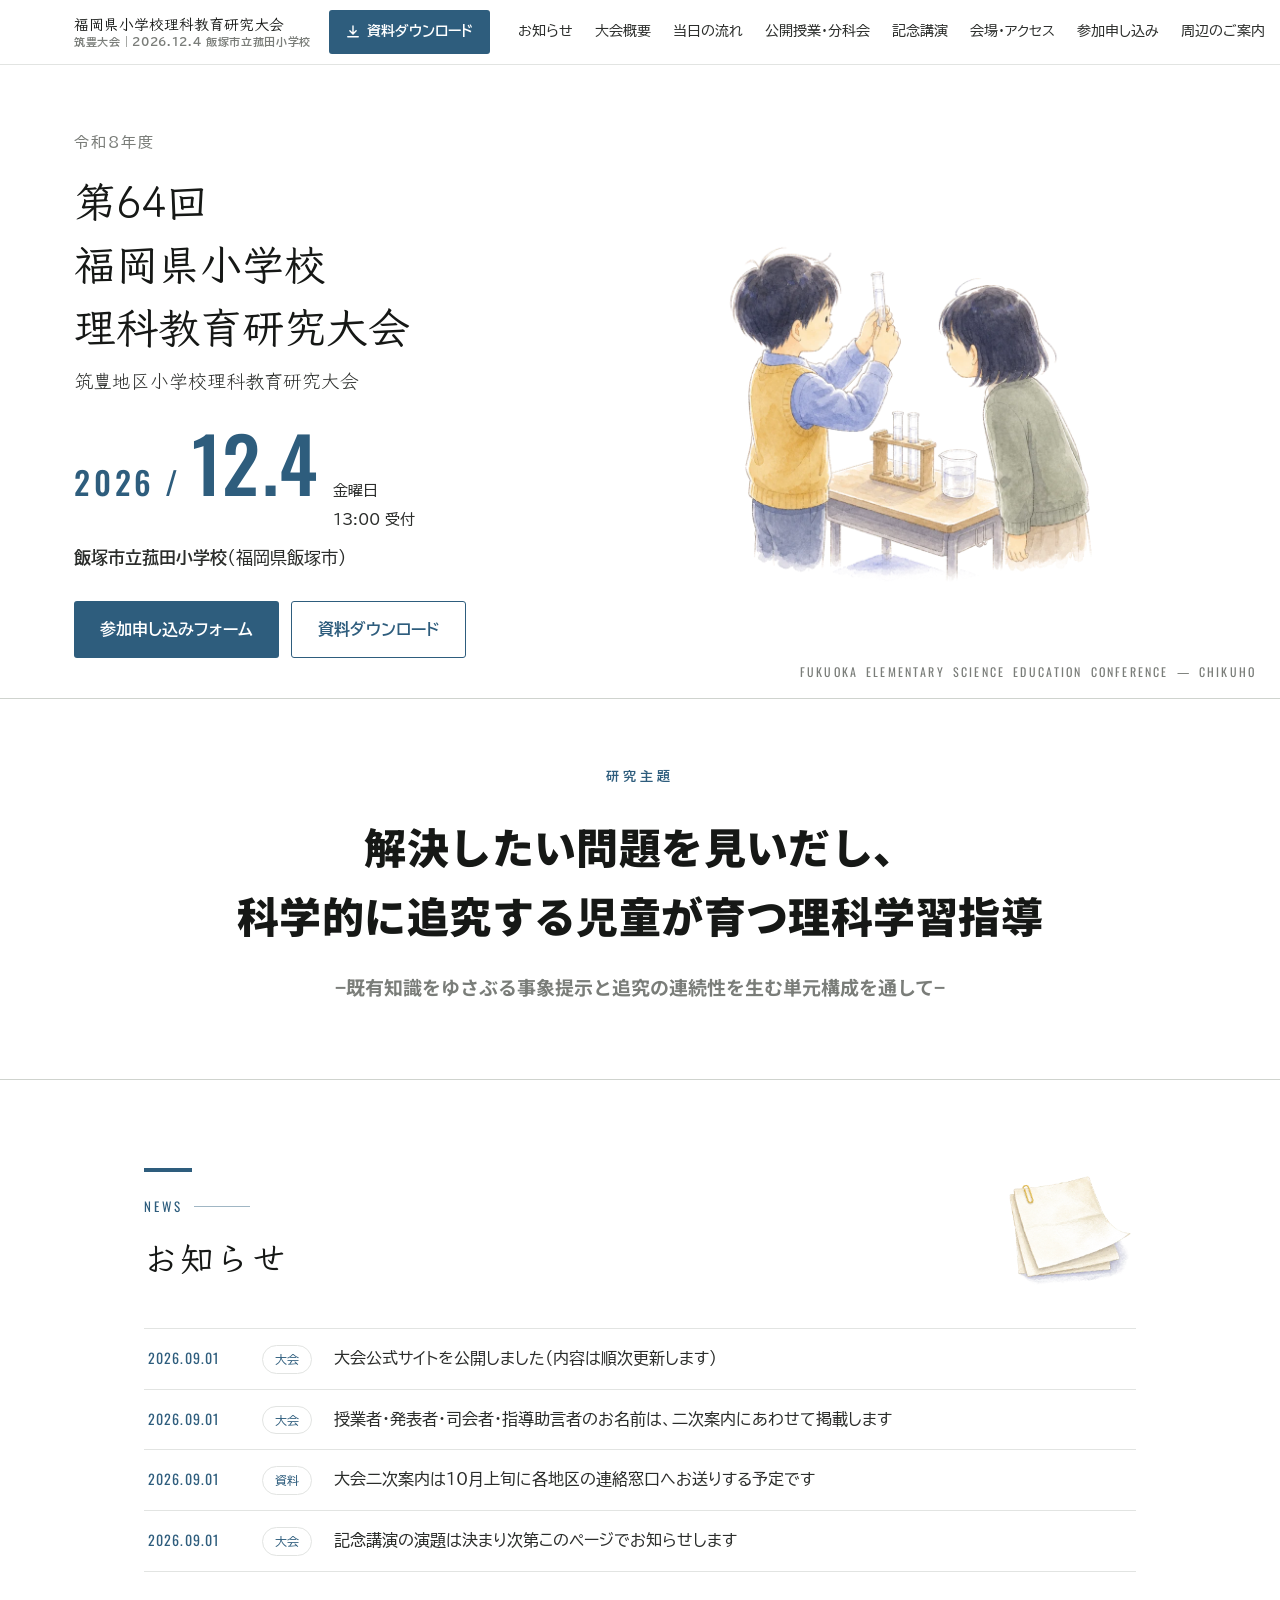
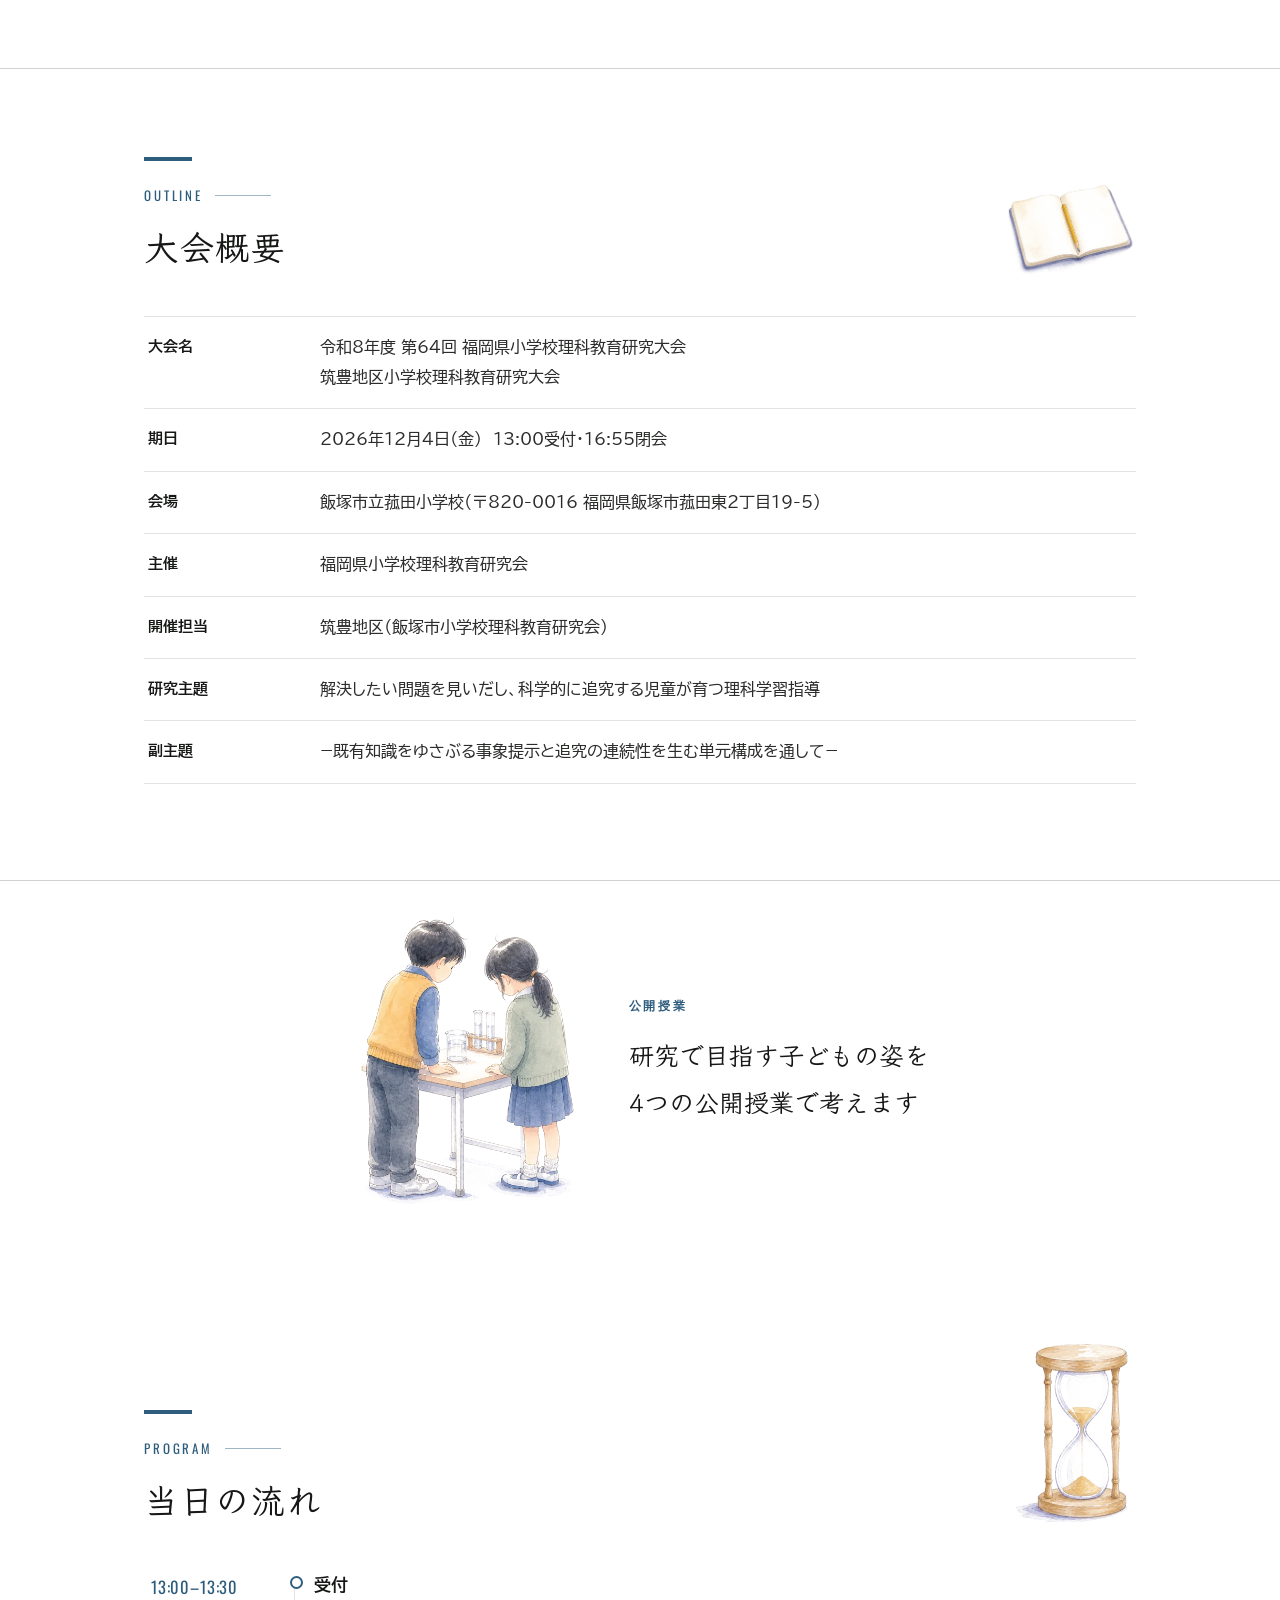
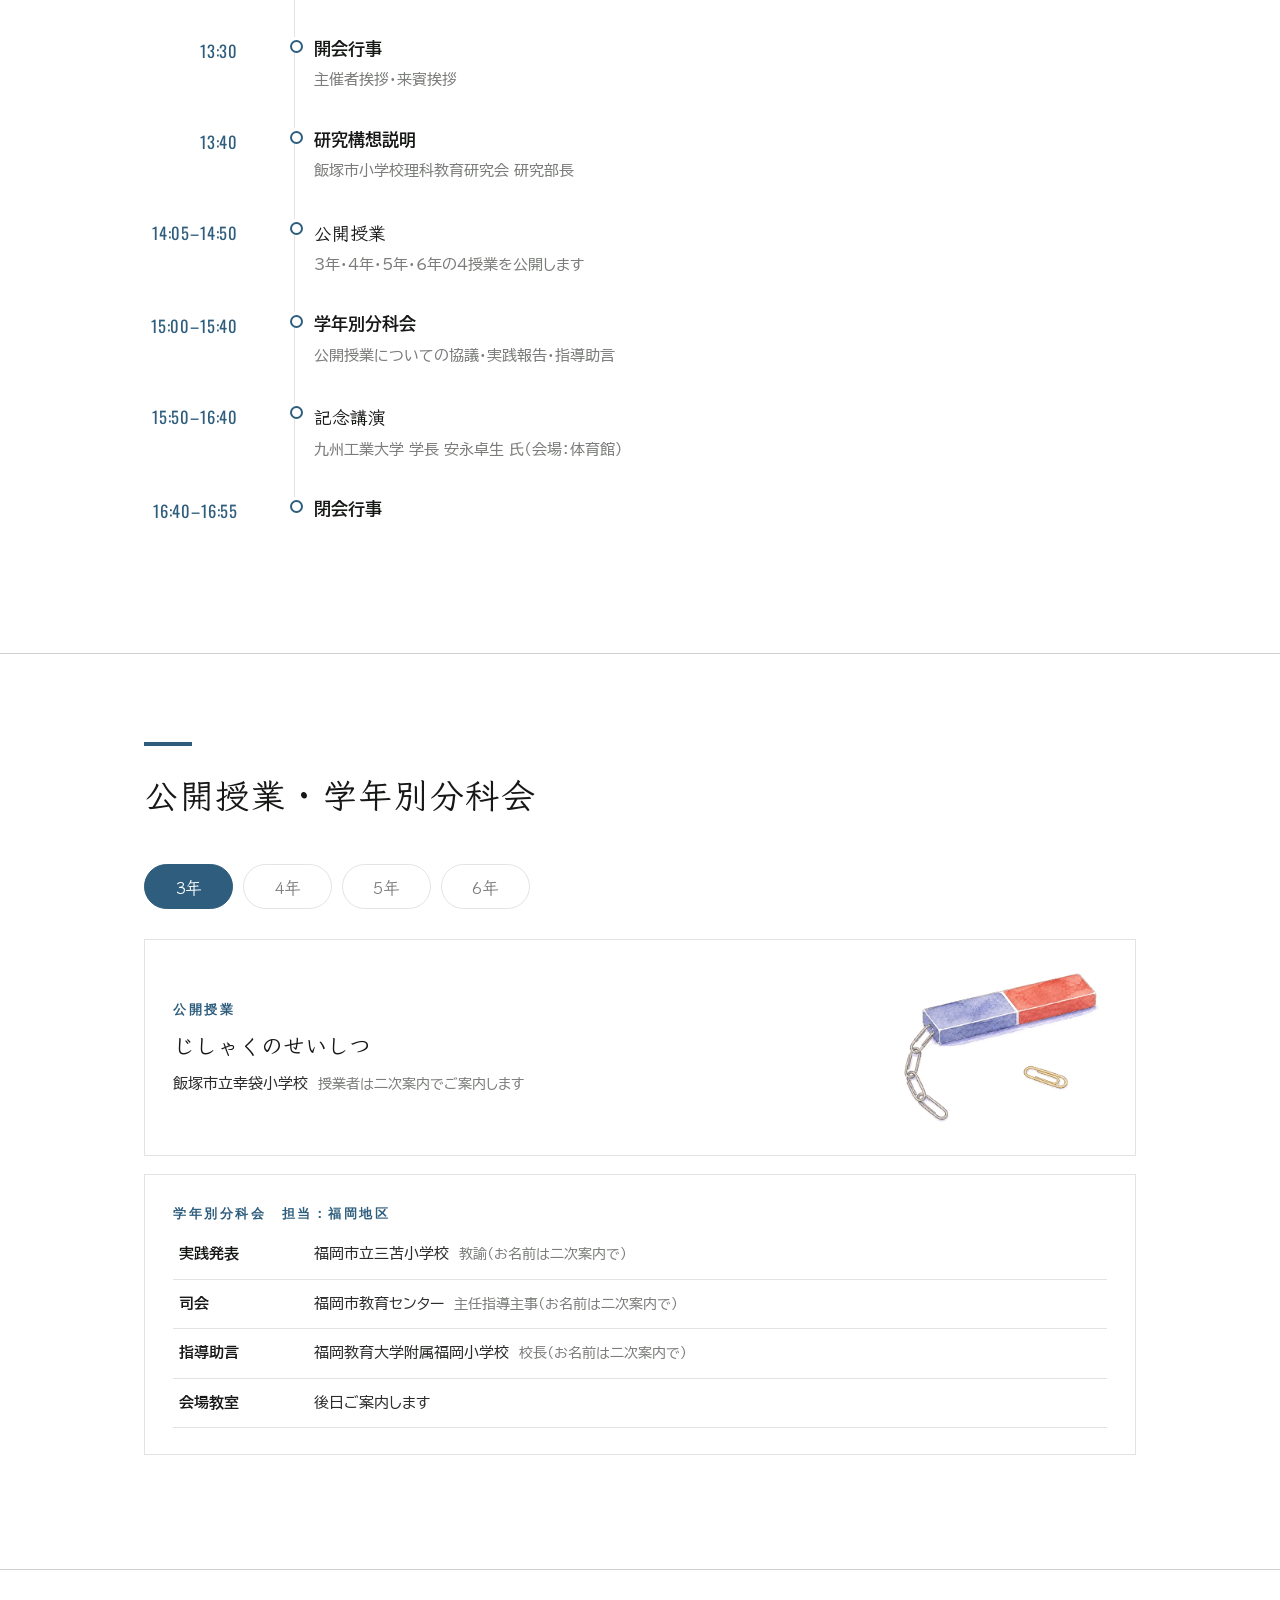
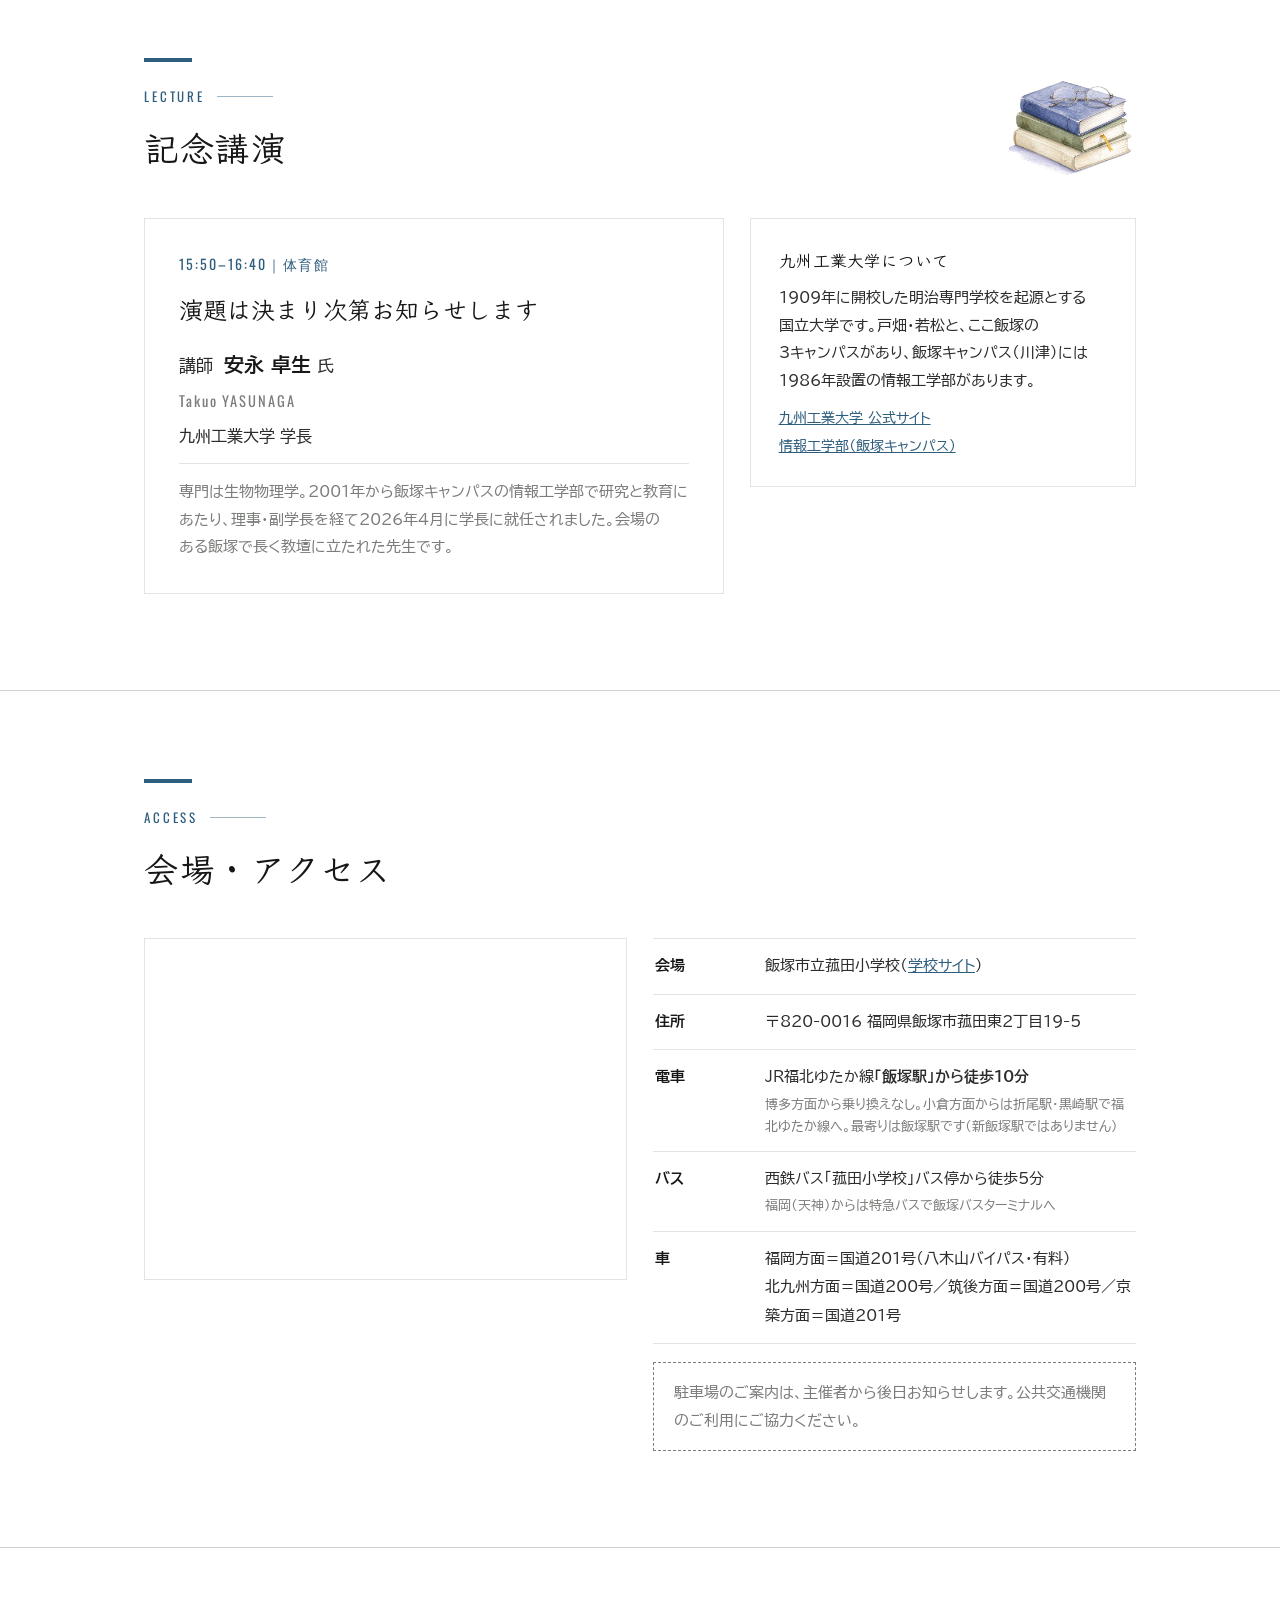
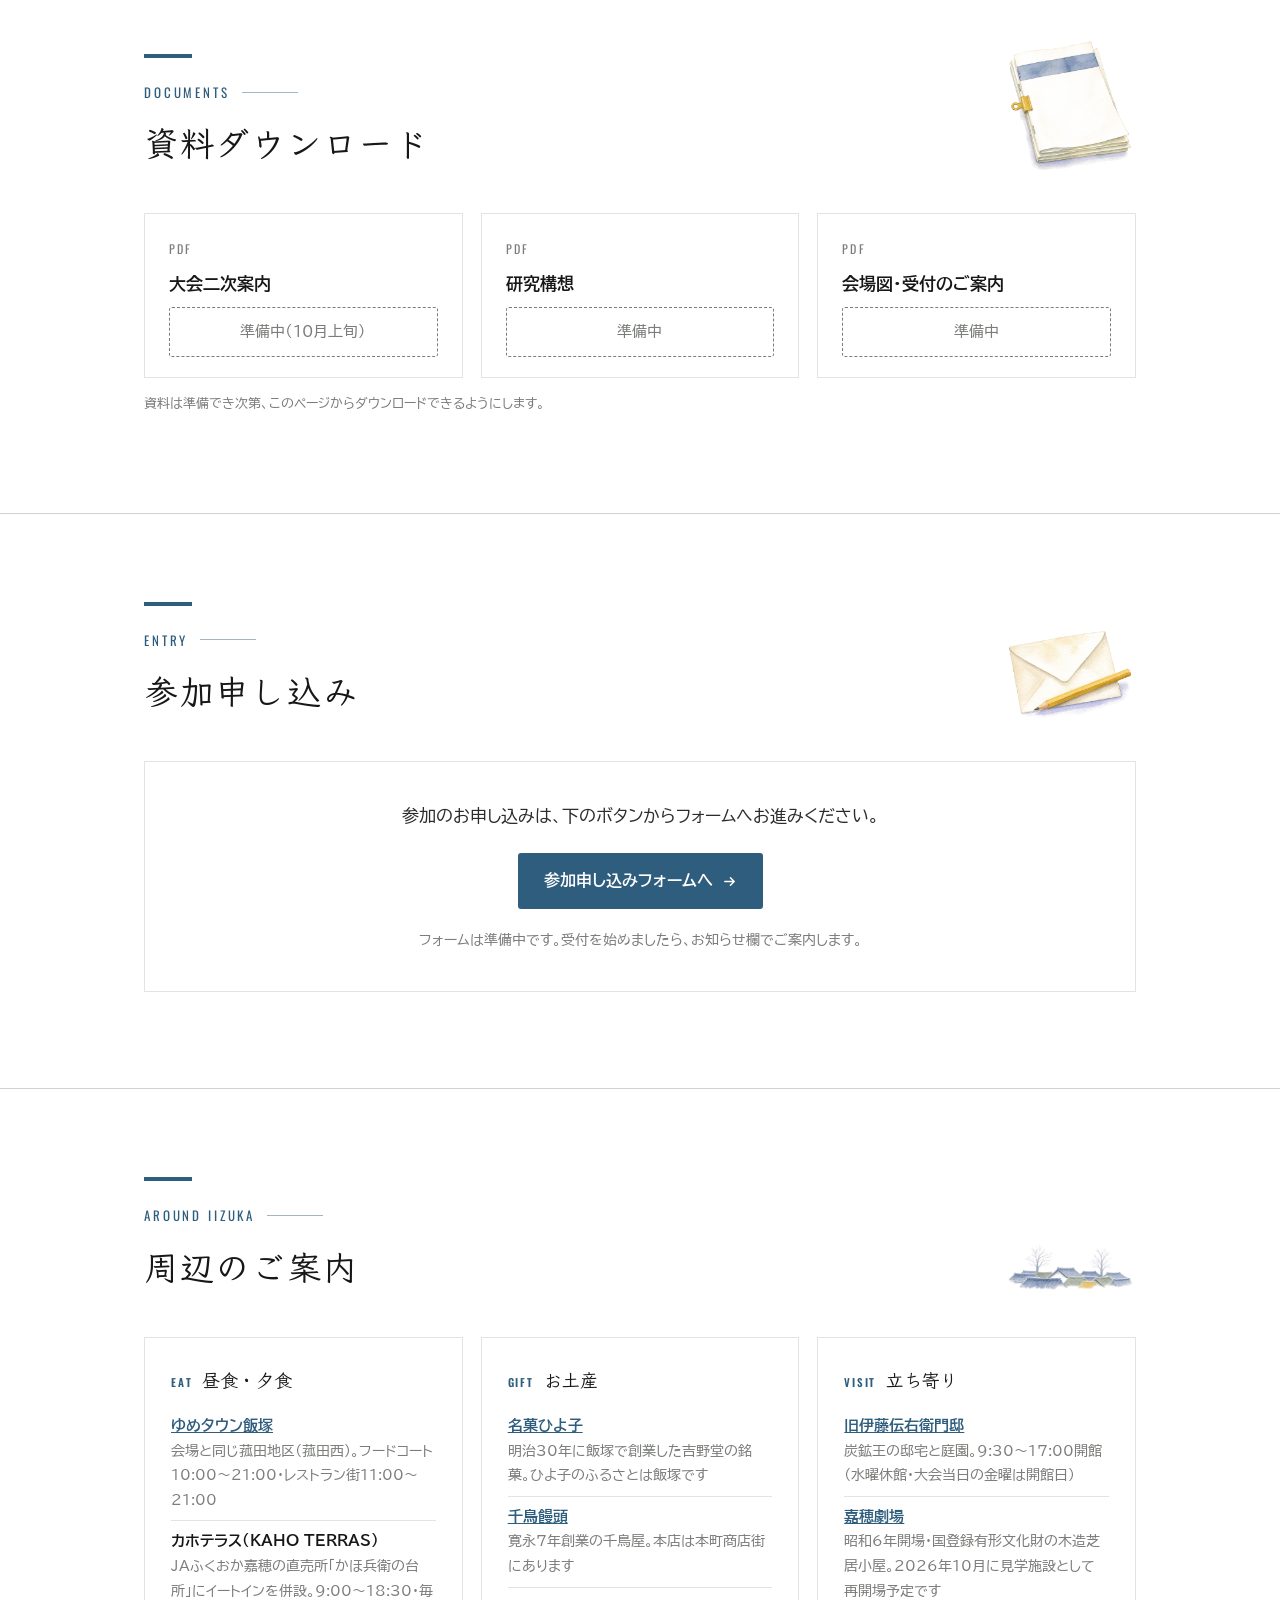
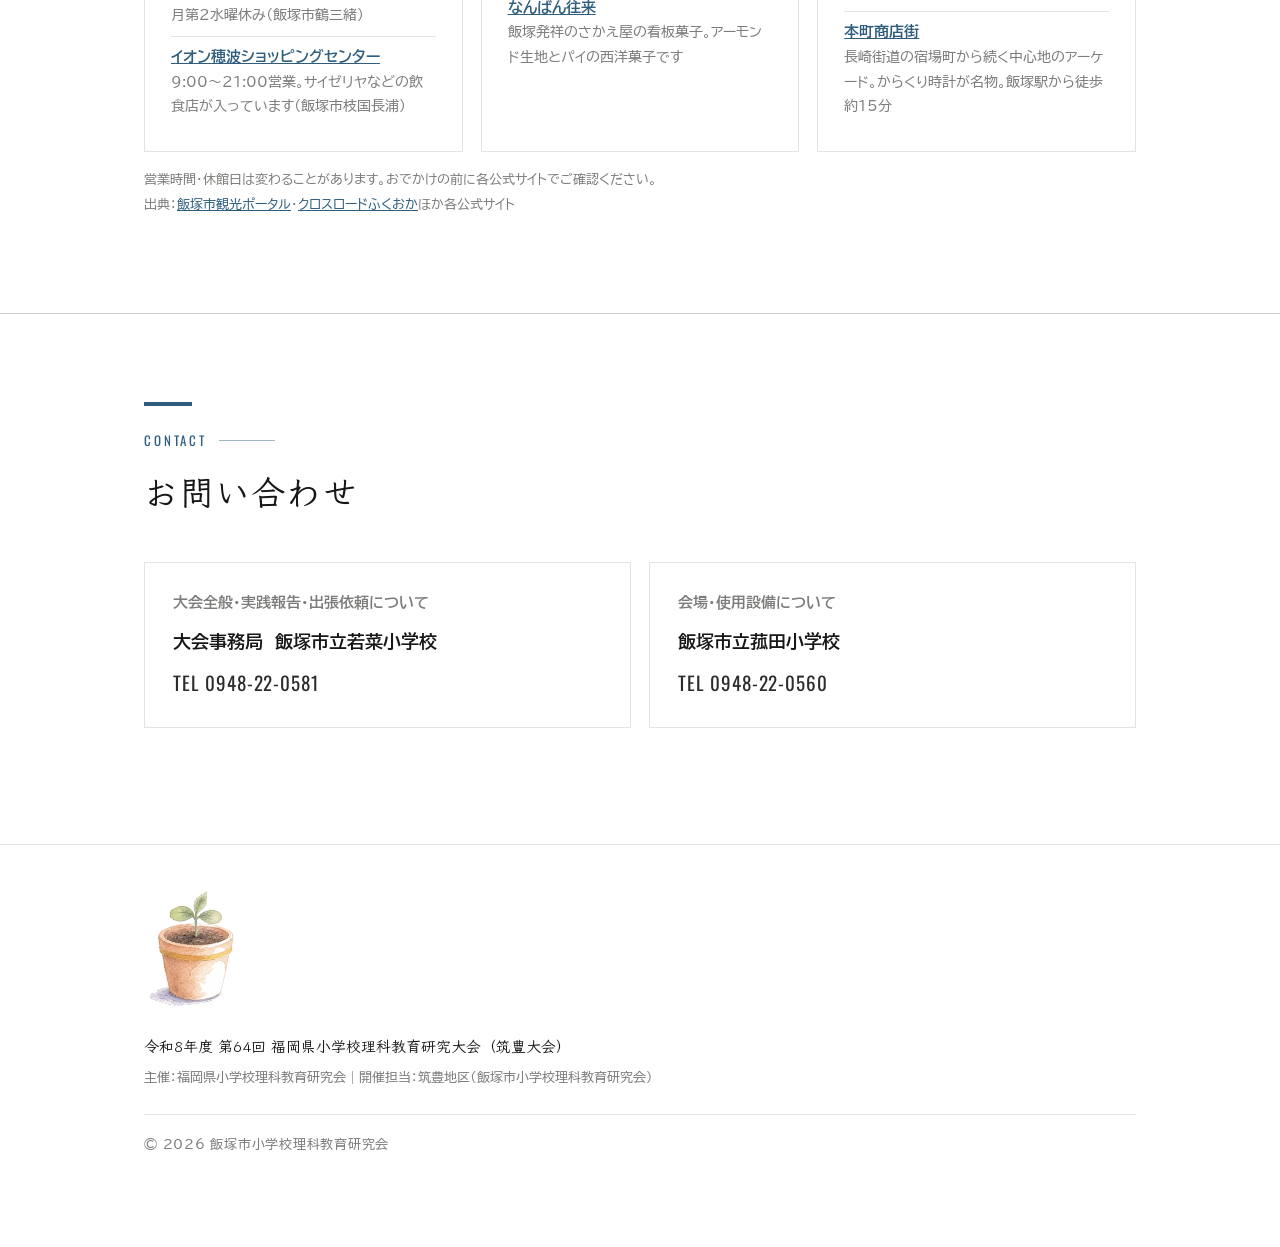
==== index.html @ 9c20ee5d "第64回 福岡県小学校理科教育研究大会（筑豊大会）公式サイト 初版 2026年12月4日・飯塚市立菰田小学校で開催する県大会の案内サイト。 お知らせ・大会概要・当日の流れ・公開授業と学年別分科会（学年" ====
<!DOCTYPE html>
<html lang="ja">
<head>
<meta charset="UTF-8">
<meta name="viewport" content="width=device-width, initial-scale=1.0">
<title>第64回 福岡県小学校理科教育研究大会（筑豊大会）</title>
<meta name="description" content="令和8年度 第64回 福岡県小学校理科教育研究大会・筑豊地区小学校理科教育研究大会の公式サイト。2026年12月4日（金）飯塚市立菰田小学校にて開催します。">
<link rel="preconnect" href="https://fonts.googleapis.com">
<link rel="preconnect" href="https://fonts.gstatic.com" crossorigin>
<link href="https://fonts.googleapis.com/css2?family=BIZ+UDPGothic:wght@400;700&family=Klee+One:wght@400;600&family=Noto+Sans+JP:wght@700;900&family=Oswald:wght@400;500&display=swap" rel="stylesheet">
<link rel="stylesheet" href="assets/style.css?v=20260830b">
</head>
<body>

<!-- ================= 固定ヘッダー ================= -->
<header class="site-header">
  <div class="header-inner">
    <a class="brand" href="#top"><span class="brand-main">福岡県小学校理科教育研究大会</span><small>筑豊大会｜2026.12.4 飯塚市立菰田小学校</small></a>
    <div class="header-right">
      <a class="head-dl" href="#docs">
        <svg viewBox="0 0 16 16" aria-hidden="true"><path d="M8 1v9M4.4 6.6 8 10.2l3.6-3.6M2 13.4h12" fill="none" stroke="currentColor" stroke-width="1.6" stroke-linecap="round" stroke-linejoin="round"/></svg>
        <span class="dl-long">資料ダウンロード</span><span class="dl-short">資料</span>
      </a>
      <button class="nav-toggle" aria-label="メニュー" aria-expanded="false">メニュー</button>
    </div>
    <nav class="gnav">
      <ul>
        <li><a href="#news">お知らせ</a></li>
        <li><a href="#outline">大会概要</a></li>
        <li><a href="#program">当日の流れ</a></li>
        <li><a href="#lessons">公開授業・分科会</a></li>
        <li><a href="#lecture">記念講演</a></li>
        <li><a href="#access">会場・アクセス</a></li>
        <li><a href="#entry">参加申し込み</a></li>
        <li><a href="#town">周辺のご案内</a></li>
      </ul>
    </nav>
  </div>
</header>

<!-- ================= ヒーロー ================= -->
<div class="hero" id="top">
  <div class="hero-inner">
    <div class="hero-text">
      <p class="hero-era">令和8年度</p>
      <h1 class="h1-break">第64回<br>福岡県小学校<wbr>理科教育研究大会</h1>
      <p class="hero-sub ja-phrase">筑豊地区小学校理科教育研究大会</p>
      <div class="hero-date">
        <span class="num"><small>2026&thinsp;/&thinsp;</small>12.4</span>
        <span class="day">金曜日<br>13:00 受付</span>
      </div>
      <p class="hero-place"><b>飯塚市立菰田小学校</b>（福岡県飯塚市）</p>
      <p class="hero-btns">
        <a class="btn-main" href="#entry">参加申し込みフォーム</a>
        <a class="btn-sub" href="#docs">資料ダウンロード</a>
      </p>
    </div>
    <div class="hero-art">
      <!-- ▼トップの水彩（野々宮すみれ）。差し替えは assets/img/hero.webp を置き換えるだけ（控え＝hero_b.webp） -->
      <img src="assets/img/hero.webp" alt="試験管をかざして見つめる子どもたちの水彩画" width="1200" height="800">
    </div>
    <p class="hero-en">FUKUOKA&ensp;ELEMENTARY&ensp;SCIENCE&ensp;EDUCATION&ensp;CONFERENCE&ensp;—&ensp;CHIKUHO</p>
  </div>
</div>
<!-- ================= 研究主題 ================= -->
<section class="theme-band">
  <div class="wrap">
    <p class="tb-label">研究主題</p>
    <h2 class="tb-main">解決したい問題を見いだし、<br>科学的に追究する児童が育つ理科学習指導</h2>
    <p class="tb-sub">−既有知識をゆさぶる事象提示と<wbr>追究の連続性を生む単元構成を通して−</p>
  </div>
</section>

<!-- ================= お知らせ ================= -->
<section class="block" id="news">
  <div class="wrap">
    <div class="sec-head">
      <div class="sec-head-text">
        <p class="eyebrow">News</p>
        <h2 class="ja-phrase">お知らせ</h2>
      </div>
      <p class="sec-motif"><img src="assets/img/km_news_kami.webp" alt="クリップでとめた紙の水彩" loading="lazy"></p>
    </div>
    <ul class="news-list">
      <!-- ▼お知らせの追記はこの下に1行コピペ（新しいものを上へ）。tagは「大会」「資料」の2種類
           <li><time>2026.10.01</time><i class="tag">資料</i><span>ここに本文</span></li> -->
      <li><time>2026.09.01</time><i class="tag">大会</i><span>大会公式サイトを公開しました（内容は順次更新します）</span></li>
      <li><time>2026.09.01</time><i class="tag">大会</i><span class="ja-phrase">授業者・発表者・司会者・指導助言者のお名前は、二次案内にあわせて掲載します</span></li>
      <li><time>2026.09.01</time><i class="tag">資料</i><span>大会二次案内は10月上旬に各地区の連絡窓口へお送りする予定です</span></li>
      <li><time>2026.09.01</time><i class="tag">大会</i><span>記念講演の演題は決まり次第このページでお知らせします</span></li>
    </ul>
  </div>
</section>

<!-- ================= 大会概要 ================= -->
<section class="block alt" id="outline">
  <div class="wrap">
    <div class="sec-head">
      <div class="sec-head-text">
        <p class="eyebrow">Outline</p>
        <h2 class="ja-phrase">大会概要</h2>
      </div>
      <p class="sec-motif"><img src="assets/img/km_outline_note.webp" alt="開いたノートと鉛筆の水彩" loading="lazy"></p>
    </div>
    <dl class="outline-dl">
      <div><dt>大会名</dt><dd>令和8年度 第64回 福岡県小学校理科教育研究大会<br>筑豊地区小学校理科教育研究大会</dd></div>
      <div><dt>期日</dt><dd><span class="nowrap">2026年12月4日（金）</span>　13:00受付・16:55閉会</dd></div>
      <div><dt>会場</dt><dd>飯塚市立菰田小学校（〒820-0016 福岡県飯塚市菰田東2丁目19-5）</dd></div>
      <div><dt>主催</dt><dd>福岡県小学校理科教育研究会</dd></div>
      <div><dt>開催担当</dt><dd>筑豊地区（飯塚市小学校理科教育研究会）</dd></div>
      <div><dt>研究主題</dt><dd class="ja-phrase">解決したい問題を見いだし、科学的に追究する児童が育つ理科学習指導</dd></div>
      <div><dt>副主題</dt><dd class="ja-phrase">−既有知識をゆさぶる事象提示と追究の連続性を生む単元構成を通して−</dd></div>
      <!-- ▼主管・後援が確定したら行を足す
      <div><dt>後援</dt><dd>（確定後に記載）</dd></div> -->
    </dl>
  </div>
</section>

<!-- ================= 帯：理科室 ================= -->
<section class="band">
  <div class="band-inner">
    <img src="assets/img/km_band_rikashitsu.webp" alt="机の上のビーカーと試験管をのぞきこむ子どもたちの水彩" loading="lazy">
    <div class="band-copy">
      <p class="bc-label ja">公開授業</p>
      <p class="ja-phrase">研究で目指す子どもの姿を<br>4つの公開授業で考えます</p>
    </div>
  </div>
</section>

<!-- ================= 当日の流れ ================= -->
<section class="block" id="program">
  <div class="wrap">
    <div class="sec-head">
      <div class="sec-head-text">
        <p class="eyebrow">Program</p>
        <h2 class="ja-phrase">当日の流れ</h2>
      </div>
      <p class="sec-motif"><img src="assets/img/km_program_sunadokei.webp" alt="砂時計の水彩" loading="lazy"></p>
    </div>
    <ul class="timeline">
      <li><span class="tl-time">13:00–13:30</span><div class="tl-body"><b>受付</b></div></li>
      <li><span class="tl-time">13:30</span><div class="tl-body"><b>開会行事</b><p>主催者挨拶・来賓挨拶</p></div></li>
      <li><span class="tl-time">13:40</span><div class="tl-body"><b>研究構想説明</b><p>飯塚市小学校理科教育研究会 研究部長</p></div></li>
      <li class="tl-star"><span class="tl-time">14:05–14:50</span><div class="tl-body"><b>公開授業</b><p>3年・4年・5年・6年の4授業を公開します</p></div></li>
      <li><span class="tl-time">15:00–15:40</span><div class="tl-body"><b>学年別分科会</b><p>公開授業についての協議・実践報告・指導助言</p></div></li>
      <li class="tl-star"><span class="tl-time">15:50–16:40</span><div class="tl-body"><b>記念講演</b><p>九州工業大学 学長 安永卓生 氏（会場：体育館）</p></div></li>
      <li><span class="tl-time">16:40–16:55</span><div class="tl-body"><b>閉会行事</b></div></li>
    </ul>
  </div>
</section>

<!-- ================= 公開授業・学年別分科会 ================= -->
<section class="block alt" id="lessons">
  <div class="wrap">
    <div class="sec-head">
      <div class="sec-head-text">
        <h2 class="ja-phrase">公開授業・学年別分科会</h2>
      </div>
    </div>

    <div class="tabbar" role="tablist">
      <button class="on" data-tab="g3">3年</button>
      <button data-tab="g4">4年</button>
      <button data-tab="g5">5年</button>
      <button data-tab="g6">6年</button>
    </div>

    <!-- 3年 -->
    <div class="tabpanel on" id="tab-g3">
      <div class="lesson-card with-art">
        <div class="lc-text">
          <p class="lc-label ja">公開授業</p>
          <h3 class="ja-phrase">じしゃくのせいしつ</h3>
          <p class="lc-meta">飯塚市立幸袋小学校　<span class="tbd">授業者は二次案内でご案内します</span></p>
        </div>
        <p class="lc-art"><img src="assets/img/km_unit_g3_jishaku.webp" alt="青と赤の棒磁石にゼムクリップが引きつけられる水彩" loading="lazy"></p>
      </div>
      <div class="lesson-card">
        <p class="lc-label ja">学年別分科会　担当：福岡地区</p>
        <table class="bunka-table">
          <tr><th>実践発表</th><td>福岡市立三苫小学校　<span class="tbd">教諭（お名前は二次案内で）</span></td></tr>
          <tr><th>司会</th><td>福岡市教育センター　<span class="tbd">主任指導主事（お名前は二次案内で）</span></td></tr>
          <tr><th>指導助言</th><td>福岡教育大学附属福岡小学校　<span class="tbd">校長（お名前は二次案内で）</span></td></tr>
          <tr><th>会場教室</th><td>後日ご案内します</td></tr>
        </table>
      </div>
    </div>

    <!-- 4年 -->
    <div class="tabpanel" id="tab-g4">
      <div class="lesson-card with-art">
        <div class="lc-text">
          <p class="lc-label ja">公開授業</p>
          <!-- ▼要確認：8/20資料では「物のあたたまり方」。指導案では「物の体積と温度」 -->
          <h3 class="ja-phrase">物の体積と温度</h3>
          <p class="lc-meta">飯塚市立菰田小学校　<span class="tbd">授業者は二次案内でご案内します</span></p>
        </div>
        <p class="lc-art"><img src="assets/img/km_unit_g4_taiseki.webp" alt="金属球膨張試験器の球と輪の水彩" loading="lazy"></p>
      </div>
      <div class="lesson-card">
        <p class="lc-label ja">学年別分科会　担当：筑後地区</p>
        <table class="bunka-table">
          <tr><th>実践発表</th><td>筑前町立中牟田小学校　<span class="tbd">教諭（お名前は二次案内で）</span></td></tr>
          <tr><th>司会</th><td>朝倉市立甘木小学校　<span class="tbd">教頭（お名前は二次案内で）</span></td></tr>
          <tr><th>指導助言</th><td>うきは市立千年小学校　<span class="tbd">校長（お名前は二次案内で）</span></td></tr>
          <tr><th>会場教室</th><td>後日ご案内します</td></tr>
        </table>
      </div>
    </div>

    <!-- 5年 -->
    <div class="tabpanel" id="tab-g5">
      <div class="lesson-card with-art">
        <div class="lc-text">
          <p class="lc-label ja">公開授業</p>
          <h3 class="ja-phrase">電流がうみ出す力</h3>
          <p class="lc-meta">飯塚市立飯塚東小学校　<span class="tbd">授業者は二次案内でご案内します</span></p>
        </div>
        <p class="lc-art"><img src="assets/img/km_unit_g5_denjishaku.webp" alt="コイルに導線を巻く子どもの水彩" loading="lazy"></p>
      </div>
      <div class="lesson-card">
        <p class="lc-label ja">学年別分科会　担当：京築地区</p>
        <table class="bunka-table">
          <tr><th>実践発表</th><td>苅田町立片島小学校　<span class="tbd">教諭（お名前は二次案内で）</span></td></tr>
          <tr><th>司会</th><td>みやこ町立豊津小学校　<span class="tbd">教頭（お名前は二次案内で）</span></td></tr>
          <tr><th>指導助言</th><td>苅田町立馬場小学校　<span class="tbd">校長（お名前は二次案内で）</span></td></tr>
          <tr><th>会場教室</th><td>後日ご案内します</td></tr>
        </table>
      </div>
    </div>

    <!-- 6年 -->
    <div class="tabpanel" id="tab-g6">
      <div class="lesson-card with-art">
        <div class="lc-text">
          <p class="lc-label ja">公開授業</p>
          <h3 class="ja-phrase">水溶液の性質とはたらき</h3>
          <p class="lc-meta">飯塚市立飯塚小学校　<span class="tbd">授業者は二次案内でご案内します</span></p>
        </div>
        <p class="lc-art"><img src="assets/img/km_unit_g6_suiyoueki.webp" alt="試験管立てに並んだ水溶液の水彩" loading="lazy"></p>
      </div>
      <div class="lesson-card">
        <p class="lc-label ja">学年別分科会　担当：北九州地区</p>
        <table class="bunka-table">
          <tr><th>実践発表</th><td>北九州市立医生丘小学校　<span class="tbd">教諭（お名前は二次案内で）</span></td></tr>
          <tr><th>司会</th><td>北九州市立青山小学校　<span class="tbd">教頭（お名前は二次案内で）</span></td></tr>
          <tr><th>指導助言</th><td>北九州市立萩原小学校　<span class="tbd">校長（お名前は二次案内で）</span></td></tr>
          <tr><th>会場教室</th><td>後日ご案内します</td></tr>
        </table>
      </div>
    </div>
  </div>
</section>

<!-- ================= 記念講演 ================= -->
<section class="block" id="lecture">
  <div class="wrap">
    <div class="sec-head">
      <div class="sec-head-text">
        <p class="eyebrow">Lecture</p>
        <h2 class="ja-phrase">記念講演</h2>
      </div>
      <p class="sec-motif"><img src="assets/img/km_lecture_hon.webp" alt="積んだ本と眼鏡の水彩" loading="lazy"></p>
    </div>
    <div class="lecture-grid">
      <div class="lecture-main">
        <p class="lm-time">15:50–16:40｜体育館</p>
        <!-- ▼演題は後日決定。決まったらこの1行を差し替え -->
        <h3 class="ja-phrase">演題は決まり次第お知らせします</h3>
        <p class="lm-name">講師　<b>安永 卓生</b> 氏<br><span class="lm-roman">Takuo YASUNAGA</span></p>
        <p>九州工業大学 学長</p>
        <p class="lm-prof ja-phrase">専門は生物物理学。2001年から飯塚キャンパスの情報工学部で研究と教育にあたり、理事・副学長を経て2026年4月に学長に就任されました。会場のある飯塚で長く教壇に立たれた先生です。</p>
      </div>
      <aside class="lecture-side">
        <h4 class="ja-phrase">九州工業大学について</h4>
        <p class="ja-phrase">1909年に開校した明治専門学校を起源とする国立大学です。戸畑・若松と、ここ飯塚の3キャンパスがあり、飯塚キャンパス（川津）には1986年設置の情報工学部があります。</p>
        <p style="margin-top:10px;"><a href="https://www.kyutech.ac.jp/" target="_blank" rel="noopener">九州工業大学 公式サイト</a><br><a href="https://www.iizuka.kyutech.ac.jp/" target="_blank" rel="noopener">情報工学部（飯塚キャンパス）</a></p>
      </aside>
    </div>
  </div>
</section>

<!-- ================= 会場・アクセス ================= -->
<section class="block alt" id="access">
  <div class="wrap">
    <div class="sec-head">
      <div class="sec-head-text">
        <p class="eyebrow">Access</p>
        <h2 class="ja-phrase">会場・アクセス</h2>
      </div>
    </div>
    <div class="access-grid">
      <div class="map-box">
        <iframe src="https://maps.google.com/maps?q=%E9%A3%AF%E5%A1%9A%E5%B8%82%E7%AB%8B%E8%8F%B0%E7%94%B0%E5%B0%8F%E5%AD%A6%E6%A0%A1&z=15&output=embed" loading="lazy" title="会場の地図"></iframe>
      </div>
      <div>
        <dl class="access-dl">
          <div><dt>会場</dt><dd>飯塚市立菰田小学校（<a href="https://www.city-iizuka.ed.jp/komoda-e/" target="_blank" rel="noopener">学校サイト</a>）</dd></div>
          <div><dt>住所</dt><dd>〒820-0016 福岡県飯塚市菰田東2丁目19-5</dd></div>
          <div><dt>電車</dt><dd>JR福北ゆたか線<b>「飯塚駅」から徒歩10分</b><br><small>博多方面から乗り換えなし。小倉方面からは折尾駅・黒崎駅で福北ゆたか線へ。最寄りは飯塚駅です（新飯塚駅ではありません）</small></dd></div>
          <div><dt>バス</dt><dd>西鉄バス「菰田小学校」バス停から徒歩5分<br><small>福岡（天神）からは特急バスで飯塚バスターミナルへ</small></dd></div>
          <div><dt>車</dt><dd>福岡方面＝国道201号（八木山バイパス・有料）<br>北九州方面＝国道200号／筑後方面＝国道200号／京築方面＝国道201号</dd></div>
        </dl>
        <p class="parking-note">駐車場のご案内は、主催者から後日お知らせします。公共交通機関のご利用にご協力ください。</p>
      </div>
    </div>
  </div>
</section>

<!-- ================= 資料ダウンロード ================= -->
<section class="block" id="docs">
  <div class="wrap">
    <div class="sec-head">
      <div class="sec-head-text">
        <p class="eyebrow">Documents</p>
        <h2 class="ja-phrase">資料ダウンロード</h2>
      </div>
      <p class="sec-motif"><img src="assets/img/km_docs_taba.webp" alt="書類の束の水彩" loading="lazy"></p>
    </div>
    <div class="doc-grid">
      <!-- ▼資料の追加手順：pdf/ にファイルを置き、下のカードを1つコピーして
           href="pdf/ファイル名.pdf" にし、class="doc-btn pending" を class="doc-btn" に変える -->
      <div class="doc-card">
        <p class="dc-kind">PDF</p>
        <h3 class="ja-phrase">大会二次案内</h3>
        <a class="doc-btn pending" href="#">準備中（10月上旬）</a>
      </div>
      <div class="doc-card">
        <p class="dc-kind">PDF</p>
        <h3 class="ja-phrase">研究構想</h3>
        <a class="doc-btn pending" href="#">準備中</a>
      </div>
      <div class="doc-card">
        <p class="dc-kind">PDF</p>
        <h3 class="ja-phrase">会場図・受付のご案内</h3>
        <a class="doc-btn pending" href="#">準備中</a>
      </div>
    </div>
    <p class="doc-note">資料は準備でき次第、このページからダウンロードできるようにします。</p>
  </div>
</section>

<!-- ================= 参加申し込み ================= -->
<section class="block entry-block" id="entry">
  <div class="wrap">
    <div class="sec-head">
      <div class="sec-head-text">
        <p class="eyebrow">Entry</p>
        <h2 class="ja-phrase">参加申し込み</h2>
      </div>
      <p class="sec-motif"><img src="assets/img/km_entry_futo.webp" alt="封筒と鉛筆の水彩" loading="lazy"></p>
    </div>
    <div class="entry-card">
      <p class="entry-lead ja-phrase">参加のお申し込みは、下のボタンからフォームへお進みください。</p>
      <!-- ▼フォームができたら href をフォームのURLに差し替える（target="_blank" rel="noopener" を付ける） -->
      <a class="btn-main" href="junbi.html">
        参加申し込みフォームへ
        <svg viewBox="0 0 16 16" aria-hidden="true"><path d="M3 8h10M9 4l4 4-4 4" fill="none" stroke="currentColor" stroke-width="1.6" stroke-linecap="round" stroke-linejoin="round"/></svg>
      </a>
      <p class="entry-note">フォームは準備中です。受付を始めましたら、お知らせ欄でご案内します。</p>
    </div>
  </div>
</section>

<!-- ================= 周辺のご案内 ================= -->
<section class="block alt" id="town">
  <div class="wrap">
    <div class="sec-head">
      <div class="sec-head-text">
        <p class="eyebrow">Around Iizuka</p>
        <h2 class="ja-phrase">周辺のご案内</h2>
      </div>
      <p class="sec-motif"><img src="assets/img/km_town_machi.webp" alt="まちの屋根並みの水彩" loading="lazy"></p>
    </div>
    <div class="town-grid">
      <div class="town-card">
        <h3><span class="en">EAT</span>昼食・夕食</h3>
        <ul>
          <li><b><a href="https://www.izumi.jp/tenpo/iizuka" target="_blank" rel="noopener">ゆめタウン飯塚</a></b><span>会場と同じ菰田地区（菰田西）。フードコート10:00〜21:00・レストラン街11:00〜21:00</span></li>
          <li><b>カホテラス（KAHO TERRAS）</b><span>JAふくおか嘉穂の直売所「かほ兵衛の台所」にイートインを併設。9:00〜18:30・毎月第2水曜休み（飯塚市鶴三緒）</span></li>
          <li><b><a href="https://tenpo.aeon-kyushu.info/detail/honami/" target="_blank" rel="noopener">イオン穂波ショッピングセンター</a></b><span>9:00〜21:00営業。サイゼリヤなどの飲食店が入っています（飯塚市枝国長浦）</span></li>
        </ul>
      </div>
      <div class="town-card">
        <h3><span class="en">GIFT</span>お土産</h3>
        <ul>
          <li><b><a href="https://www.hiyoko.co.jp/yoshinodo/" target="_blank" rel="noopener">名菓ひよ子</a></b><span>明治30年に飯塚で創業した吉野堂の銘菓。ひよ子のふるさとは飯塚です</span></li>
          <li><b><a href="https://kankou-iizuka.jp/topic_127/" target="_blank" rel="noopener">千鳥饅頭</a></b><span>寛永7年創業の千鳥屋。本店は本町商店街にあります</span></li>
          <li><b><a href="https://sakaeya.co.jp/" target="_blank" rel="noopener">なんばん往来</a></b><span>飯塚発祥のさかえ屋の看板菓子。アーモンド生地とパイの西洋菓子です</span></li>
        </ul>
      </div>
      <div class="town-card">
        <h3><span class="en">VISIT</span>立ち寄り</h3>
        <ul>
          <li><b><a href="https://www.city.iizuka.lg.jp/site/itoutei/12322.html" target="_blank" rel="noopener">旧伊藤伝右衛門邸</a></b><span>炭鉱王の邸宅と庭園。9:30〜17:00開館（水曜休館・大会当日の金曜は開館日）</span></li>
          <li><b><a href="https://www.city.iizuka.lg.jp/site/kaho/" target="_blank" rel="noopener">嘉穂劇場</a></b><span>昭和6年開場・国登録有形文化財の木造芝居小屋。2026年10月に見学施設として再開場予定です</span></li>
          <li><b><a href="https://www.crossroadfukuoka.jp/spot/10662" target="_blank" rel="noopener">本町商店街</a></b><span>長崎街道の宿場町から続く中心地のアーケード。からくり時計が名物。飯塚駅から徒歩約15分</span></li>
        </ul>
      </div>
    </div>
    <p class="town-src">営業時間・休館日は変わることがあります。おでかけの前に各公式サイトでご確認ください。<br>出典：<a href="https://kankou-iizuka.jp/" target="_blank" rel="noopener">飯塚市観光ポータル</a>・<a href="https://www.crossroadfukuoka.jp/areaguide/iizuka-shi" target="_blank" rel="noopener">クロスロードふくおか</a>ほか各公式サイト</p>
  </div>
</section>

<!-- ================= お問い合わせ ================= -->
<section class="block" id="contact">
  <div class="wrap">
    <div class="sec-head">
      <div class="sec-head-text">
        <p class="eyebrow">Contact</p>
        <h2 class="ja-phrase">お問い合わせ</h2>
      </div>
    </div>
    <div class="contact-grid">
      <div class="contact-card">
        <h3>大会全般・実践報告・出張依頼について</h3>
        <p class="cc-school">大会事務局　飯塚市立若菜小学校</p>
        <p class="cc-tel"><a href="tel:0948220581">TEL 0948-22-0581</a></p>
      </div>
      <div class="contact-card">
        <h3>会場・使用設備について</h3>
        <p class="cc-school">飯塚市立菰田小学校</p>
        <p class="cc-tel"><a href="tel:0948220560">TEL 0948-22-0560</a></p>
      </div>
    </div>
  </div>
</section>

<!-- ================= フッター ================= -->
<footer class="site-footer">
  <div class="wrap">
    <p class="f-art"><img src="assets/img/km_footer_futaba.webp" alt="双葉の鉢の水彩" loading="lazy"></p>
    <p class="f-name">令和8年度 第64回 福岡県小学校理科教育研究大会（筑豊大会）</p>
    <p class="f-sub">主催：福岡県小学校理科教育研究会｜開催担当：筑豊地区（飯塚市小学校理科教育研究会）</p>
    <p class="f-copy">&copy; 2026 飯塚市小学校理科教育研究会</p>
  </div>
</footer>

<script src="assets/site.js"></script>
</body>
</html>
---- assets/style.css ----
/* ============================================================
   第64回 福岡県小学校理科教育研究大会 公式サイト
   デザイン方針：フラット編集を土台に、クレー体と水彩で温かみを足す
   色は3色（白い紙・墨・藍）
   ============================================================ */
:root{
  --paper:  #ffffff;   /* 紙（白） */
  --wash:   #ffffff;   /* 敷き色も白（面は罫線で分ける） */
  --ink:    #2b2d2b;   /* 本文の墨 */
  --black:  #161816;   /* 見出しの強い墨 */
  --line:   #e2e4e2;   /* 罫線（表・カードの中） */
  --rule:   #cfd3ce;   /* セクションを分ける罫 */
  --sub:    #7a7d79;   /* 補足 */
  --accent: #2e5d7d;   /* 藍（冬の理科室の色） */
  --accent-wash:#e7eef2;
  --font-hand: "Klee One", "Hiragino Sans", cursive;
  --font-body: "BIZ UDPGothic", "Hiragino Sans", "Noto Sans JP", sans-serif;
  --font-gothic: "Noto Sans JP", "Hiragino Sans", sans-serif;  /* 研究主題の極太 */
  --font-en:   "Oswald", "Arial Narrow", sans-serif;
}
*{margin:0;padding:0;box-sizing:border-box;}
html{scroll-behavior:smooth;}
body{
  font-family:var(--font-body);
  color:var(--ink);
  background:var(--paper);
  line-height:1.9;
  font-size:16px;
  -webkit-font-smoothing:antialiased;
  overflow-x:clip;
}
img{max-width:100%;display:block;}
a{color:var(--accent);}
.ja-phrase{word-break:auto-phrase;text-wrap:pretty;}
.ja-phrase-c{word-break:auto-phrase;text-wrap:balance;}
.nowrap{white-space:nowrap;}

.wrap{max-width:1040px;margin:0 auto;padding:0 24px;}

/* ---- 英字ラベル（密度の小さな塊） ---- */
.eyebrow{
  font-family:var(--font-en);
  font-size:13px;
  letter-spacing:.22em;
  text-transform:uppercase;
  color:var(--accent);
  display:flex;align-items:center;gap:12px;
}
.eyebrow::after{content:"";height:1px;width:56px;background:var(--accent);opacity:.45;}
.eyebrow.ja,.bc-label.ja,.lc-label.ja{
  font-family:var(--font-body);font-weight:700;
  font-size:13px;letter-spacing:.16em;text-transform:none;
}

/* ---- 固定ヘッダー ---- */
.site-header{
  position:sticky;top:0;z-index:50;
  background:color-mix(in srgb, var(--paper) 92%, transparent);
  backdrop-filter:blur(6px);
  border-bottom:1px solid var(--line);
}
.header-inner{
  max-width:1180px;margin:0 auto;padding:10px 24px;
  display:flex;align-items:center;gap:18px;
}
.brand{margin-right:auto;}
.brand{
  font-family:var(--font-hand);font-weight:600;
  font-size:15px;line-height:1.35;color:var(--black);
  text-decoration:none;
}
.brand small{display:block;font-size:11px;color:var(--sub);font-family:var(--font-body);letter-spacing:.06em;white-space:nowrap;}
.brand-main{display:block;white-space:nowrap;overflow:hidden;text-overflow:ellipsis;}
.header-right{display:flex;align-items:center;gap:10px;flex-shrink:0;}
.head-dl{
  display:inline-flex;align-items:center;gap:7px;white-space:nowrap;
  font-size:13.5px;font-weight:700;text-decoration:none;
  color:#fff;background:var(--accent);
  padding:9px 17px;border-radius:3px;
}
.head-dl svg{width:14px;height:14px;flex-shrink:0;}
.dl-short{display:none;}
.head-dl:hover{opacity:.88;}
.gnav ul{display:flex;gap:2px;list-style:none;}
.gnav a{
  display:block;padding:8px 10px;font-size:13.5px;color:var(--ink);
  text-decoration:none;border-radius:3px;white-space:nowrap;
}
.gnav a:hover{background:var(--accent-wash);color:var(--accent);}
.nav-toggle{display:none;}

/* ---- ヒーロー ---- */
.hero{position:relative;overflow:hidden;border-bottom:1px solid var(--rule);}
.hero-inner{
  max-width:1180px;margin:0 auto;padding:64px 24px 40px;
  display:grid;grid-template-columns:minmax(0,46%) minmax(0,54%);gap:24px;align-items:center;
}
.hero-text{position:relative;z-index:2;}
.hero-era{font-size:15px;letter-spacing:.14em;color:var(--sub);margin-bottom:10px;}
.hero h1{
  font-family:var(--font-hand);font-weight:600;color:var(--black);
  font-size:clamp(24px,3.6vw,42px);line-height:1.5;
  margin-bottom:6px;
}
.h1-break{word-break:keep-all;overflow-wrap:normal;}
.hero .hero-sub{
  font-family:var(--font-hand);font-weight:400;
  font-size:clamp(15px,1.6vw,19px);color:var(--ink);margin-bottom:26px;
}
.hero-date{
  display:flex;align-items:baseline;gap:14px;margin-bottom:8px;
}
.hero-date .num{
  font-family:var(--font-en);font-size:clamp(52px,6vw,76px);font-weight:500;
  color:var(--accent);line-height:1;letter-spacing:.02em;
}
.hero-date .num small{font-size:.42em;letter-spacing:.12em;}
.hero-date .day{font-size:15px;color:var(--ink);}
.hero-place{font-size:17px;margin-bottom:26px;}
.hero-place b{font-weight:600;}

/* ---- ボタン ---- */
.hero-btns{display:flex;gap:12px;flex-wrap:wrap;}
.btn-main,.btn-sub{
  display:inline-flex;align-items:center;gap:9px;
  text-decoration:none;font-size:15.5px;font-weight:700;
  padding:13px 26px;border-radius:3px;
}
.btn-main{background:var(--accent);color:#fff;}
.btn-sub{background:transparent;color:var(--accent);border:1px solid var(--accent);}
.btn-main:hover,.btn-sub:hover{opacity:.88;}
.btn-main svg{width:15px;height:15px;}
.btn-main.pending{background:var(--sub);opacity:.85;}

/* ---- 研究主題の帯 ---- */
.theme-band{background:#fff;border-bottom:1px solid var(--rule);padding:66px 0 74px;text-align:center;}
.tb-label{
  font-size:12.5px;letter-spacing:.34em;color:var(--accent);
  margin-bottom:22px;font-weight:700;
}
.tb-main{
  font-family:var(--font-gothic);font-weight:900;color:var(--black);
  font-size:clamp(21px,3.5vw,42px);line-height:1.65;letter-spacing:.01em;
  word-break:auto-phrase;text-wrap:balance;
}
.tb-sub{
  font-family:var(--font-gothic);font-weight:700;color:var(--sub);
  font-size:clamp(13px,1.65vw,19px);line-height:1.9;margin-top:20px;
  word-break:auto-phrase;text-wrap:balance;
}
.hero-art{position:relative;z-index:1;min-height:300px;}
.hero-art img{width:100%;height:100%;object-fit:contain;}
.hero-en{
  position:absolute;right:24px;bottom:14px;z-index:2;
  font-family:var(--font-en);font-size:12px;letter-spacing:.18em;color:var(--sub);
  text-transform:uppercase;
}

/* ---- セクション共通（面は白一色・境目は細い罫線） ---- */
section.block{padding:88px 0 96px;background:#fff;}
section.block.alt{background:#fff;}
section.block + section.block{border-top:1px solid var(--rule);}
section.block{scroll-margin-top:64px;}
.sec-head{margin-bottom:44px;}
.sec-head::before{content:"";display:block;width:48px;height:4px;background:var(--accent);margin-bottom:22px;}
.sec-head h2{
  font-family:var(--font-hand);font-weight:600;color:var(--black);
  font-size:clamp(25px,3vw,34px);line-height:1.55;margin-top:12px;
  letter-spacing:.05em;
}

/* ---- セクション見出しの水彩モチーフ ---- */
.sec-head{display:flex;align-items:flex-end;gap:26px;justify-content:space-between;}
.sec-head-text{flex:1;min-width:0;}
.sec-head::before{display:none;}
.sec-head-text::before{content:"";display:block;width:48px;height:4px;background:var(--accent);margin-bottom:22px;}
.sec-motif{width:132px;flex-shrink:0;margin-bottom:-6px;}
.sec-motif img{width:100%;height:auto;}

/* ---- 帯（理科室・校舎） ---- */
.band{padding:26px 0 34px;background:#fff;border-top:1px solid var(--rule);}
.band-inner{
  max-width:1180px;margin:0 auto;padding:0 24px;
  display:flex;align-items:center;justify-content:center;gap:40px;
}
.band-inner img{width:21%;height:auto;flex-shrink:0;}
.band-copy{flex:0 1 auto;min-width:0;}
.band-copy .bc-label{
  font-family:var(--font-en);font-size:12px;letter-spacing:.22em;color:var(--accent);
  margin-bottom:14px;
}
.band-copy p{
  font-family:var(--font-hand);font-weight:600;color:var(--black);
  font-size:clamp(17px,2.1vw,25px);line-height:1.9;
  word-break:auto-phrase;text-wrap:pretty;
}

/* ---- 単元カードの挿絵 ---- */
.lesson-card.with-art{display:flex;gap:26px;align-items:center;}
.lesson-card .lc-text{flex:1;min-width:0;}
.lesson-card .lc-art{width:210px;flex-shrink:0;}
.lesson-card .lc-art img{width:100%;height:auto;}

/* ---- フッターの双葉 ---- */
.f-art{width:96px;margin:0 0 20px;}
.f-art img{width:100%;height:auto;}

@media(max-width:760px){
  .sec-motif{width:88px;}
  .lesson-card.with-art{flex-direction:column;align-items:flex-start;gap:16px;}
  .lesson-card .lc-art{width:170px;align-self:center;}
  .band-inner{flex-direction:column;gap:18px;}
  .band-inner img{width:56%;}
}

/* ---- お知らせ ---- */
.news-list{list-style:none;border-top:1px solid var(--line);}
.news-list li{
  display:flex;gap:22px;align-items:baseline;
  padding:15px 4px;border-bottom:1px solid var(--line);font-size:15.5px;
}
.news-list time{
  font-family:var(--font-en);font-size:14px;letter-spacing:.08em;
  color:var(--accent);min-width:92px;
}
.news-list .tag{
  font-style:normal;font-size:12px;color:var(--accent);
  border:1px solid var(--line);border-radius:99px;
  padding:2px 12px;white-space:nowrap;
}
.news-note{font-size:13px;color:var(--sub);margin-top:12px;}

/* ---- 大会概要 ---- */
.outline-dl{border-top:1px solid var(--line);}
.outline-dl > div{
  display:grid;grid-template-columns:160px 1fr;gap:12px;
  padding:16px 4px;border-bottom:1px solid var(--line);
}
.outline-dl dt{font-weight:600;color:var(--black);font-size:15px;}
.outline-dl dd{font-size:15.5px;}
/* ---- 参加申し込み ---- */
.entry-block{background:#fff;}
.entry-card{
  background:#fff;border:1px solid var(--line);
  padding:38px 34px;text-align:center;
}
.entry-lead{font-size:16.5px;margin-bottom:22px;}
.entry-note{font-size:14px;color:var(--sub);margin-top:18px;}

/* ---- 当日の流れ ---- */
.timeline{list-style:none;margin-top:8px;}
.timeline li{
  position:relative;display:grid;grid-template-columns:128px 1fr;gap:26px;
  padding:0 0 30px 0;
}
.timeline li::before{
  content:"";position:absolute;left:150px;top:10px;bottom:-4px;width:1px;background:var(--line);
}
.timeline li:last-child::before{display:none;}
.timeline li::after{
  content:"";position:absolute;left:146px;top:7px;width:9px;height:9px;border-radius:50%;
  background:#fff;border:2px solid var(--accent);
}
.timeline .tl-time{
  font-family:var(--font-en);font-size:16.5px;letter-spacing:.05em;color:var(--accent);
  text-align:right;padding-right:34px;padding-top:2px;
}
.timeline .tl-body{padding-left:16px;}
.timeline .tl-body b{font-size:16.5px;font-weight:600;color:var(--black);}
.timeline .tl-body p{font-size:14.5px;color:var(--sub);margin-top:2px;}
.timeline li.tl-star .tl-body b{font-family:var(--font-hand);font-size:18px;}

/* ---- タブ（公開授業・分科会） ---- */
.tabbar{display:flex;gap:10px;flex-wrap:wrap;}
.tabbar button{
  appearance:none;cursor:pointer;
  font-family:var(--font-hand);font-weight:600;font-size:17px;
  padding:9px 30px;border-radius:99px;
  background:#fff;color:var(--sub);border:1px solid var(--line);
}
.tabbar button.on{
  background:var(--accent);color:#fff;border-color:var(--accent);
}
.tabpanel{display:none;padding:30px 0 0;}
.tabpanel.on{display:block;}
.lesson-card{
  background:#fff;border:1px solid var(--line);padding:26px 28px;margin-bottom:18px;
}
.lesson-card .lc-label{font-size:12.5px;letter-spacing:.2em;color:var(--accent);margin-bottom:6px;font-family:var(--font-en);}
.lesson-card h3{
  font-family:var(--font-hand);font-weight:600;font-size:clamp(18px,2vw,22px);
  color:var(--black);line-height:1.7;
}
.lesson-card .lc-meta{font-size:15px;margin-top:6px;}
.bunka-table{width:100%;border-collapse:collapse;margin-top:4px;font-size:15px;}
.bunka-table th{
  text-align:left;font-weight:600;color:var(--black);width:9em;
  padding:10px 6px;border-bottom:1px solid var(--line);vertical-align:top;
}
.bunka-table td{padding:10px 6px;border-bottom:1px solid var(--line);}

.tbd{color:var(--sub);font-size:.92em;}

/* ---- 記念講演 ---- */
.lecture-grid{display:grid;grid-template-columns:1.2fr .8fr;gap:26px;align-items:start;}
.lecture-main{background:#fff;border:1px solid var(--line);padding:32px 34px;}
.lecture-main .lm-time{font-family:var(--font-en);font-size:14px;letter-spacing:.14em;color:var(--accent);margin-bottom:10px;}
.lecture-main h3{
  font-family:var(--font-hand);font-weight:600;font-size:clamp(19px,2.2vw,24px);
  color:var(--black);line-height:1.8;margin-bottom:4px;
}
.lecture-main .lm-name{font-size:17px;margin:14px 0 4px;}
.lm-roman{font-family:var(--font-en);font-size:14.5px;letter-spacing:.13em;color:var(--sub);display:inline-block;margin-top:4px;}
.lecture-main .lm-name b{font-size:20px;font-weight:600;color:var(--black);}
.lecture-main .lm-prof{font-size:14.5px;color:var(--sub);margin-top:12px;border-top:1px solid var(--line);padding-top:14px;}
.lecture-side{background:#fff;border:1px solid var(--line);padding:26px 28px;font-size:14.5px;}
.lecture-side h4{font-family:var(--font-hand);font-weight:600;font-size:16.5px;color:var(--black);margin-bottom:8px;}
.lecture-side a{font-size:13.5px;}

/* ---- 会場・アクセス ---- */
.access-grid{display:grid;grid-template-columns:1fr 1fr;gap:26px;align-items:start;}
.map-box{border:1px solid var(--line);background:#fff;}
.map-box iframe{width:100%;height:340px;border:0;display:block;filter:saturate(.85);}
.access-dl > div{
  display:grid;grid-template-columns:96px 1fr;gap:14px;
  padding:13px 2px;border-bottom:1px solid var(--line);font-size:15px;
}
.access-dl > div:first-child{border-top:1px solid var(--line);}
.access-dl dt{font-weight:600;color:var(--black);}
.access-dl small{color:var(--sub);font-size:13px;line-height:1.7;display:block;margin-top:2px;}
.parking-note{
  margin-top:18px;padding:16px 20px;background:#fff;border:1px dashed var(--sub);
  font-size:14.5px;color:var(--sub);
}
.block.alt .parking-note{background:#fff;}

/* ---- 資料ダウンロード ---- */
.doc-grid{display:grid;grid-template-columns:repeat(3,1fr);gap:18px;}
.doc-card{
  background:#fff;border:1px solid var(--line);padding:24px 24px 20px;
  display:flex;flex-direction:column;gap:10px;min-height:150px;
}
.doc-card .dc-kind{font-family:var(--font-en);font-size:12px;letter-spacing:.18em;color:var(--sub);}
.doc-card h3{font-size:16.5px;font-weight:600;color:var(--black);line-height:1.6;flex:1;}
.doc-btn{
  display:inline-block;text-align:center;text-decoration:none;
  font-size:14.5px;font-weight:600;padding:10px 16px;
  background:var(--accent);color:#fff;border-radius:3px;
}
.doc-btn:hover{opacity:.9;}
.doc-btn.pending{
  background:transparent;color:var(--sub);border:1px dashed var(--sub);
  pointer-events:none;font-weight:400;
}
.doc-note{font-size:13px;color:var(--sub);margin-top:14px;}

/* ---- 周辺のご案内 ---- */
.town-grid{display:grid;grid-template-columns:repeat(3,1fr);gap:18px;}
.town-card{background:#fff;border:1px solid var(--line);padding:24px 26px;}
.town-card h3{
  font-family:var(--font-hand);font-weight:600;font-size:18px;color:var(--black);
  margin-bottom:10px;display:flex;align-items:baseline;gap:10px;
}
.town-card h3 .en{font-family:var(--font-en);font-size:11px;letter-spacing:.16em;color:var(--accent);}
.town-card ul{list-style:none;font-size:14.5px;}
.town-card li{padding:8px 0;border-bottom:1px solid var(--line);line-height:1.7;}
.town-card li:last-child{border-bottom:none;}
.town-card li b{font-weight:600;color:var(--black);display:block;}
.town-card li span{color:var(--sub);font-size:13.5px;}
.town-src{font-size:13px;color:var(--sub);margin-top:16px;}

/* ---- お問い合わせ ---- */
.contact-grid{display:grid;grid-template-columns:1fr 1fr;gap:18px;}
.contact-card{background:#fff;border:1px solid var(--line);padding:26px 28px;font-size:15px;}
.contact-card h3{font-size:15px;font-weight:600;color:var(--sub);margin-bottom:8px;}
.contact-card .cc-school{font-size:17.5px;font-weight:600;color:var(--black);}
.contact-card .cc-tel{font-family:var(--font-en);font-size:19px;letter-spacing:.05em;margin-top:6px;}
.contact-card .cc-tel a{text-decoration:none;color:var(--ink);}

/* ---- フッター ---- */
.site-footer{
  border-top:1px solid var(--line);background:#fff;
  padding:40px 0 90px;margin-top:20px;
}
.site-footer .f-name{font-family:var(--font-hand);font-weight:600;font-size:15px;color:var(--black);}
.site-footer .f-sub{font-size:12.5px;color:var(--sub);margin-top:6px;}
.site-footer .f-copy{
  font-size:12.5px;letter-spacing:.06em;color:var(--sub);
  margin-top:24px;padding-top:18px;border-top:1px solid var(--line);
}

/* ---- 準備中ページ ---- */
.junbi{text-align:center;padding:110px 0 130px;}
.junbi .eyebrow{justify-content:center;}
.junbi .eyebrow::before{content:"";height:1px;width:56px;background:var(--accent);opacity:.45;}
.junbi-title{
  font-family:var(--font-gothic);font-weight:900;color:var(--black);
  font-size:clamp(24px,3.4vw,38px);line-height:1.6;margin:18px 0 22px;
  word-break:keep-all;overflow-wrap:normal;
}
.junbi-lead{font-size:16.5px;max-width:34em;margin:0 auto;}
.junbi-back{margin-top:36px;}

/* ---- レスポンシブ ---- */
@media(max-width:1080px){
  .hero-inner{grid-template-columns:1fr;padding-top:40px;}
  .hero-art{min-height:220px;order:-1;}
  .hero-date{flex-wrap:wrap;}
  .hero-date .num{font-size:clamp(44px,13vw,60px);}
  .lecture-grid,.access-grid,.contact-grid{grid-template-columns:1fr;}
  .doc-grid,.town-grid{grid-template-columns:1fr;}
  .timeline li{grid-template-columns:86px 1fr;}
  .timeline li::before{left:104px;}
  .timeline li::after{left:100px;}
  .timeline .tl-time{padding-right:26px;font-size:15px;}
  .outline-dl > div{grid-template-columns:110px 1fr;}
  .nav-toggle{
    display:block;appearance:none;background:none;border:1px solid var(--line);
    border-radius:3px;padding:6px 12px;font-size:13px;color:var(--ink);cursor:pointer;
    white-space:nowrap;flex-shrink:0;
  }
  .brand{max-width:calc(100% - 210px);font-size:13.5px;}
  .brand small{white-space:nowrap;overflow:hidden;text-overflow:ellipsis;}
  .head-dl{font-size:12.5px;padding:8px 13px;gap:5px;}
  .head-dl svg{width:12px;height:12px;}
  .theme-band{padding:52px 0 56px;}
  .btn-main,.btn-sub{padding:12px 20px;font-size:15px;}
  .gnav{display:none;position:absolute;top:100%;left:0;right:0;background:var(--paper);border-bottom:1px solid var(--line);}
  .gnav.open{display:block;}
  .gnav ul{flex-direction:column;padding:8px 16px 16px;}
  .gnav a{padding:11px 8px;font-size:15px;border-bottom:1px solid var(--line);}
}
@media(max-width:640px){
  .hero-en{display:none;}
  .dl-long{display:none;}
  .dl-short{display:inline;}
  .head-dl{padding:8px 12px;}
  .brand{max-width:calc(100% - 165px);}
  .hero-btns .btn-main,.hero-btns .btn-sub{flex:1;justify-content:center;}
  .entry-card{padding:30px 20px;}
  .news-list li{flex-wrap:wrap;gap:8px 16px;padding:14px 2px;}
  .news-list li span{flex-basis:100%;}
  .news-list time{min-width:0;}
  .outline-dl > div{grid-template-columns:1fr;gap:2px;padding:13px 2px;}
  .access-dl > div{grid-template-columns:1fr;gap:2px;}
  .lesson-card{padding:20px 18px;}
  .bunka-table th{width:6.5em;}
}
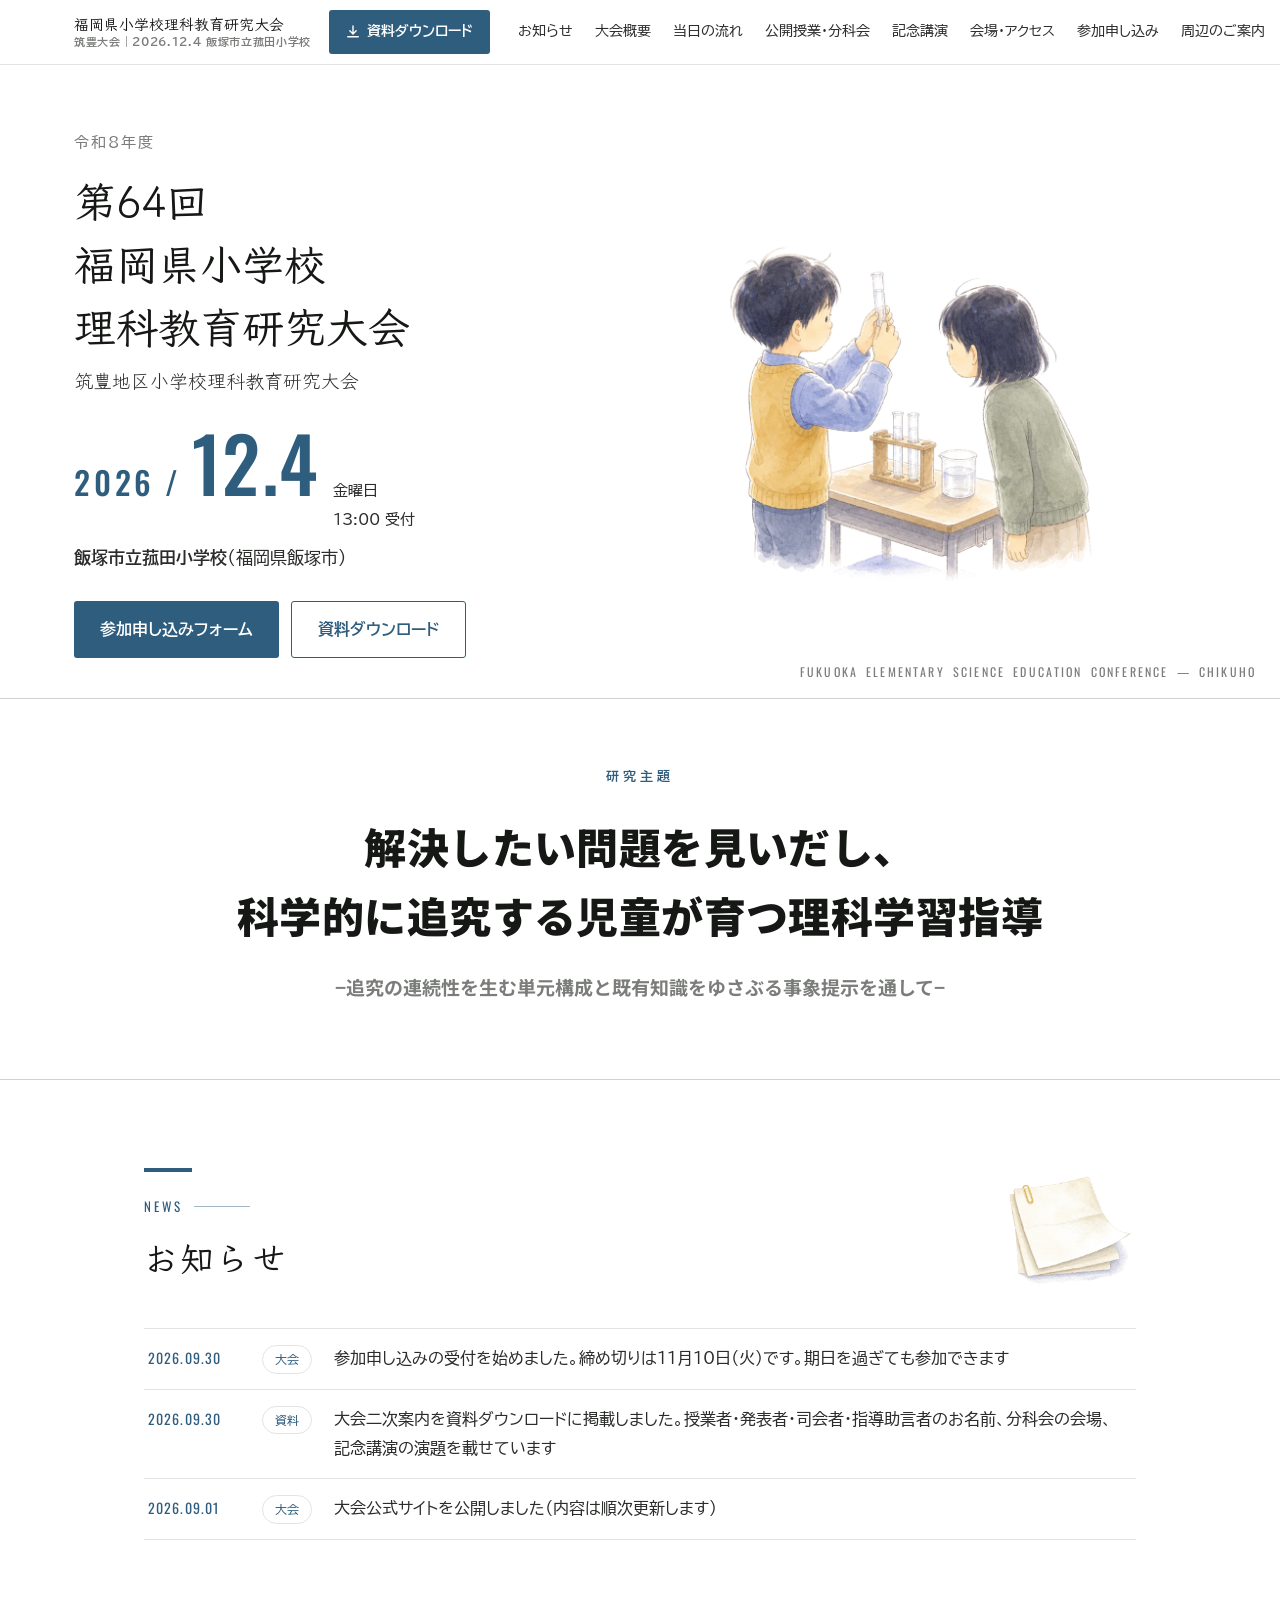
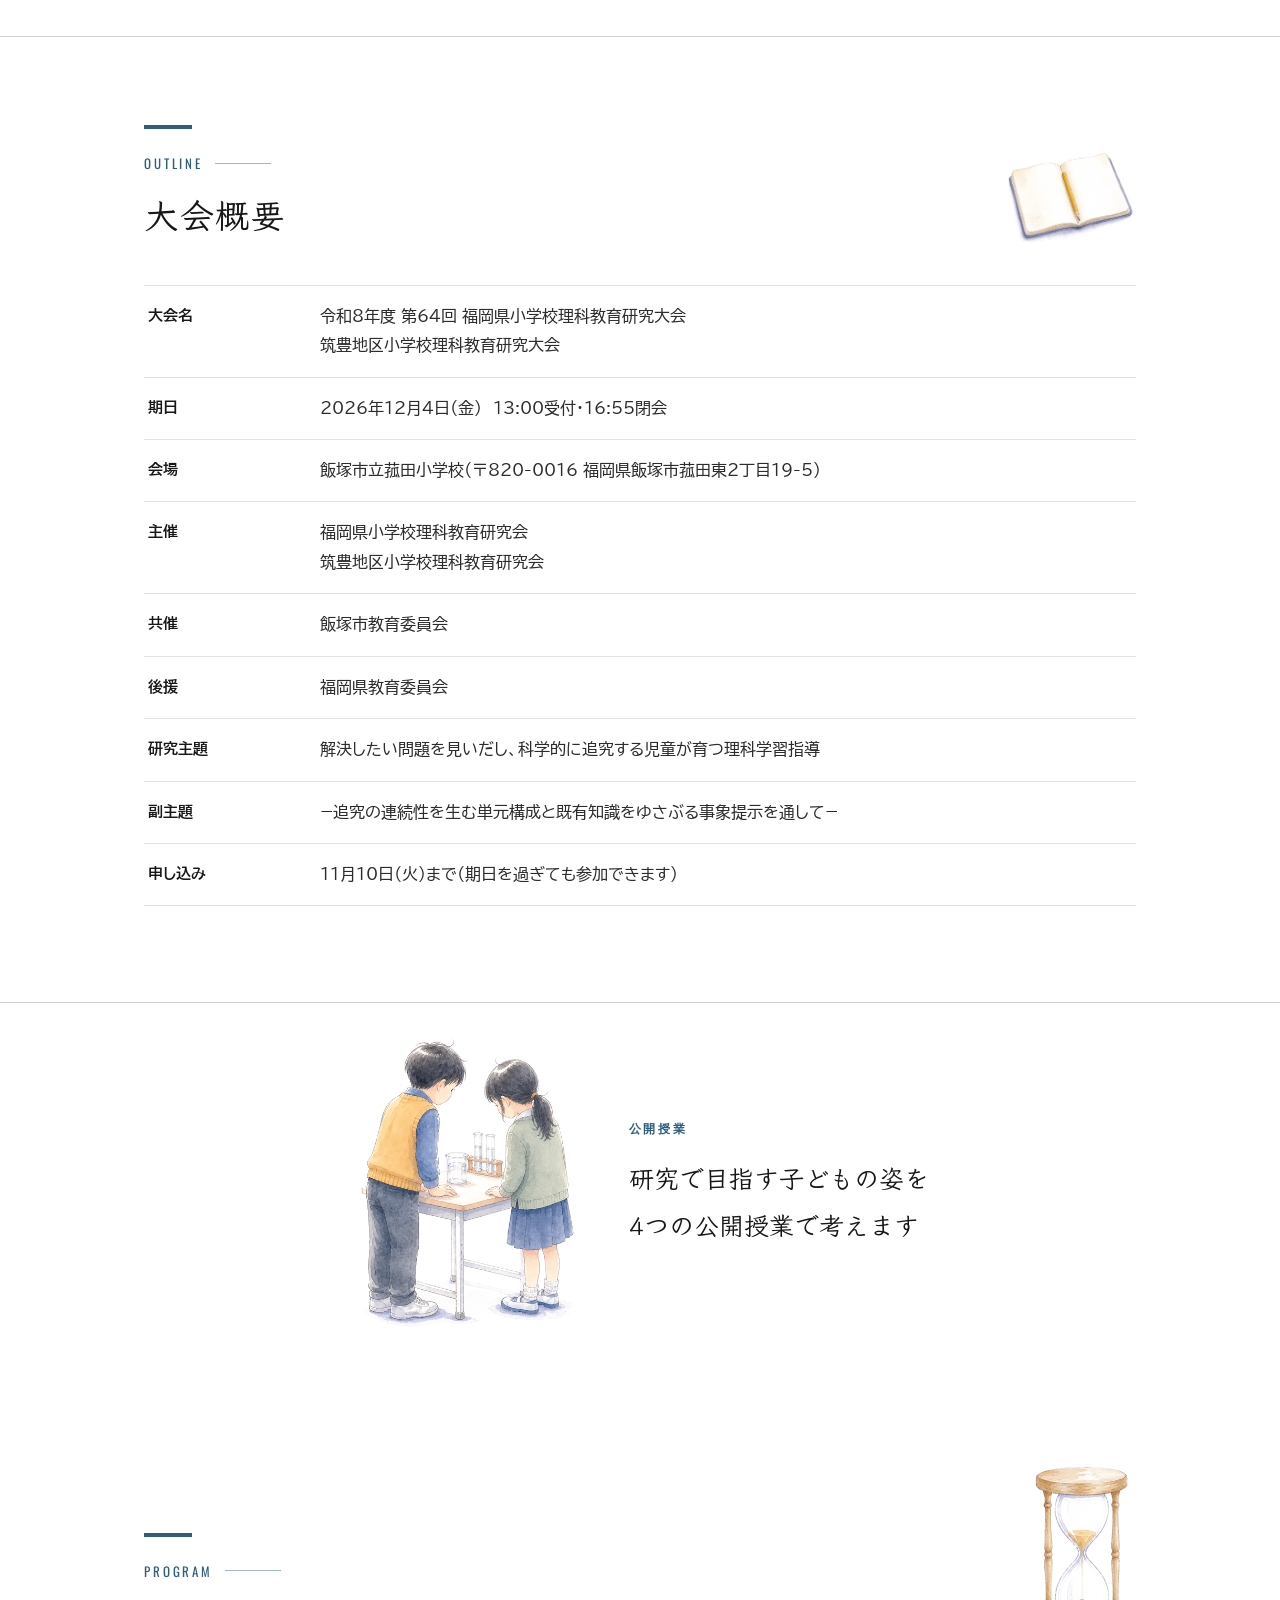
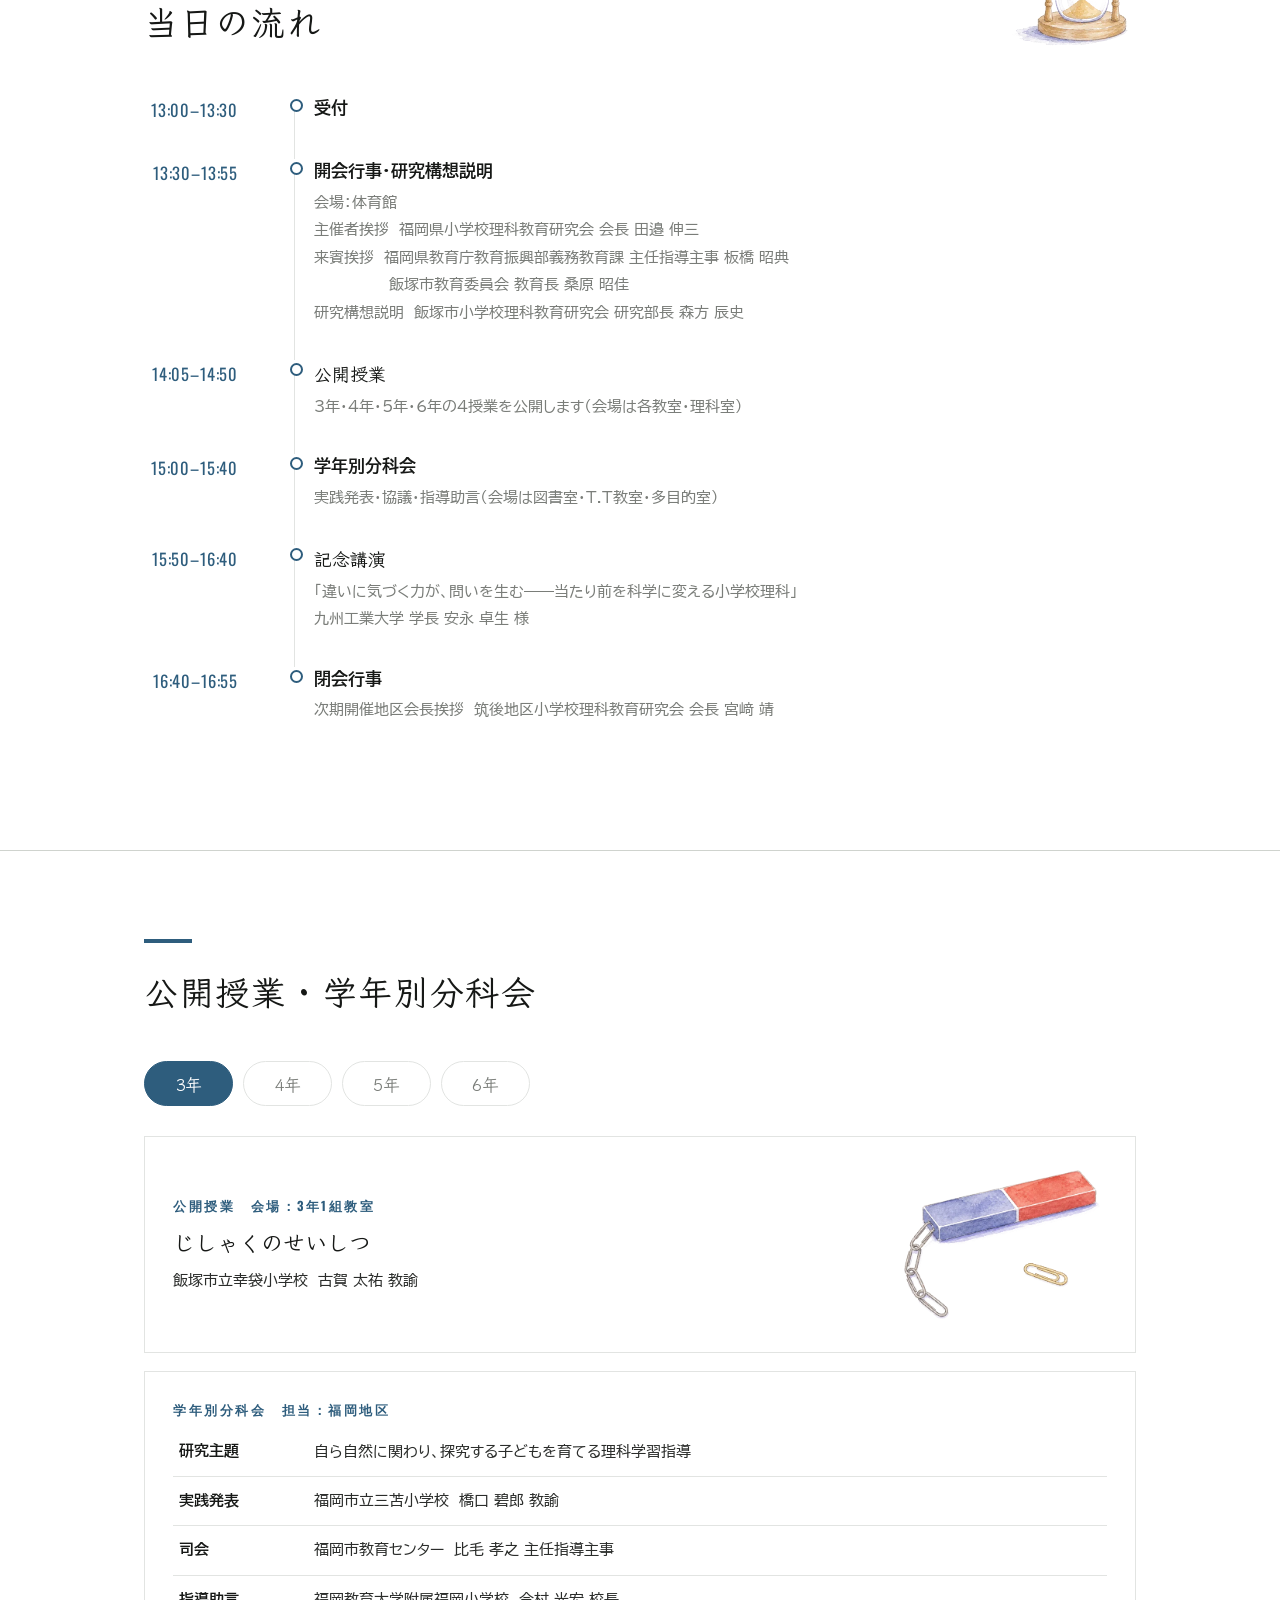
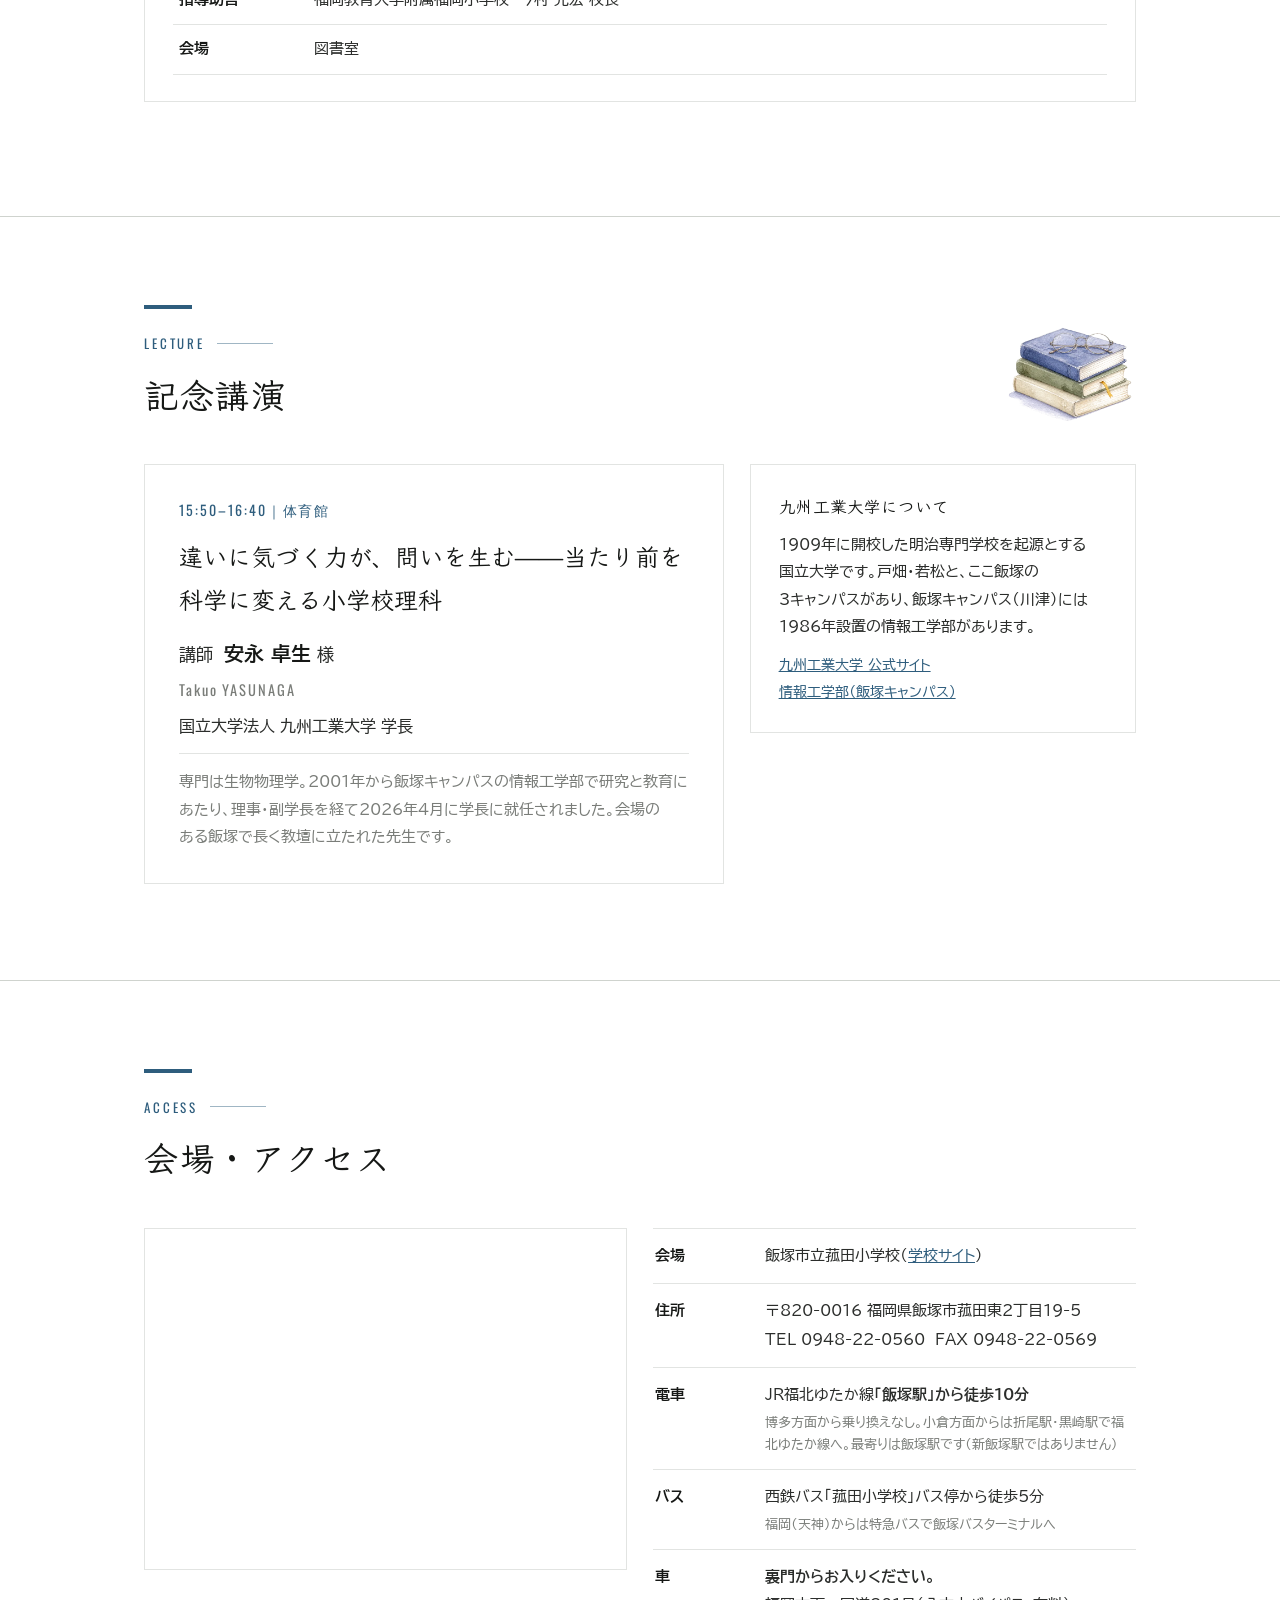
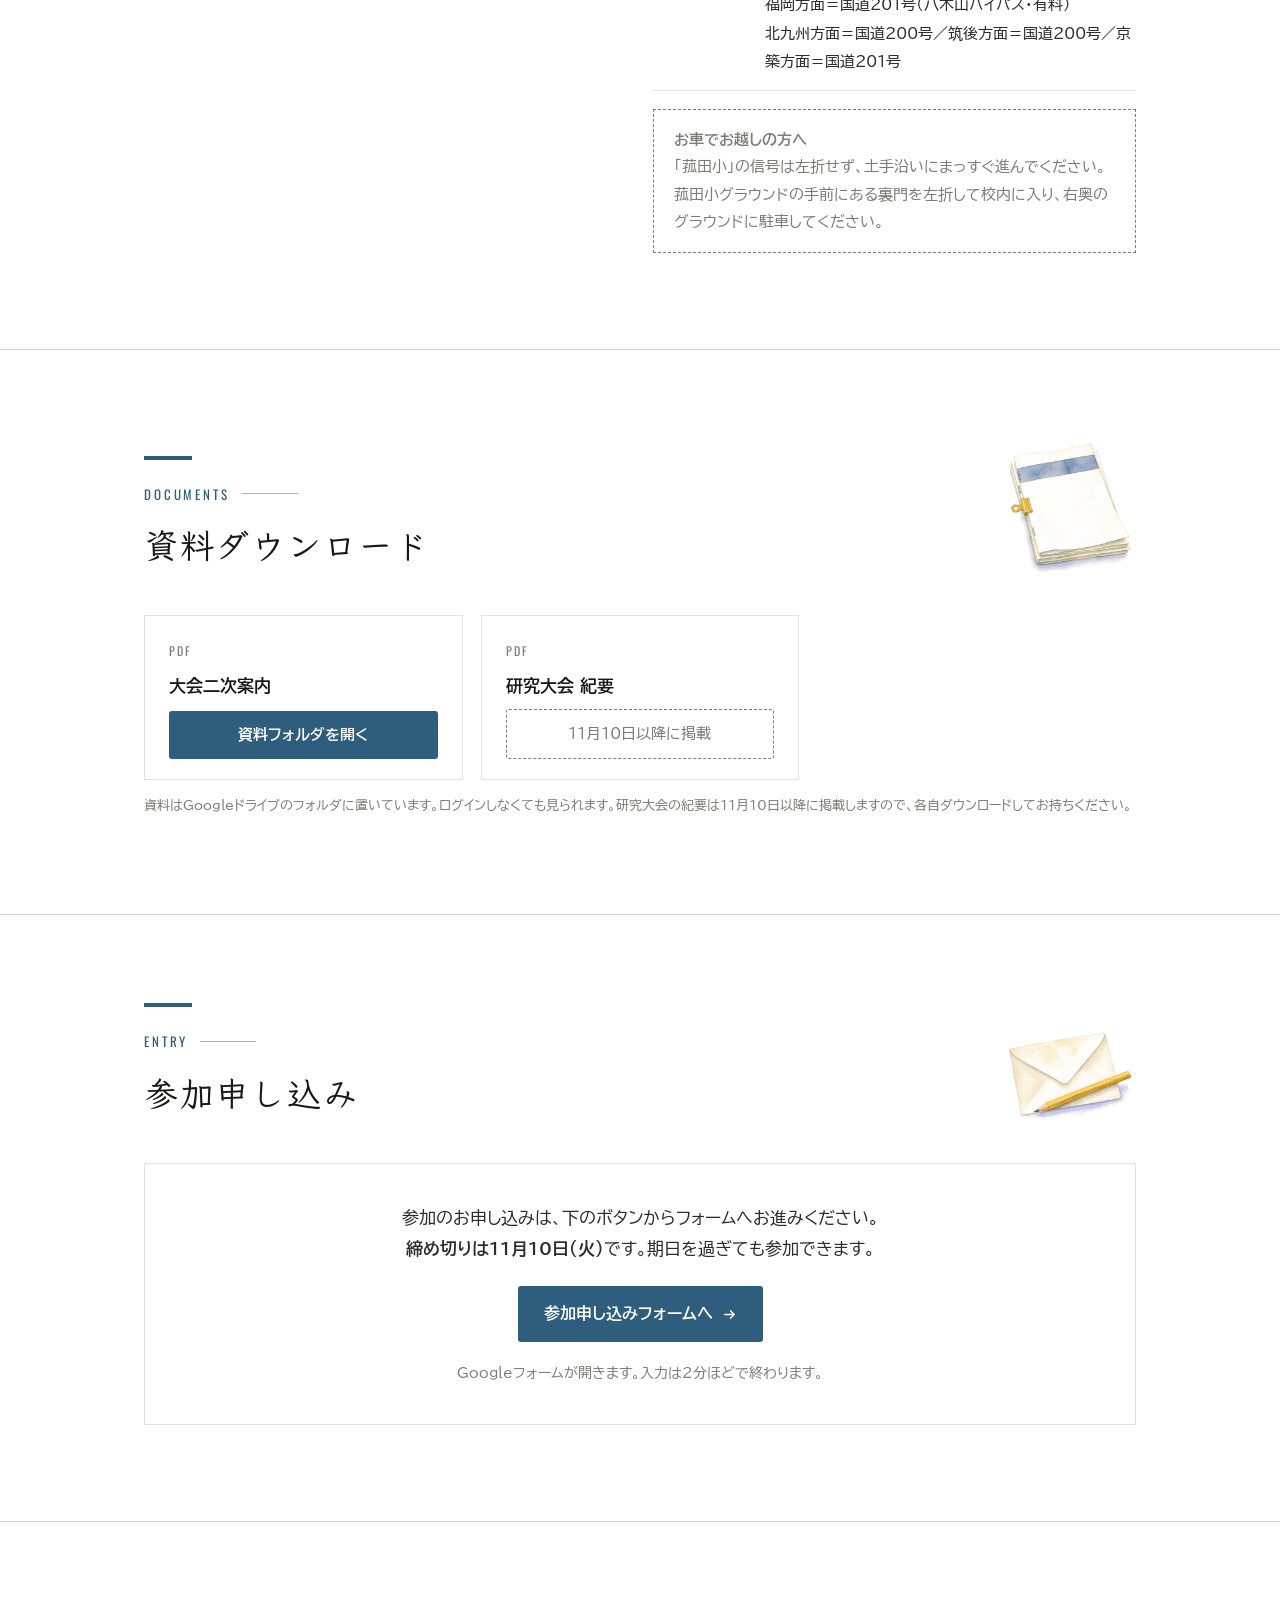
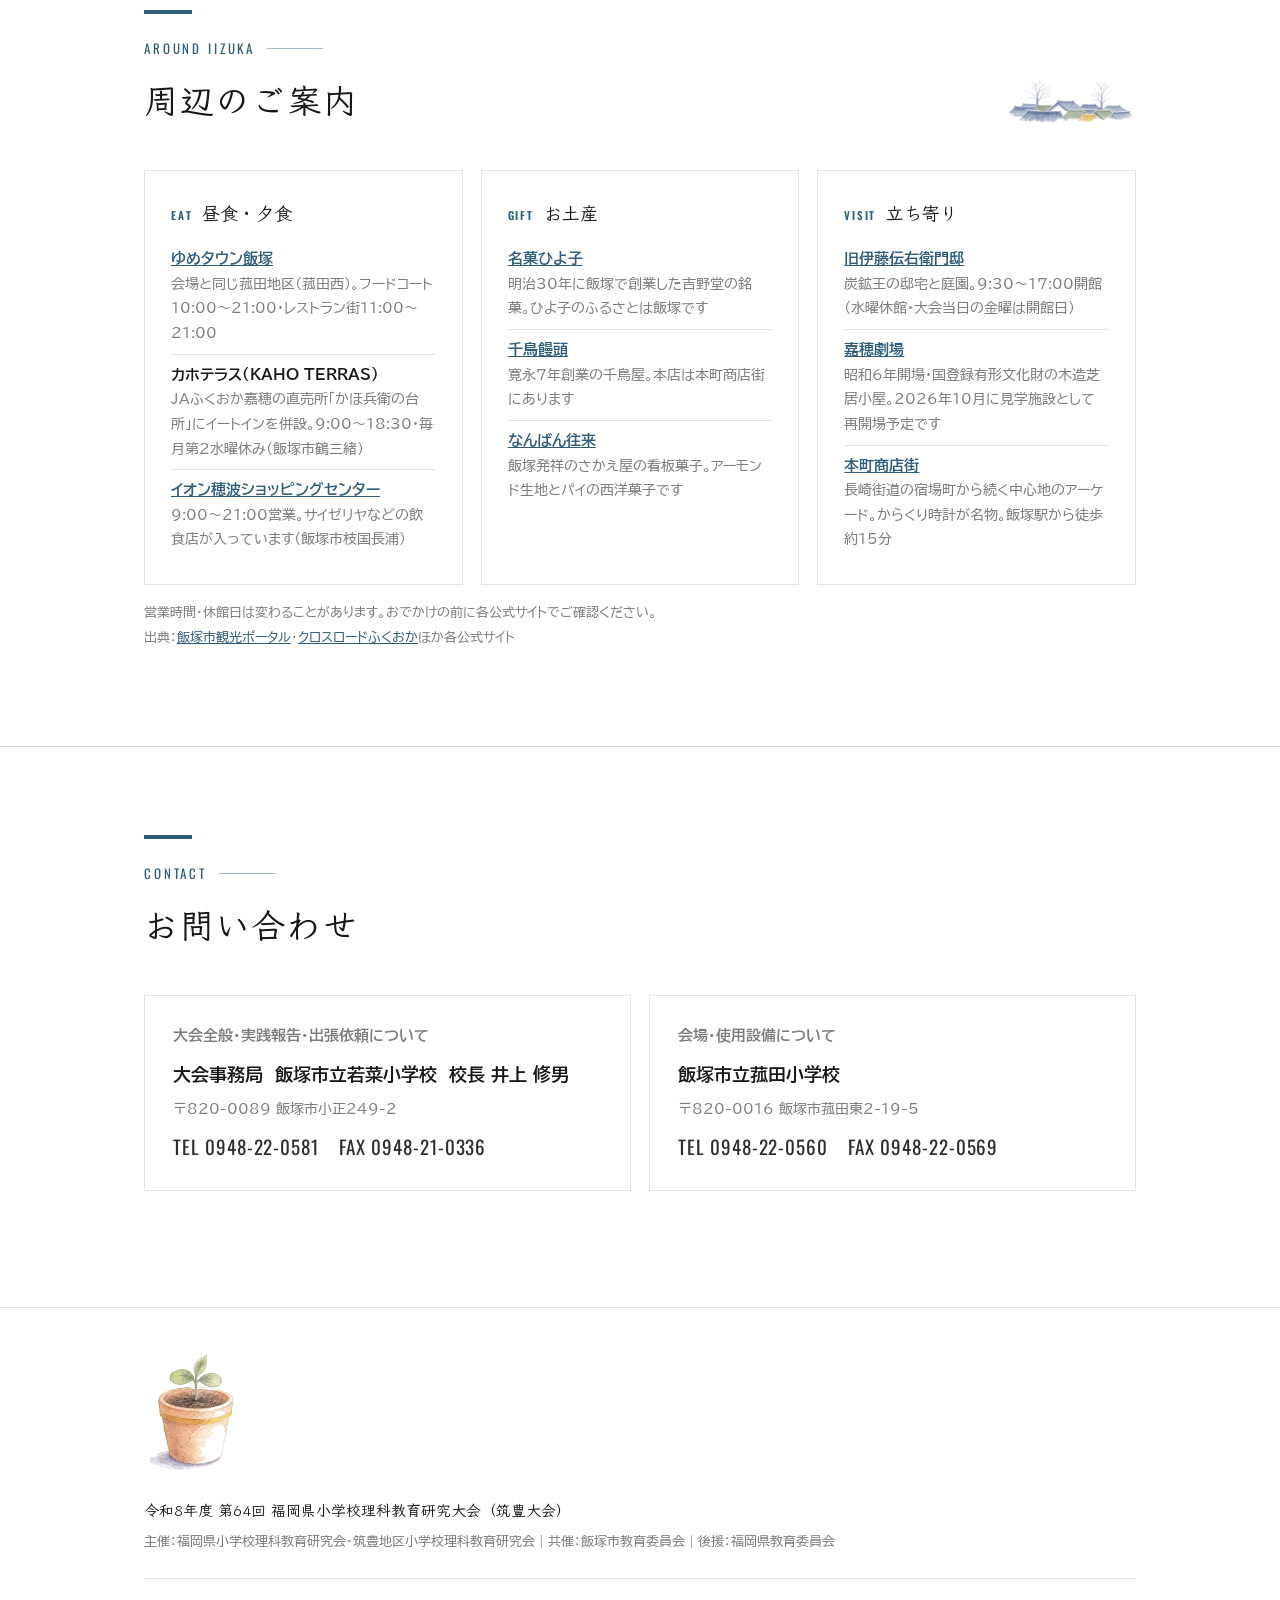
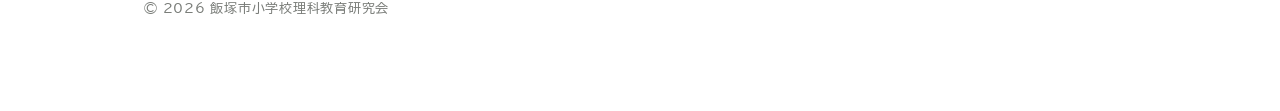
==== commit 134445df: "二次案内の内容を反映（氏名・演題・会場・主催共催後援）・参加申し込みフォームと資料フォルダをつなぐ Co-Authored-By: Claude Opus 5.5 <noreply@anthropic" ====
--- a/index.html
+++ b/index.html
@@ -8,7 +8,7 @@
 <link rel="preconnect" href="https://fonts.googleapis.com">
 <link rel="preconnect" href="https://fonts.gstatic.com" crossorigin>
 <link href="https://fonts.googleapis.com/css2?family=BIZ+UDPGothic:wght@400;700&family=Klee+One:wght@400;600&family=Noto+Sans+JP:wght@700;900&family=Oswald:wght@400;500&display=swap" rel="stylesheet">
-<link rel="stylesheet" href="assets/style.css?v=20260830b">
+<link rel="stylesheet" href="assets/style.css?v=20260930a">
 </head>
 <body>
 
@@ -67,7 +67,7 @@
   <div class="wrap">
     <p class="tb-label">研究主題</p>
     <h2 class="tb-main">解決したい問題を見いだし、<br>科学的に追究する児童が育つ理科学習指導</h2>
-    <p class="tb-sub">−既有知識をゆさぶる事象提示と<wbr>追究の連続性を生む単元構成を通して−</p>
+    <p class="tb-sub">−追究の連続性を生む単元構成と<wbr>既有知識をゆさぶる事象提示を通して−</p>
   </div>
 </section>
 
@@ -84,10 +84,9 @@
     <ul class="news-list">
       <!-- ▼お知らせの追記はこの下に1行コピペ（新しいものを上へ）。tagは「大会」「資料」の2種類
            <li><time>2026.10.01</time><i class="tag">資料</i><span>ここに本文</span></li> -->
+      <li><time>2026.09.30</time><i class="tag">大会</i><span class="ja-phrase">参加申し込みの受付を始めました。締め切りは11月10日（火）です。期日を過ぎても参加できます</span></li>
+      <li><time>2026.09.30</time><i class="tag">資料</i><span class="ja-phrase">大会二次案内を資料ダウンロードに掲載しました。授業者・発表者・司会者・指導助言者のお名前、分科会の会場、記念講演の演題を載せています</span></li>
       <li><time>2026.09.01</time><i class="tag">大会</i><span>大会公式サイトを公開しました（内容は順次更新します）</span></li>
-      <li><time>2026.09.01</time><i class="tag">大会</i><span class="ja-phrase">授業者・発表者・司会者・指導助言者のお名前は、二次案内にあわせて掲載します</span></li>
-      <li><time>2026.09.01</time><i class="tag">資料</i><span>大会二次案内は10月上旬に各地区の連絡窓口へお送りする予定です</span></li>
-      <li><time>2026.09.01</time><i class="tag">大会</i><span>記念講演の演題は決まり次第このページでお知らせします</span></li>
     </ul>
   </div>
 </section>
@@ -106,12 +105,12 @@
       <div><dt>大会名</dt><dd>令和8年度 第64回 福岡県小学校理科教育研究大会<br>筑豊地区小学校理科教育研究大会</dd></div>
       <div><dt>期日</dt><dd><span class="nowrap">2026年12月4日（金）</span>　13:00受付・16:55閉会</dd></div>
       <div><dt>会場</dt><dd>飯塚市立菰田小学校（〒820-0016 福岡県飯塚市菰田東2丁目19-5）</dd></div>
-      <div><dt>主催</dt><dd>福岡県小学校理科教育研究会</dd></div>
-      <div><dt>開催担当</dt><dd>筑豊地区（飯塚市小学校理科教育研究会）</dd></div>
+      <div><dt>主催</dt><dd>福岡県小学校理科教育研究会<br>筑豊地区小学校理科教育研究会</dd></div>
+      <div><dt>共催</dt><dd>飯塚市教育委員会</dd></div>
+      <div><dt>後援</dt><dd>福岡県教育委員会</dd></div>
       <div><dt>研究主題</dt><dd class="ja-phrase">解決したい問題を見いだし、科学的に追究する児童が育つ理科学習指導</dd></div>
-      <div><dt>副主題</dt><dd class="ja-phrase">−既有知識をゆさぶる事象提示と追究の連続性を生む単元構成を通して−</dd></div>
-      <!-- ▼主管・後援が確定したら行を足す
-      <div><dt>後援</dt><dd>（確定後に記載）</dd></div> -->
+      <div><dt>副主題</dt><dd class="ja-phrase">−追究の連続性を生む単元構成と既有知識をゆさぶる事象提示を通して−</dd></div>
+      <div><dt>申し込み</dt><dd><span class="nowrap">11月10日（火）まで</span>（期日を過ぎても参加できます）</dd></div>
     </dl>
   </div>
 </section>
@@ -139,12 +138,11 @@
     </div>
     <ul class="timeline">
       <li><span class="tl-time">13:00–13:30</span><div class="tl-body"><b>受付</b></div></li>
-      <li><span class="tl-time">13:30</span><div class="tl-body"><b>開会行事</b><p>主催者挨拶・来賓挨拶</p></div></li>
-      <li><span class="tl-time">13:40</span><div class="tl-body"><b>研究構想説明</b><p>飯塚市小学校理科教育研究会 研究部長</p></div></li>
-      <li class="tl-star"><span class="tl-time">14:05–14:50</span><div class="tl-body"><b>公開授業</b><p>3年・4年・5年・6年の4授業を公開します</p></div></li>
-      <li><span class="tl-time">15:00–15:40</span><div class="tl-body"><b>学年別分科会</b><p>公開授業についての協議・実践報告・指導助言</p></div></li>
-      <li class="tl-star"><span class="tl-time">15:50–16:40</span><div class="tl-body"><b>記念講演</b><p>九州工業大学 学長 安永卓生 氏（会場：体育館）</p></div></li>
-      <li><span class="tl-time">16:40–16:55</span><div class="tl-body"><b>閉会行事</b></div></li>
+      <li><span class="tl-time">13:30–13:55</span><div class="tl-body"><b>開会行事・研究構想説明</b><p>会場：体育館<br>主催者挨拶　福岡県小学校理科教育研究会 会長 田邉 伸三<br>来賓挨拶　福岡県教育庁教育振興部義務教育課 主任指導主事 板橋 昭典<br><span class="tl-indent">飯塚市教育委員会 教育長 桑原 昭佳</span><br>研究構想説明　飯塚市小学校理科教育研究会 研究部長 森方 辰史</p></div></li>
+      <li class="tl-star"><span class="tl-time">14:05–14:50</span><div class="tl-body"><b>公開授業</b><p>3年・4年・5年・6年の4授業を公開します（会場は各教室・理科室）</p></div></li>
+      <li><span class="tl-time">15:00–15:40</span><div class="tl-body"><b>学年別分科会</b><p>実践発表・協議・指導助言（会場は図書室・T.T教室・多目的室）</p></div></li>
+      <li class="tl-star"><span class="tl-time">15:50–16:40</span><div class="tl-body"><b>記念講演</b><p>「違いに気づく力が、問いを生む——当たり前を科学に変える小学校理科」<br>九州工業大学 学長 安永 卓生 様</p></div></li>
+      <li><span class="tl-time">16:40–16:55</span><div class="tl-body"><b>閉会行事</b><p>次期開催地区会長挨拶　筑後地区小学校理科教育研究会 会長 宮﨑 靖</p></div></li>
     </ul>
   </div>
 </section>
@@ -169,19 +167,20 @@
     <div class="tabpanel on" id="tab-g3">
       <div class="lesson-card with-art">
         <div class="lc-text">
-          <p class="lc-label ja">公開授業</p>
+          <p class="lc-label ja">公開授業　会場：3年1組教室</p>
           <h3 class="ja-phrase">じしゃくのせいしつ</h3>
-          <p class="lc-meta">飯塚市立幸袋小学校　<span class="tbd">授業者は二次案内でご案内します</span></p>
+          <p class="lc-meta">飯塚市立幸袋小学校　古賀 太祐 教諭</p>
         </div>
         <p class="lc-art"><img src="assets/img/km_unit_g3_jishaku.webp" alt="青と赤の棒磁石にゼムクリップが引きつけられる水彩" loading="lazy"></p>
       </div>
       <div class="lesson-card">
         <p class="lc-label ja">学年別分科会　担当：福岡地区</p>
         <table class="bunka-table">
-          <tr><th>実践発表</th><td>福岡市立三苫小学校　<span class="tbd">教諭（お名前は二次案内で）</span></td></tr>
-          <tr><th>司会</th><td>福岡市教育センター　<span class="tbd">主任指導主事（お名前は二次案内で）</span></td></tr>
-          <tr><th>指導助言</th><td>福岡教育大学附属福岡小学校　<span class="tbd">校長（お名前は二次案内で）</span></td></tr>
-          <tr><th>会場教室</th><td>後日ご案内します</td></tr>
+          <tr><th>研究主題</th><td class="ja-phrase">自ら自然に関わり、探究する子どもを育てる理科学習指導</td></tr>
+          <tr><th>実践発表</th><td>福岡市立三苫小学校　橋口 碧郎 教諭</td></tr>
+          <tr><th>司会</th><td>福岡市教育センター　比毛 孝之 主任指導主事</td></tr>
+          <tr><th>指導助言</th><td>福岡教育大学附属福岡小学校　今村 光宏 校長</td></tr>
+          <tr><th>会場</th><td>図書室</td></tr>
         </table>
       </div>
     </div>
@@ -190,20 +189,20 @@
     <div class="tabpanel" id="tab-g4">
       <div class="lesson-card with-art">
         <div class="lc-text">
-          <p class="lc-label ja">公開授業</p>
-          <!-- ▼要確認：8/20資料では「物のあたたまり方」。指導案では「物の体積と温度」 -->
-          <h3 class="ja-phrase">物の体積と温度</h3>
-          <p class="lc-meta">飯塚市立菰田小学校　<span class="tbd">授業者は二次案内でご案内します</span></p>
+          <p class="lc-label ja">公開授業　会場：4年1組教室</p>
+          <h3 class="ja-phrase">ものの温度と体積</h3>
+          <p class="lc-meta">飯塚市立菰田小学校　外﨑 顯博 教諭</p>
         </div>
         <p class="lc-art"><img src="assets/img/km_unit_g4_taiseki.webp" alt="金属球膨張試験器の球と輪の水彩" loading="lazy"></p>
       </div>
       <div class="lesson-card">
         <p class="lc-label ja">学年別分科会　担当：筑後地区</p>
         <table class="bunka-table">
-          <tr><th>実践発表</th><td>筑前町立中牟田小学校　<span class="tbd">教諭（お名前は二次案内で）</span></td></tr>
-          <tr><th>司会</th><td>朝倉市立甘木小学校　<span class="tbd">教頭（お名前は二次案内で）</span></td></tr>
-          <tr><th>指導助言</th><td>うきは市立千年小学校　<span class="tbd">校長（お名前は二次案内で）</span></td></tr>
-          <tr><th>会場教室</th><td>後日ご案内します</td></tr>
+          <tr><th>研究主題</th><td class="ja-phrase">問題解決の力を高める子どもを育てる理科学習指導</td></tr>
+          <tr><th>実践発表</th><td>筑前町立中牟田小学校　川波 清哉 教諭</td></tr>
+          <tr><th>司会</th><td>朝倉市立甘木小学校　手島 孝之 教頭</td></tr>
+          <tr><th>指導助言</th><td>うきは市立千年小学校　宮﨑 靖 校長</td></tr>
+          <tr><th>会場</th><td>2階 T.T教室</td></tr>
         </table>
       </div>
     </div>
@@ -212,19 +211,20 @@
     <div class="tabpanel" id="tab-g5">
       <div class="lesson-card with-art">
         <div class="lc-text">
-          <p class="lc-label ja">公開授業</p>
+          <p class="lc-label ja">公開授業　会場：5年1組教室</p>
           <h3 class="ja-phrase">電流がうみ出す力</h3>
-          <p class="lc-meta">飯塚市立飯塚東小学校　<span class="tbd">授業者は二次案内でご案内します</span></p>
+          <p class="lc-meta">飯塚市立飯塚東小学校　下村 隆也 教諭</p>
         </div>
         <p class="lc-art"><img src="assets/img/km_unit_g5_denjishaku.webp" alt="コイルに導線を巻く子どもの水彩" loading="lazy"></p>
       </div>
       <div class="lesson-card">
         <p class="lc-label ja">学年別分科会　担当：京築地区</p>
         <table class="bunka-table">
-          <tr><th>実践発表</th><td>苅田町立片島小学校　<span class="tbd">教諭（お名前は二次案内で）</span></td></tr>
-          <tr><th>司会</th><td>みやこ町立豊津小学校　<span class="tbd">教頭（お名前は二次案内で）</span></td></tr>
-          <tr><th>指導助言</th><td>苅田町立馬場小学校　<span class="tbd">校長（お名前は二次案内で）</span></td></tr>
-          <tr><th>会場教室</th><td>後日ご案内します</td></tr>
+          <tr><th>研究主題</th><td class="ja-phrase">主体的に学びをつくり出す子どもを育てる理科学習指導</td></tr>
+          <tr><th>実践発表</th><td>苅田町立片島小学校　久澄 隆啓 教諭</td></tr>
+          <tr><th>司会</th><td>みやこ町立豊津小学校　山中 達郎 教頭</td></tr>
+          <tr><th>指導助言</th><td>苅田町立馬場小学校　中村 祐司 校長</td></tr>
+          <tr><th>会場</th><td>3階 T.T教室</td></tr>
         </table>
       </div>
     </div>
@@ -233,19 +233,20 @@
     <div class="tabpanel" id="tab-g6">
       <div class="lesson-card with-art">
         <div class="lc-text">
-          <p class="lc-label ja">公開授業</p>
+          <p class="lc-label ja">公開授業　会場：理科室</p>
           <h3 class="ja-phrase">水溶液の性質とはたらき</h3>
-          <p class="lc-meta">飯塚市立飯塚小学校　<span class="tbd">授業者は二次案内でご案内します</span></p>
+          <p class="lc-meta">飯塚市立飯塚小学校　内村 亮太 教諭</p>
         </div>
         <p class="lc-art"><img src="assets/img/km_unit_g6_suiyoueki.webp" alt="試験管立てに並んだ水溶液の水彩" loading="lazy"></p>
       </div>
       <div class="lesson-card">
         <p class="lc-label ja">学年別分科会　担当：北九州地区</p>
         <table class="bunka-table">
-          <tr><th>実践発表</th><td>北九州市立医生丘小学校　<span class="tbd">教諭（お名前は二次案内で）</span></td></tr>
-          <tr><th>司会</th><td>北九州市立青山小学校　<span class="tbd">教頭（お名前は二次案内で）</span></td></tr>
-          <tr><th>指導助言</th><td>北九州市立萩原小学校　<span class="tbd">校長（お名前は二次案内で）</span></td></tr>
-          <tr><th>会場教室</th><td>後日ご案内します</td></tr>
+          <tr><th>研究主題</th><td class="ja-phrase">理科の見方・考え方を働かせ、見通しをもって問題を解決し、資質・能力を育成する理科学習</td></tr>
+          <tr><th>実践発表</th><td>北九州市立医生丘小学校　山田 和樹 教諭</td></tr>
+          <tr><th>司会</th><td>北九州市立青山小学校　中富 太一朗 教頭</td></tr>
+          <tr><th>指導助言</th><td>北九州市立萩原小学校　豊田 剛 校長</td></tr>
+          <tr><th>会場</th><td>多目的室</td></tr>
         </table>
       </div>
     </div>
@@ -265,10 +266,9 @@
     <div class="lecture-grid">
       <div class="lecture-main">
         <p class="lm-time">15:50–16:40｜体育館</p>
-        <!-- ▼演題は後日決定。決まったらこの1行を差し替え -->
-        <h3 class="ja-phrase">演題は決まり次第お知らせします</h3>
-        <p class="lm-name">講師　<b>安永 卓生</b> 氏<br><span class="lm-roman">Takuo YASUNAGA</span></p>
-        <p>九州工業大学 学長</p>
+        <h3 class="ja-phrase">違いに気づく力が、問いを生む——<wbr>当たり前を科学に変える小学校理科</h3>
+        <p class="lm-name">講師　<b>安永 卓生</b> 様<br><span class="lm-roman">Takuo YASUNAGA</span></p>
+        <p>国立大学法人 九州工業大学 学長</p>
         <p class="lm-prof ja-phrase">専門は生物物理学。2001年から飯塚キャンパスの情報工学部で研究と教育にあたり、理事・副学長を経て2026年4月に学長に就任されました。会場のある飯塚で長く教壇に立たれた先生です。</p>
       </div>
       <aside class="lecture-side">
@@ -296,12 +296,12 @@
       <div>
         <dl class="access-dl">
           <div><dt>会場</dt><dd>飯塚市立菰田小学校（<a href="https://www.city-iizuka.ed.jp/komoda-e/" target="_blank" rel="noopener">学校サイト</a>）</dd></div>
-          <div><dt>住所</dt><dd>〒820-0016 福岡県飯塚市菰田東2丁目19-5</dd></div>
+          <div><dt>住所</dt><dd>〒820-0016 福岡県飯塚市菰田東2丁目19-5<br>TEL 0948-22-0560　FAX 0948-22-0569</dd></div>
           <div><dt>電車</dt><dd>JR福北ゆたか線<b>「飯塚駅」から徒歩10分</b><br><small>博多方面から乗り換えなし。小倉方面からは折尾駅・黒崎駅で福北ゆたか線へ。最寄りは飯塚駅です（新飯塚駅ではありません）</small></dd></div>
           <div><dt>バス</dt><dd>西鉄バス「菰田小学校」バス停から徒歩5分<br><small>福岡（天神）からは特急バスで飯塚バスターミナルへ</small></dd></div>
-          <div><dt>車</dt><dd>福岡方面＝国道201号（八木山バイパス・有料）<br>北九州方面＝国道200号／筑後方面＝国道200号／京築方面＝国道201号</dd></div>
+          <div><dt>車</dt><dd><b>裏門からお入りください。</b><br>福岡方面＝国道201号（八木山バイパス・有料）<br>北九州方面＝国道200号／筑後方面＝国道200号／京築方面＝国道201号</dd></div>
         </dl>
-        <p class="parking-note">駐車場のご案内は、主催者から後日お知らせします。公共交通機関のご利用にご協力ください。</p>
+        <p class="parking-note ja-phrase"><b>お車でお越しの方へ</b><br>「菰田小」の信号は左折せず、土手沿いにまっすぐ進んでください。菰田小グラウンドの手前にある裏門を左折して校内に入り、右奥のグラウンドに駐車してください。</p>
       </div>
     </div>
   </div>
@@ -318,25 +318,19 @@
       <p class="sec-motif"><img src="assets/img/km_docs_taba.webp" alt="書類の束の水彩" loading="lazy"></p>
     </div>
     <div class="doc-grid">
-      <!-- ▼資料の追加手順：pdf/ にファイルを置き、下のカードを1つコピーして
-           href="pdf/ファイル名.pdf" にし、class="doc-btn pending" を class="doc-btn" に変える -->
+      <!-- ▼資料はGoogleドライブの公開フォルダに入れるだけで見られる。カードは「何があるか」の目印 -->
       <div class="doc-card">
         <p class="dc-kind">PDF</p>
         <h3 class="ja-phrase">大会二次案内</h3>
-        <a class="doc-btn pending" href="#">準備中（10月上旬）</a>
+        <a class="doc-btn" href="https://drive.google.com/drive/folders/1HHO3eI_oe8HYUZKauEiY8uld_1CCraCd" target="_blank" rel="noopener">資料フォルダを開く</a>
       </div>
       <div class="doc-card">
         <p class="dc-kind">PDF</p>
-        <h3 class="ja-phrase">研究構想</h3>
-        <a class="doc-btn pending" href="#">準備中</a>
-      </div>
-      <div class="doc-card">
-        <p class="dc-kind">PDF</p>
-        <h3 class="ja-phrase">会場図・受付のご案内</h3>
-        <a class="doc-btn pending" href="#">準備中</a>
-      </div>
-    </div>
-    <p class="doc-note">資料は準備でき次第、このページからダウンロードできるようにします。</p>
+        <h3 class="ja-phrase">研究大会 紀要</h3>
+        <a class="doc-btn pending" href="#">11月10日以降に掲載</a>
+      </div>
+    </div>
+    <p class="doc-note ja-phrase">資料はGoogleドライブのフォルダに置いています。ログインしなくても見られます。研究大会の紀要は11月10日以降に掲載しますので、各自ダウンロードしてお持ちください。</p>
   </div>
 </section>
 
@@ -351,13 +345,12 @@
       <p class="sec-motif"><img src="assets/img/km_entry_futo.webp" alt="封筒と鉛筆の水彩" loading="lazy"></p>
     </div>
     <div class="entry-card">
-      <p class="entry-lead ja-phrase">参加のお申し込みは、下のボタンからフォームへお進みください。</p>
-      <!-- ▼フォームができたら href をフォームのURLに差し替える（target="_blank" rel="noopener" を付ける） -->
-      <a class="btn-main" href="junbi.html">
+      <p class="entry-lead ja-phrase">参加のお申し込みは、下のボタンからフォームへお進みください。<br><b>締め切りは11月10日（火）</b>です。期日を過ぎても参加できます。</p>
+      <a class="btn-main" href="https://docs.google.com/forms/d/e/1FAIpQLSe88x78OfbmLKHrPM92cVjhXgO_M2t9u_TdzPFiU6jyspkiDA/viewform" target="_blank" rel="noopener">
         参加申し込みフォームへ
         <svg viewBox="0 0 16 16" aria-hidden="true"><path d="M3 8h10M9 4l4 4-4 4" fill="none" stroke="currentColor" stroke-width="1.6" stroke-linecap="round" stroke-linejoin="round"/></svg>
       </a>
-      <p class="entry-note">フォームは準備中です。受付を始めましたら、お知らせ欄でご案内します。</p>
+      <p class="entry-note">Googleフォームが開きます。入力は2分ほどで終わります。</p>
     </div>
   </div>
 </section>
@@ -414,13 +407,15 @@
     <div class="contact-grid">
       <div class="contact-card">
         <h3>大会全般・実践報告・出張依頼について</h3>
-        <p class="cc-school">大会事務局　飯塚市立若菜小学校</p>
-        <p class="cc-tel"><a href="tel:0948220581">TEL 0948-22-0581</a></p>
+        <p class="cc-school">大会事務局　飯塚市立若菜小学校　校長 井上 修男</p>
+        <p class="cc-addr">〒820-0089 飯塚市小正249-2</p>
+        <p class="cc-tel"><a href="tel:0948220581">TEL 0948-22-0581</a>　FAX 0948-21-0336</p>
       </div>
       <div class="contact-card">
         <h3>会場・使用設備について</h3>
         <p class="cc-school">飯塚市立菰田小学校</p>
-        <p class="cc-tel"><a href="tel:0948220560">TEL 0948-22-0560</a></p>
+        <p class="cc-addr">〒820-0016 飯塚市菰田東2-19-5</p>
+        <p class="cc-tel"><a href="tel:0948220560">TEL 0948-22-0560</a>　FAX 0948-22-0569</p>
       </div>
     </div>
   </div>
@@ -431,7 +426,7 @@
   <div class="wrap">
     <p class="f-art"><img src="assets/img/km_footer_futaba.webp" alt="双葉の鉢の水彩" loading="lazy"></p>
     <p class="f-name">令和8年度 第64回 福岡県小学校理科教育研究大会（筑豊大会）</p>
-    <p class="f-sub">主催：福岡県小学校理科教育研究会｜開催担当：筑豊地区（飯塚市小学校理科教育研究会）</p>
+    <p class="f-sub">主催：福岡県小学校理科教育研究会・筑豊地区小学校理科教育研究会｜共催：飯塚市教育委員会｜後援：福岡県教育委員会</p>
     <p class="f-copy">&copy; 2026 飯塚市小学校理科教育研究会</p>
   </div>
 </footer>
--- a/assets/style.css
+++ b/assets/style.css
@@ -446,3 +446,9 @@
   .lesson-card{padding:20px 18px;}
   .bunka-table th{width:6.5em;}
 }
+
+/* 2026-09-30 二次案内反映 */
+.tl-indent{display:inline-block;padding-left:5.2em;}
+.contact-card .cc-addr{font-size:14px;color:var(--sub);margin-top:4px;}
+.bunka-table td.ja-phrase{line-height:1.7;}
+@media (max-width:640px){.tl-indent{padding-left:0;}}
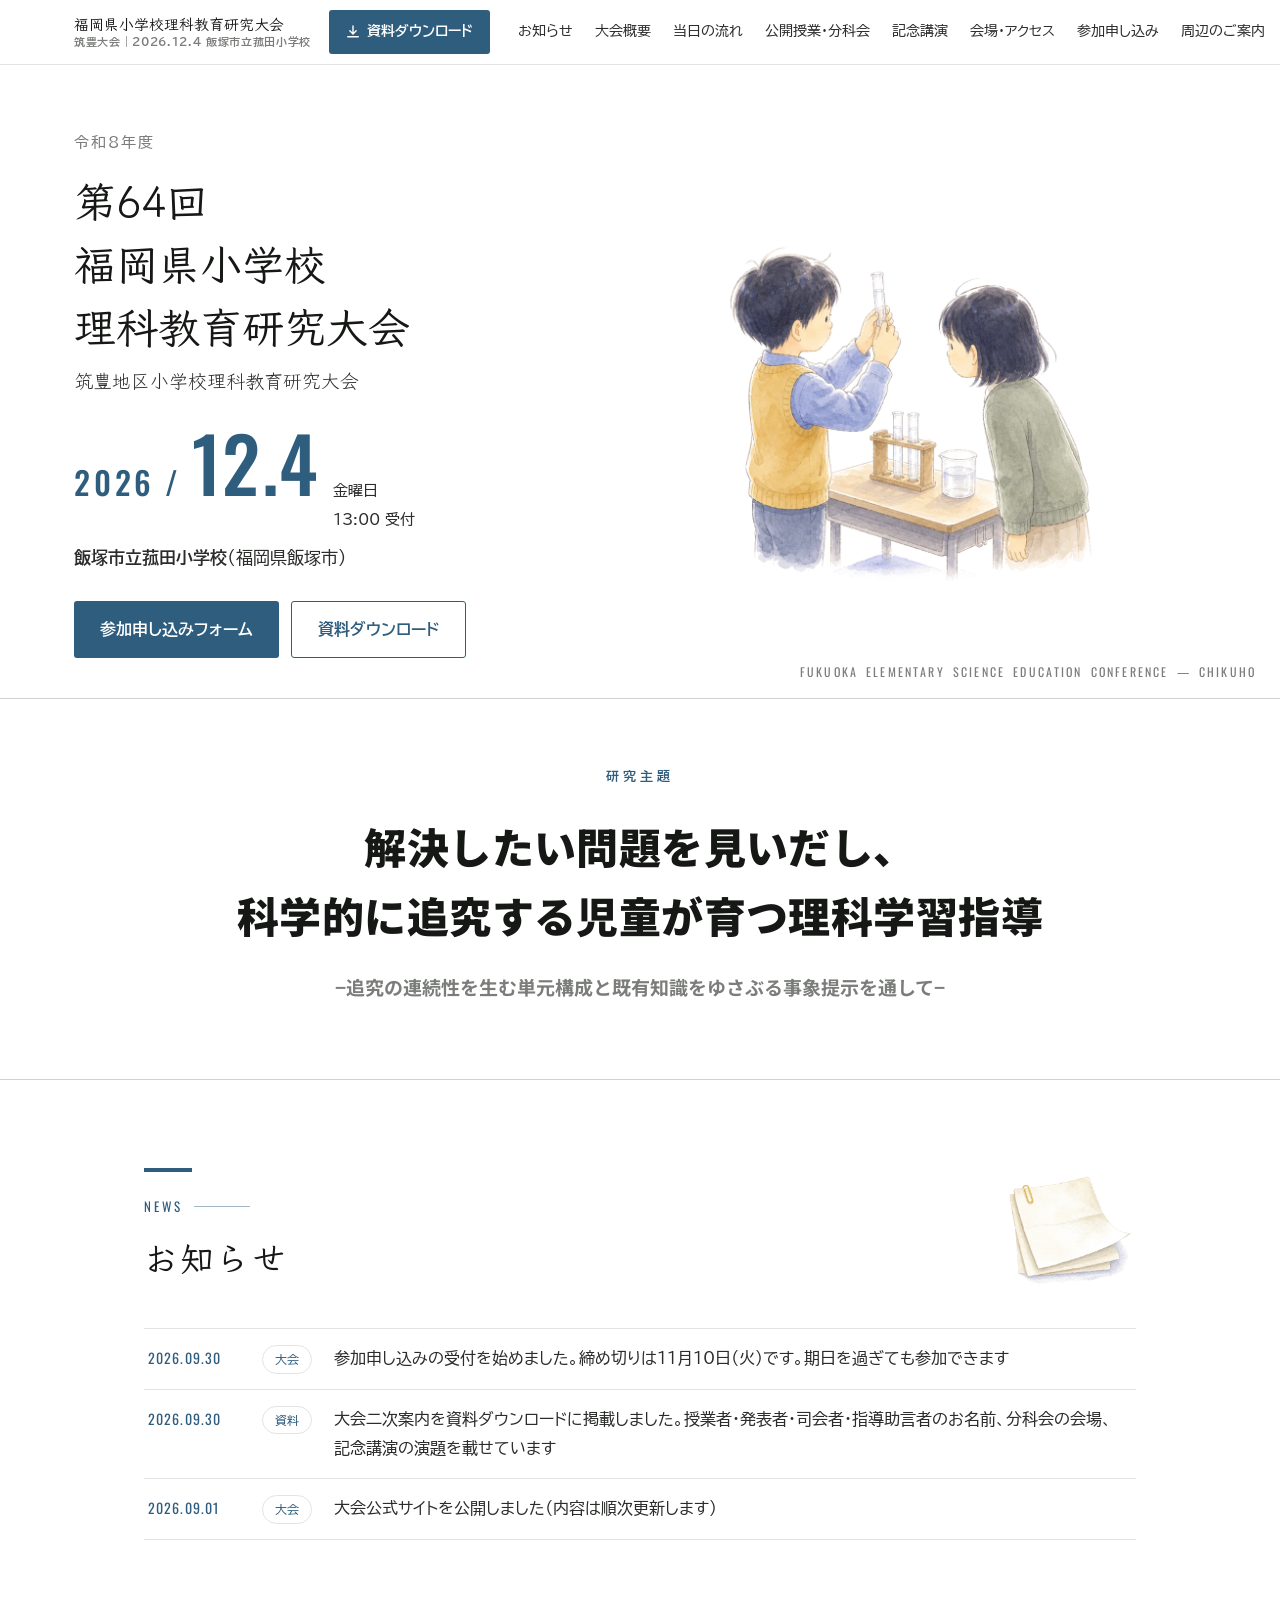
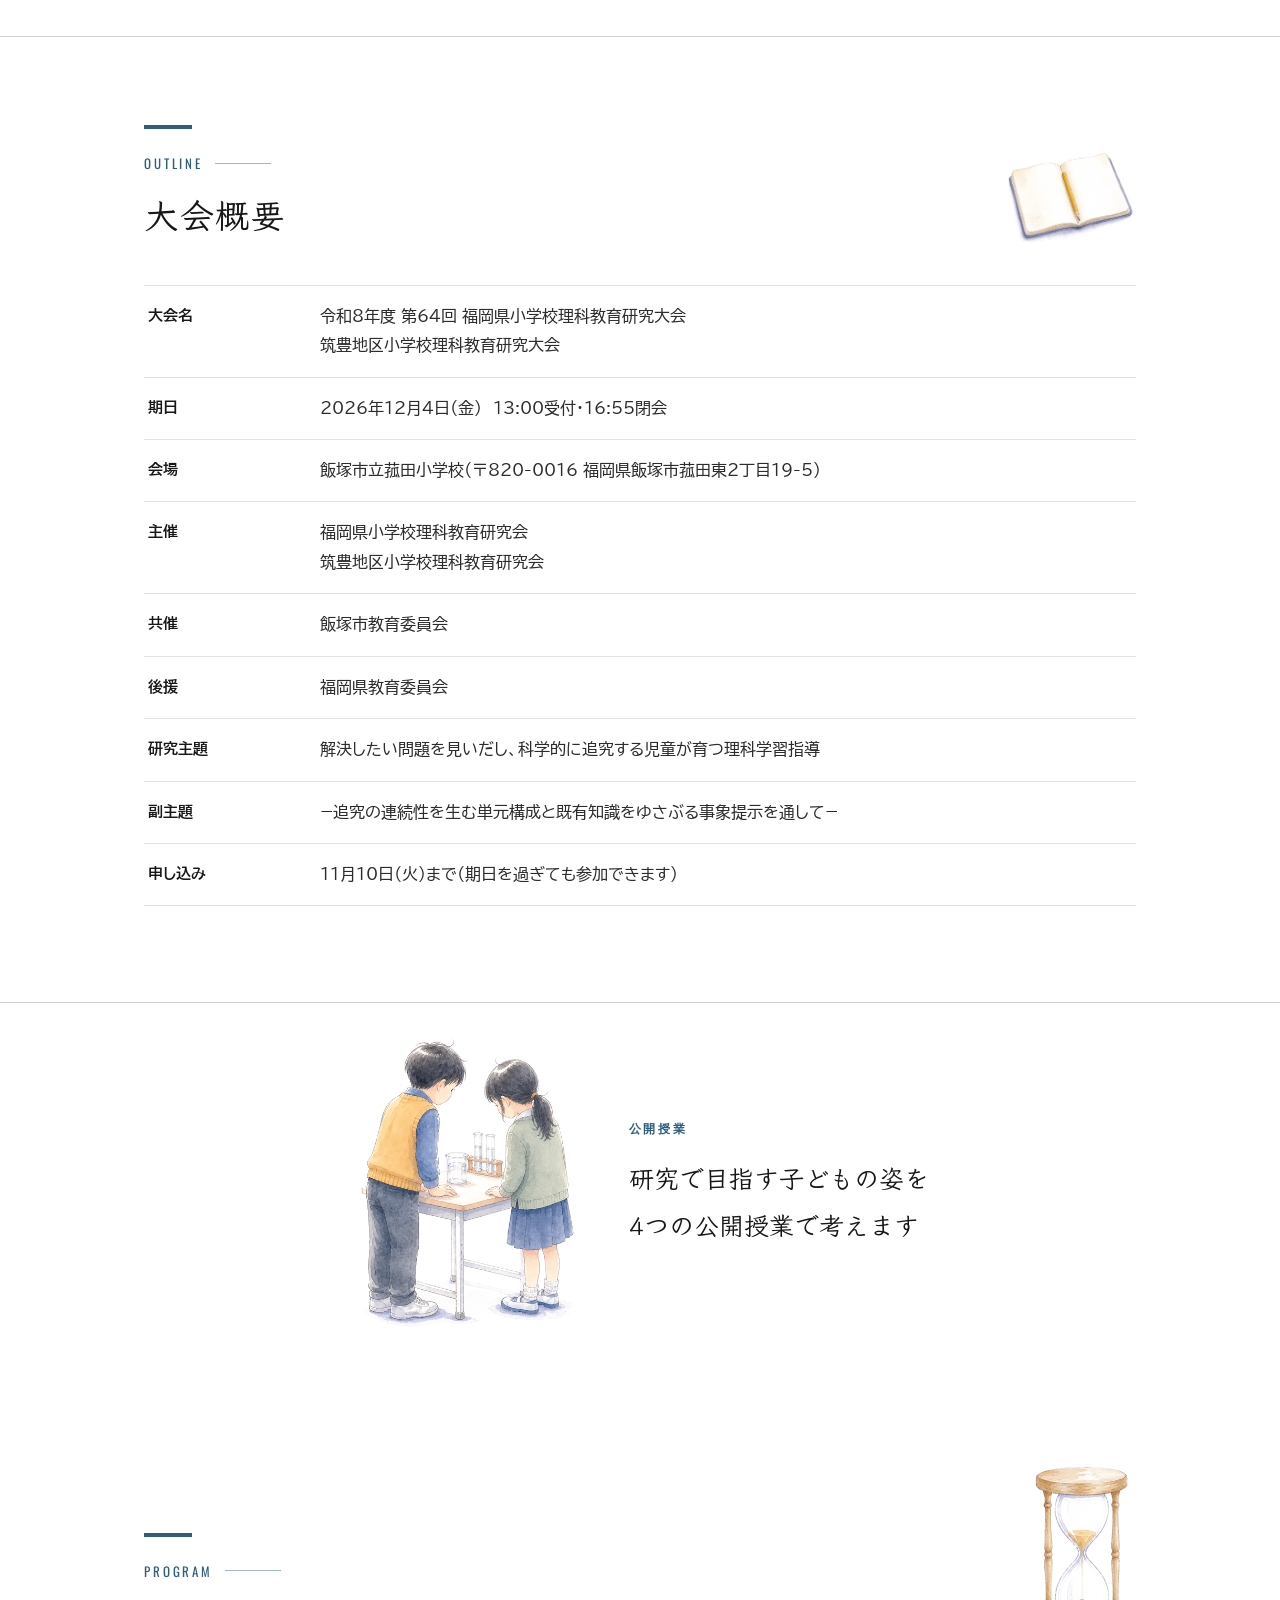
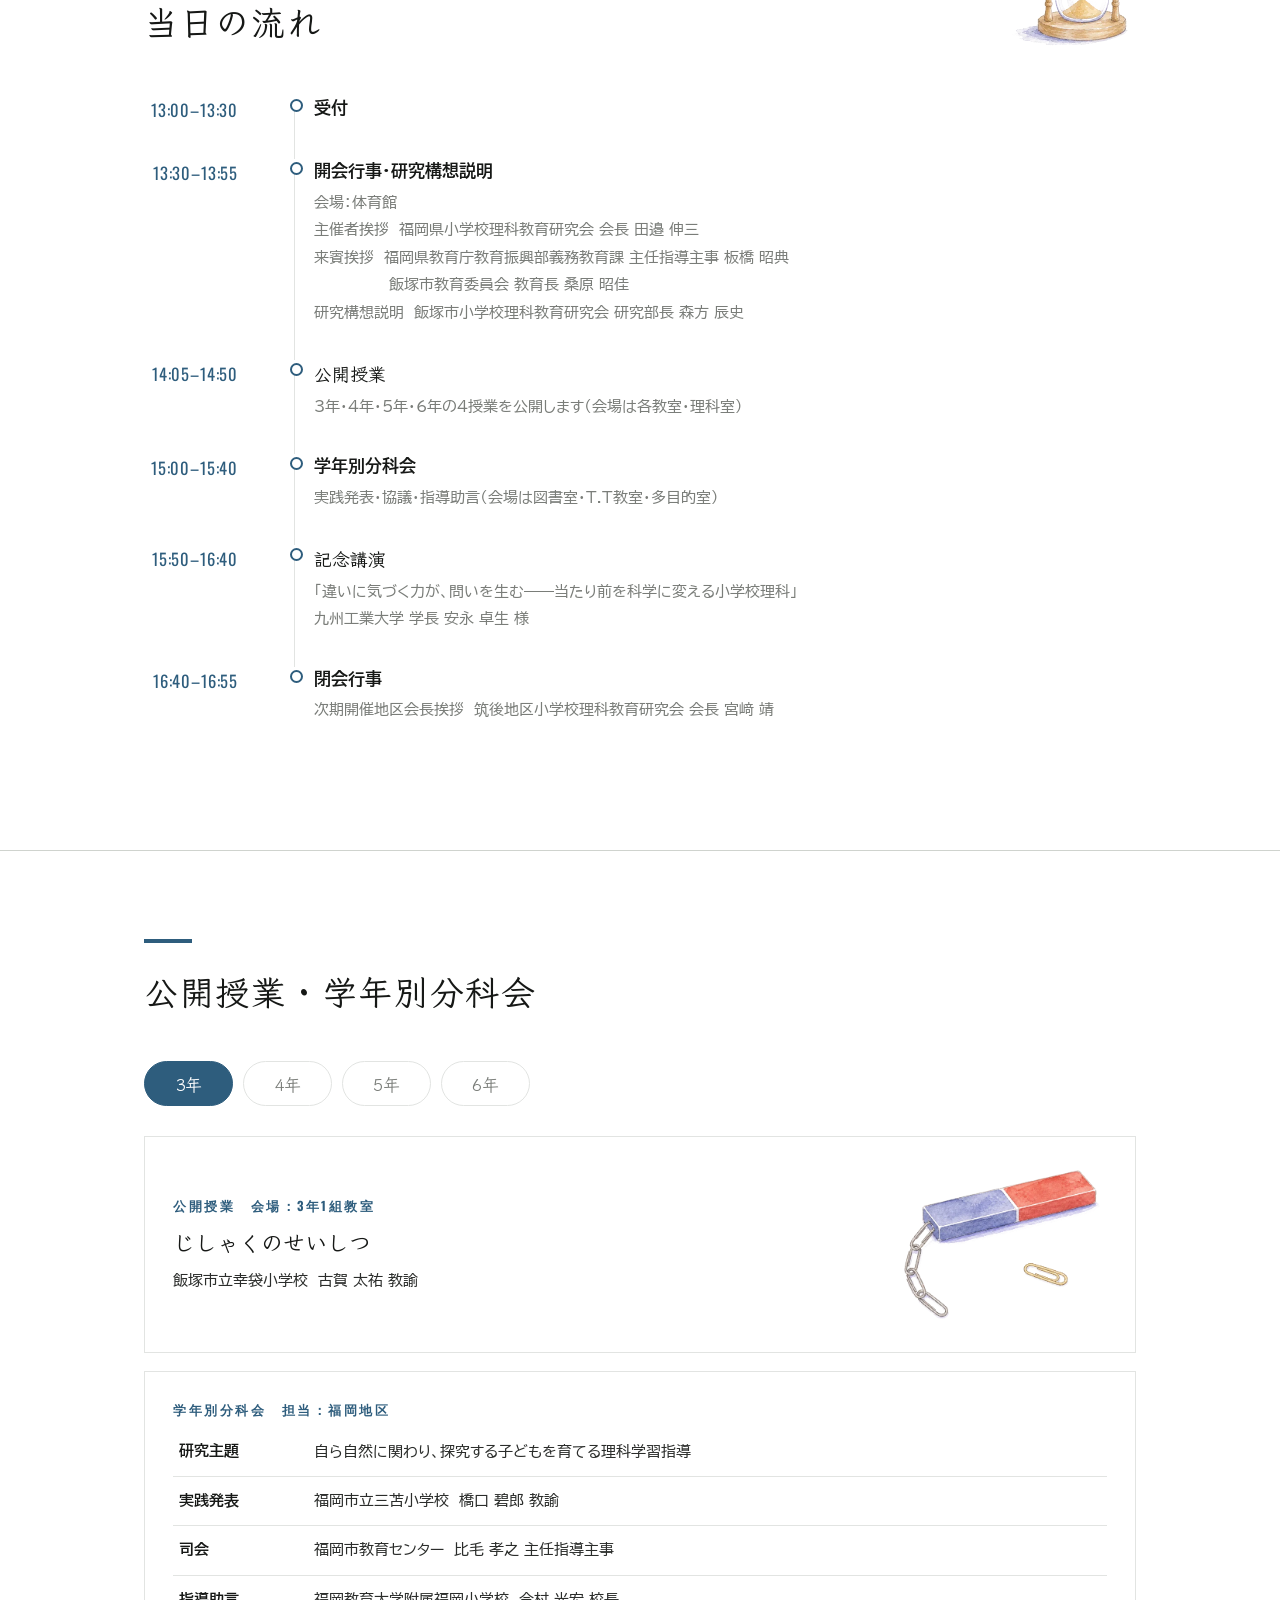
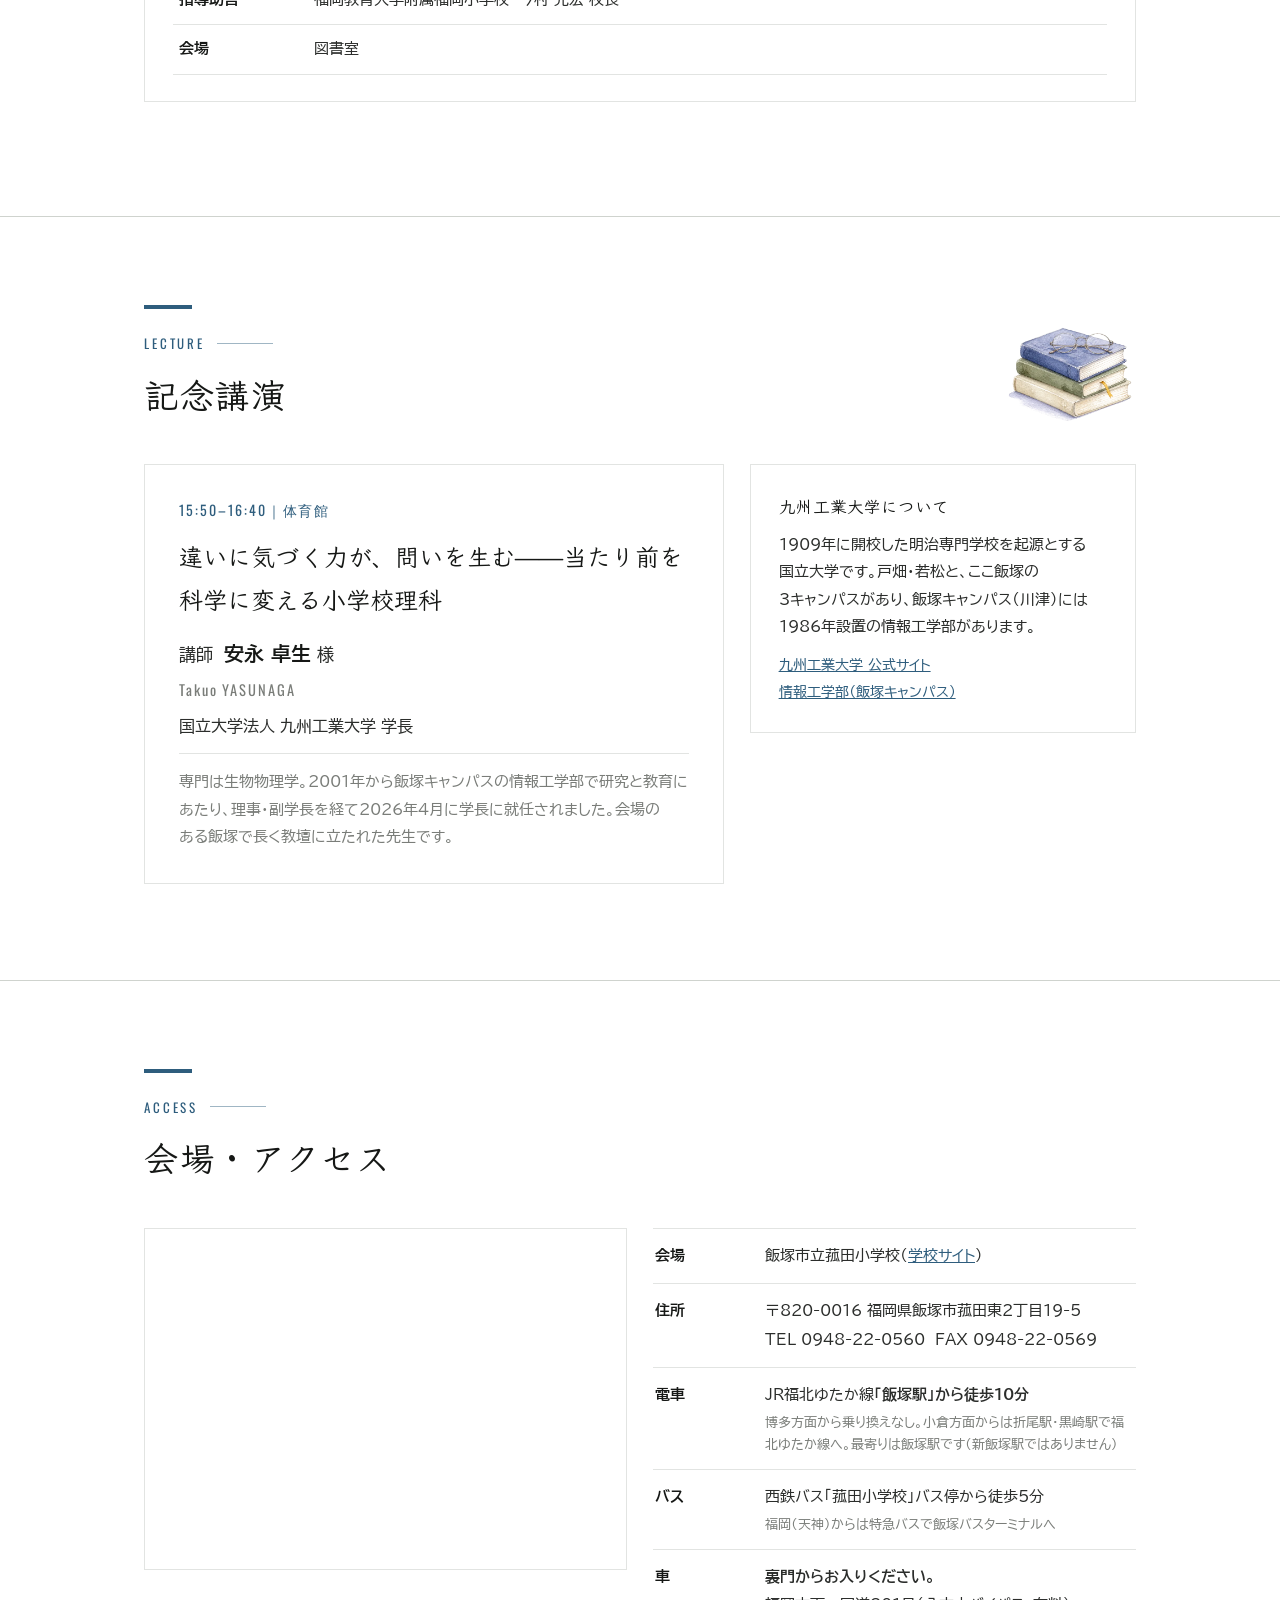
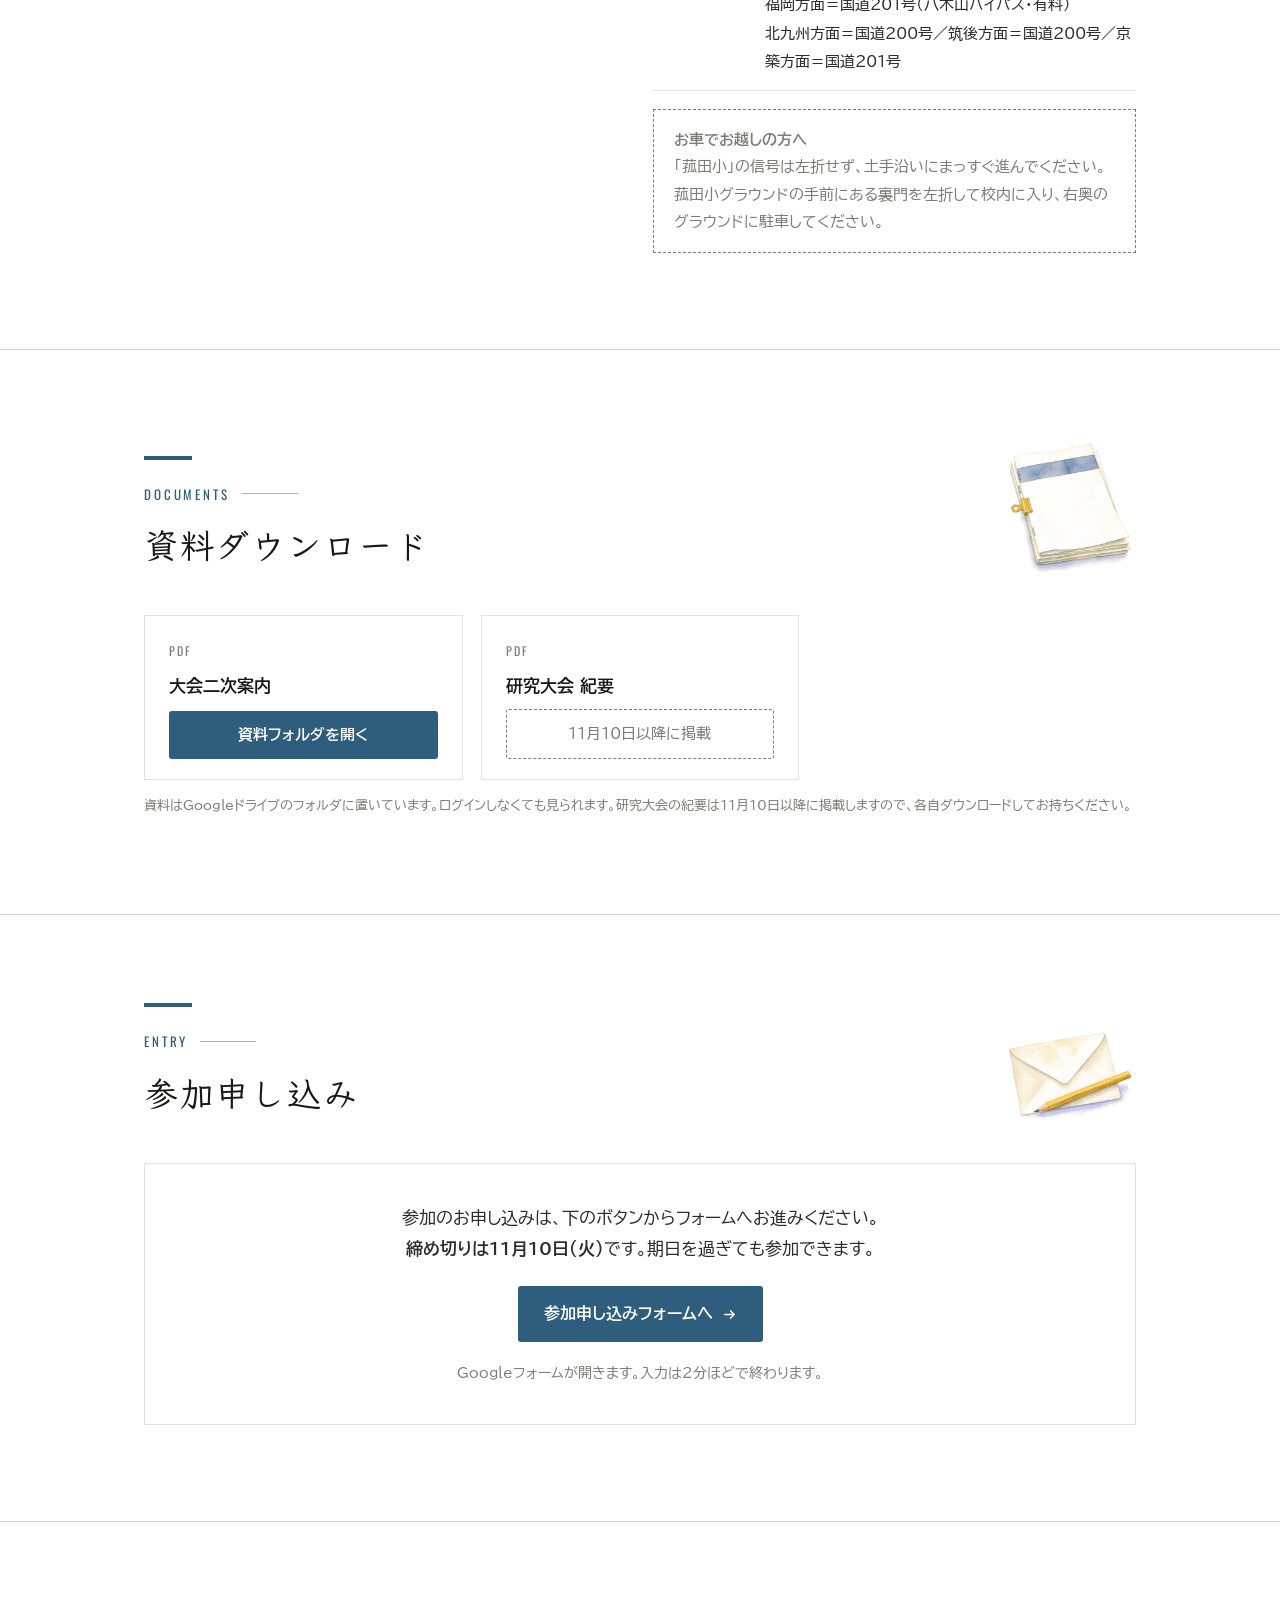
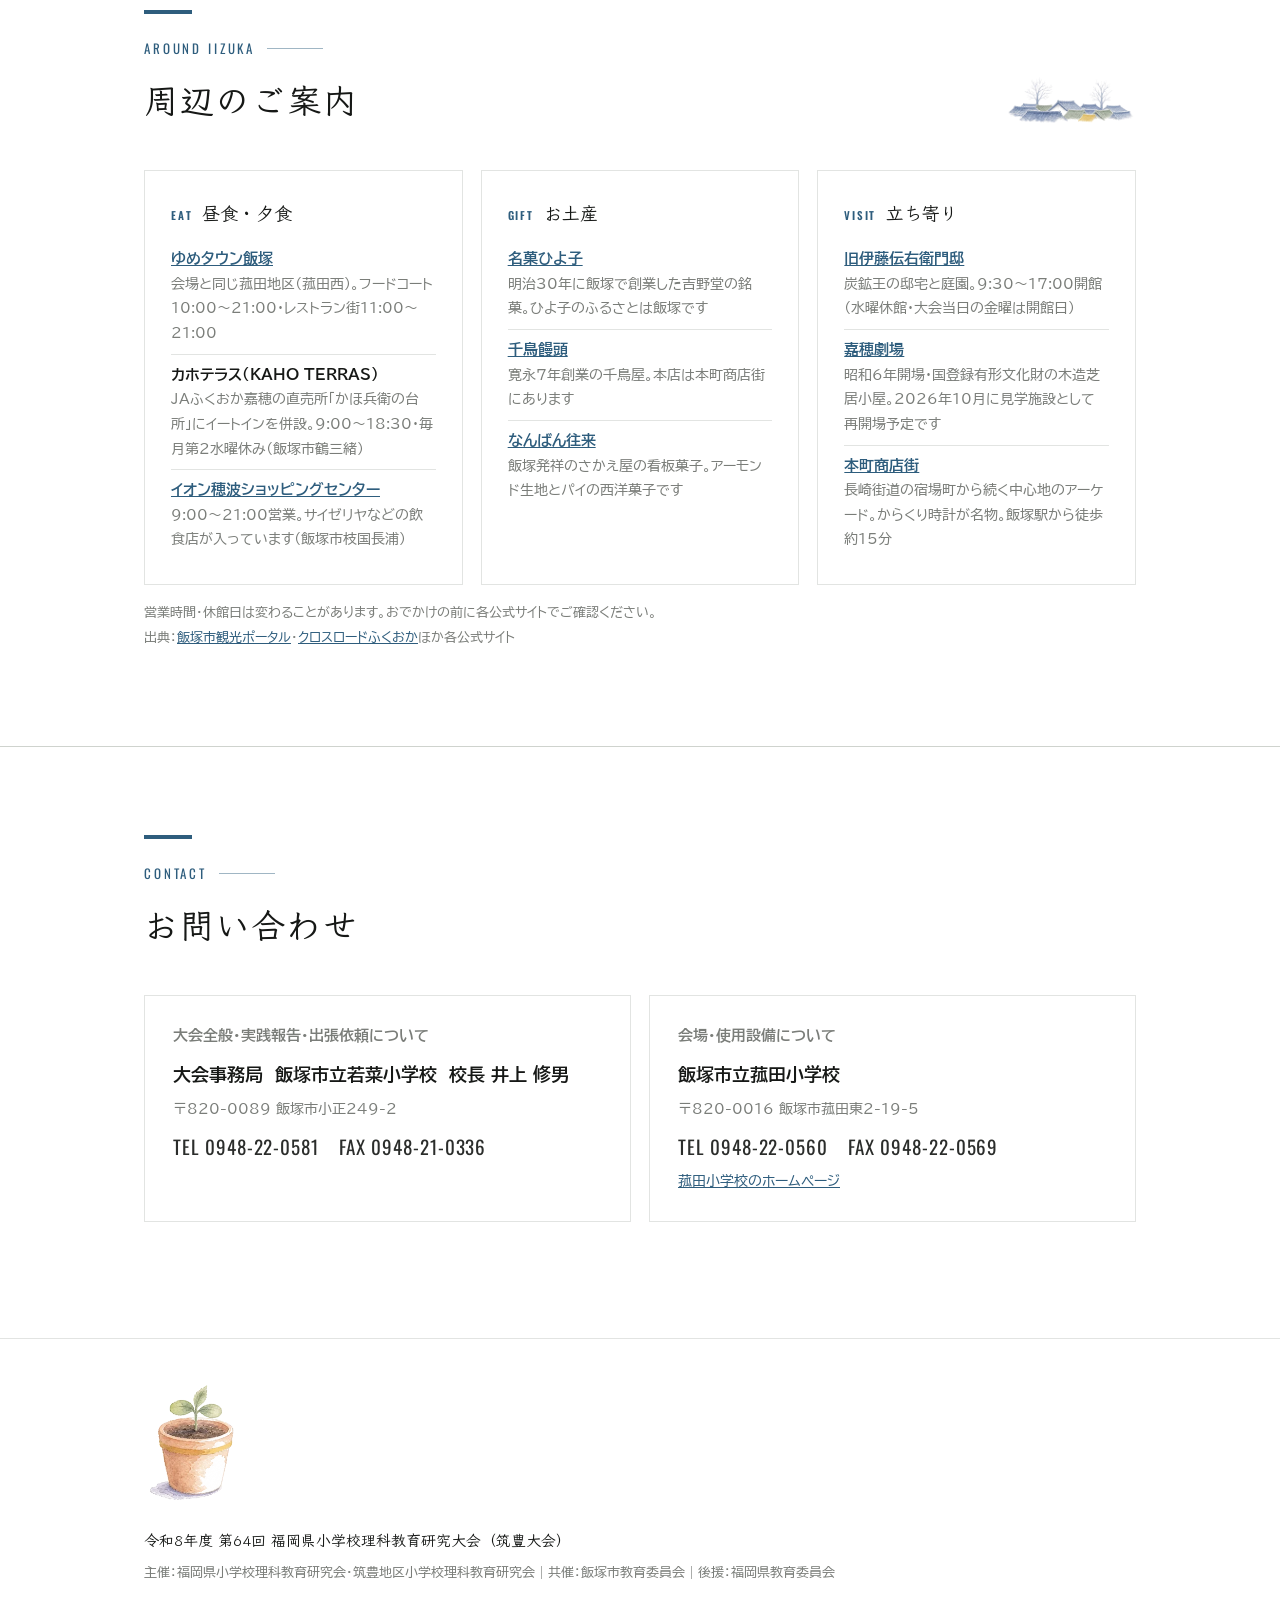
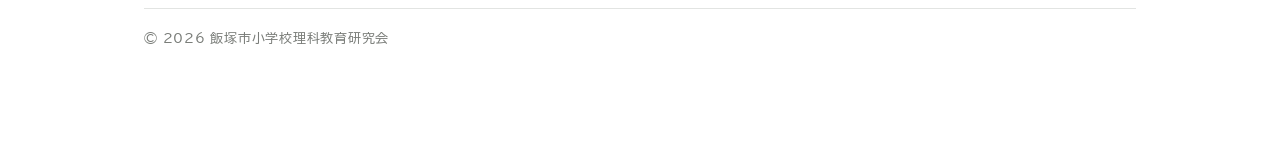
==== commit 0a13e91b: "資料フォルダを差し替え・菰田小のホームページへのリンクを追加 Co-Authored-By: Claude Opus 5.5 <noreply@anthropic.com>" ====
--- a/index.html
+++ b/index.html
@@ -322,7 +322,7 @@
       <div class="doc-card">
         <p class="dc-kind">PDF</p>
         <h3 class="ja-phrase">大会二次案内</h3>
-        <a class="doc-btn" href="https://drive.google.com/drive/folders/1HHO3eI_oe8HYUZKauEiY8uld_1CCraCd" target="_blank" rel="noopener">資料フォルダを開く</a>
+        <a class="doc-btn" href="https://drive.google.com/drive/folders/1U-v8hFw3aY3t5Zy3I9R_qkjAa8GOikoJ?usp=sharing" target="_blank" rel="noopener">資料フォルダを開く</a>
       </div>
       <div class="doc-card">
         <p class="dc-kind">PDF</p>
@@ -416,6 +416,7 @@
         <p class="cc-school">飯塚市立菰田小学校</p>
         <p class="cc-addr">〒820-0016 飯塚市菰田東2-19-5</p>
         <p class="cc-tel"><a href="tel:0948220560">TEL 0948-22-0560</a>　FAX 0948-22-0569</p>
+        <p class="cc-addr"><a href="https://www.city-iizuka.ed.jp/komoda-e/" target="_blank" rel="noopener">菰田小学校のホームページ</a></p>
       </div>
     </div>
   </div>
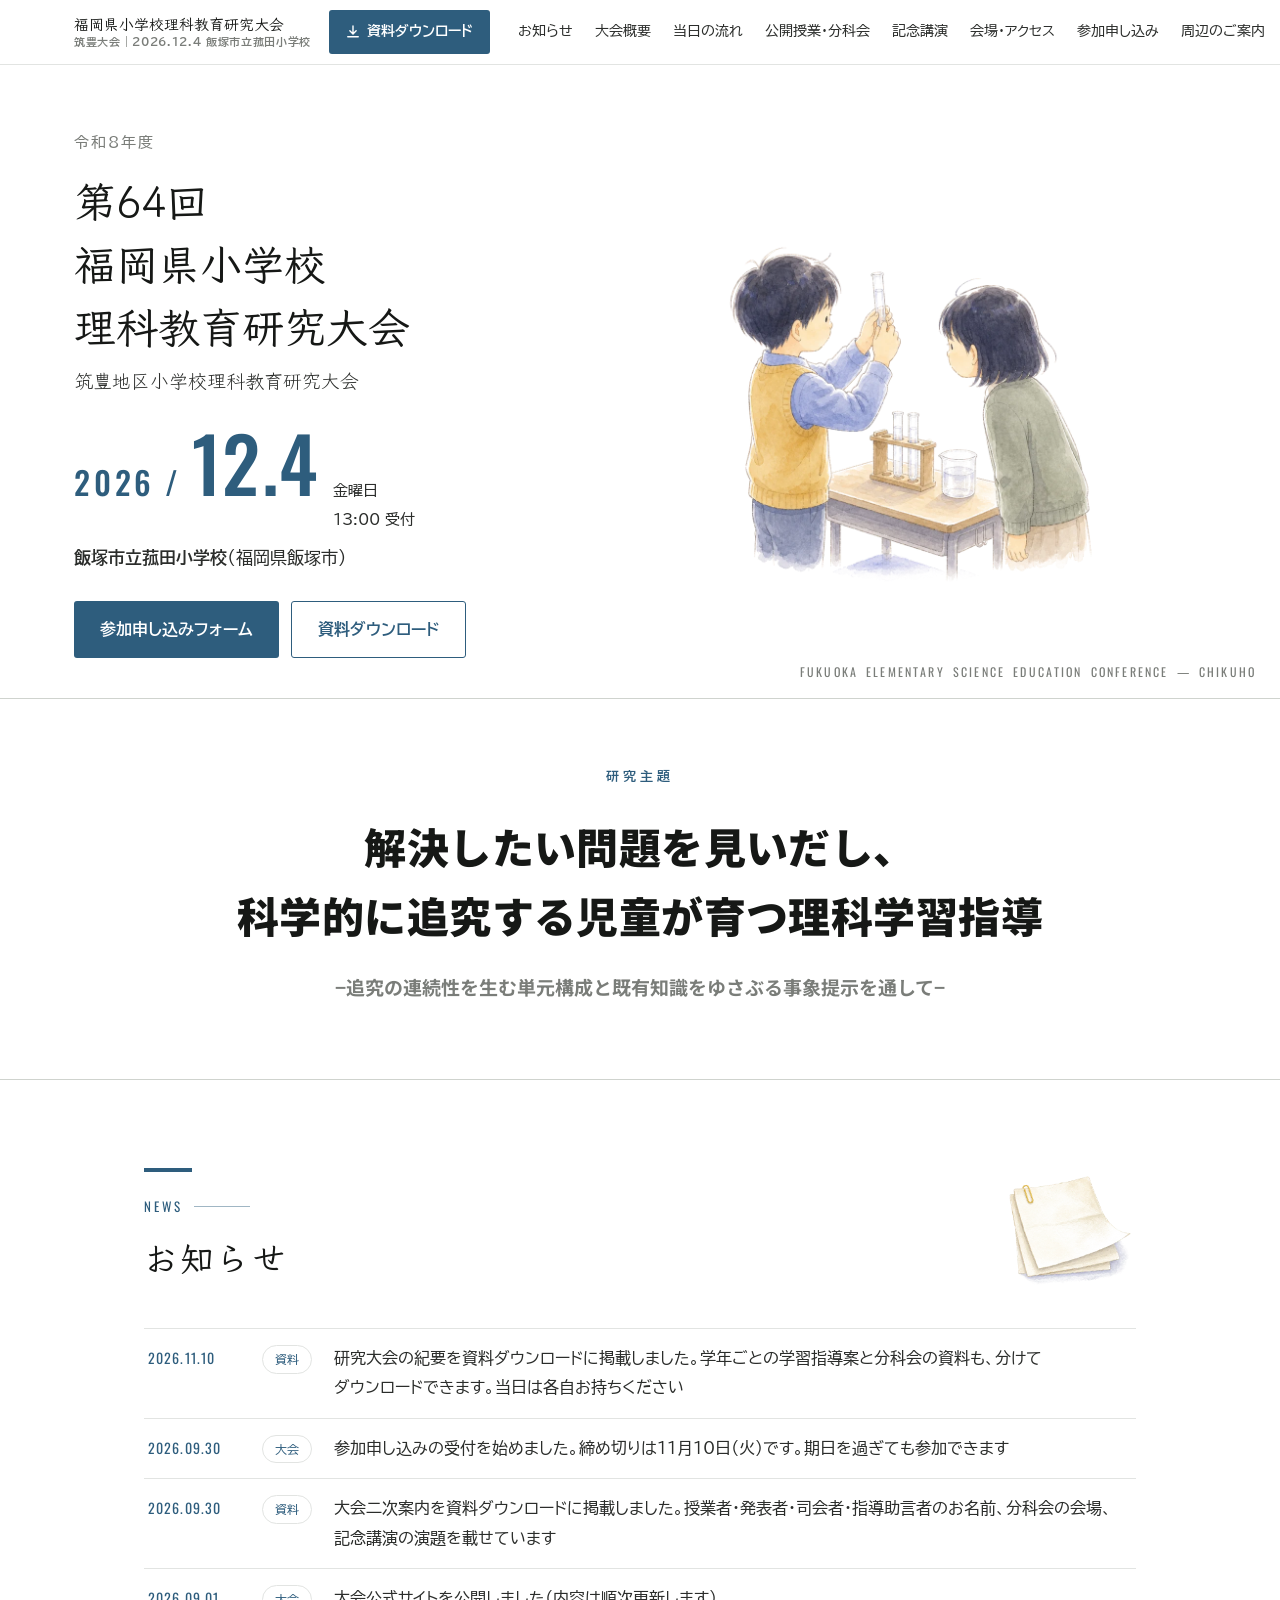
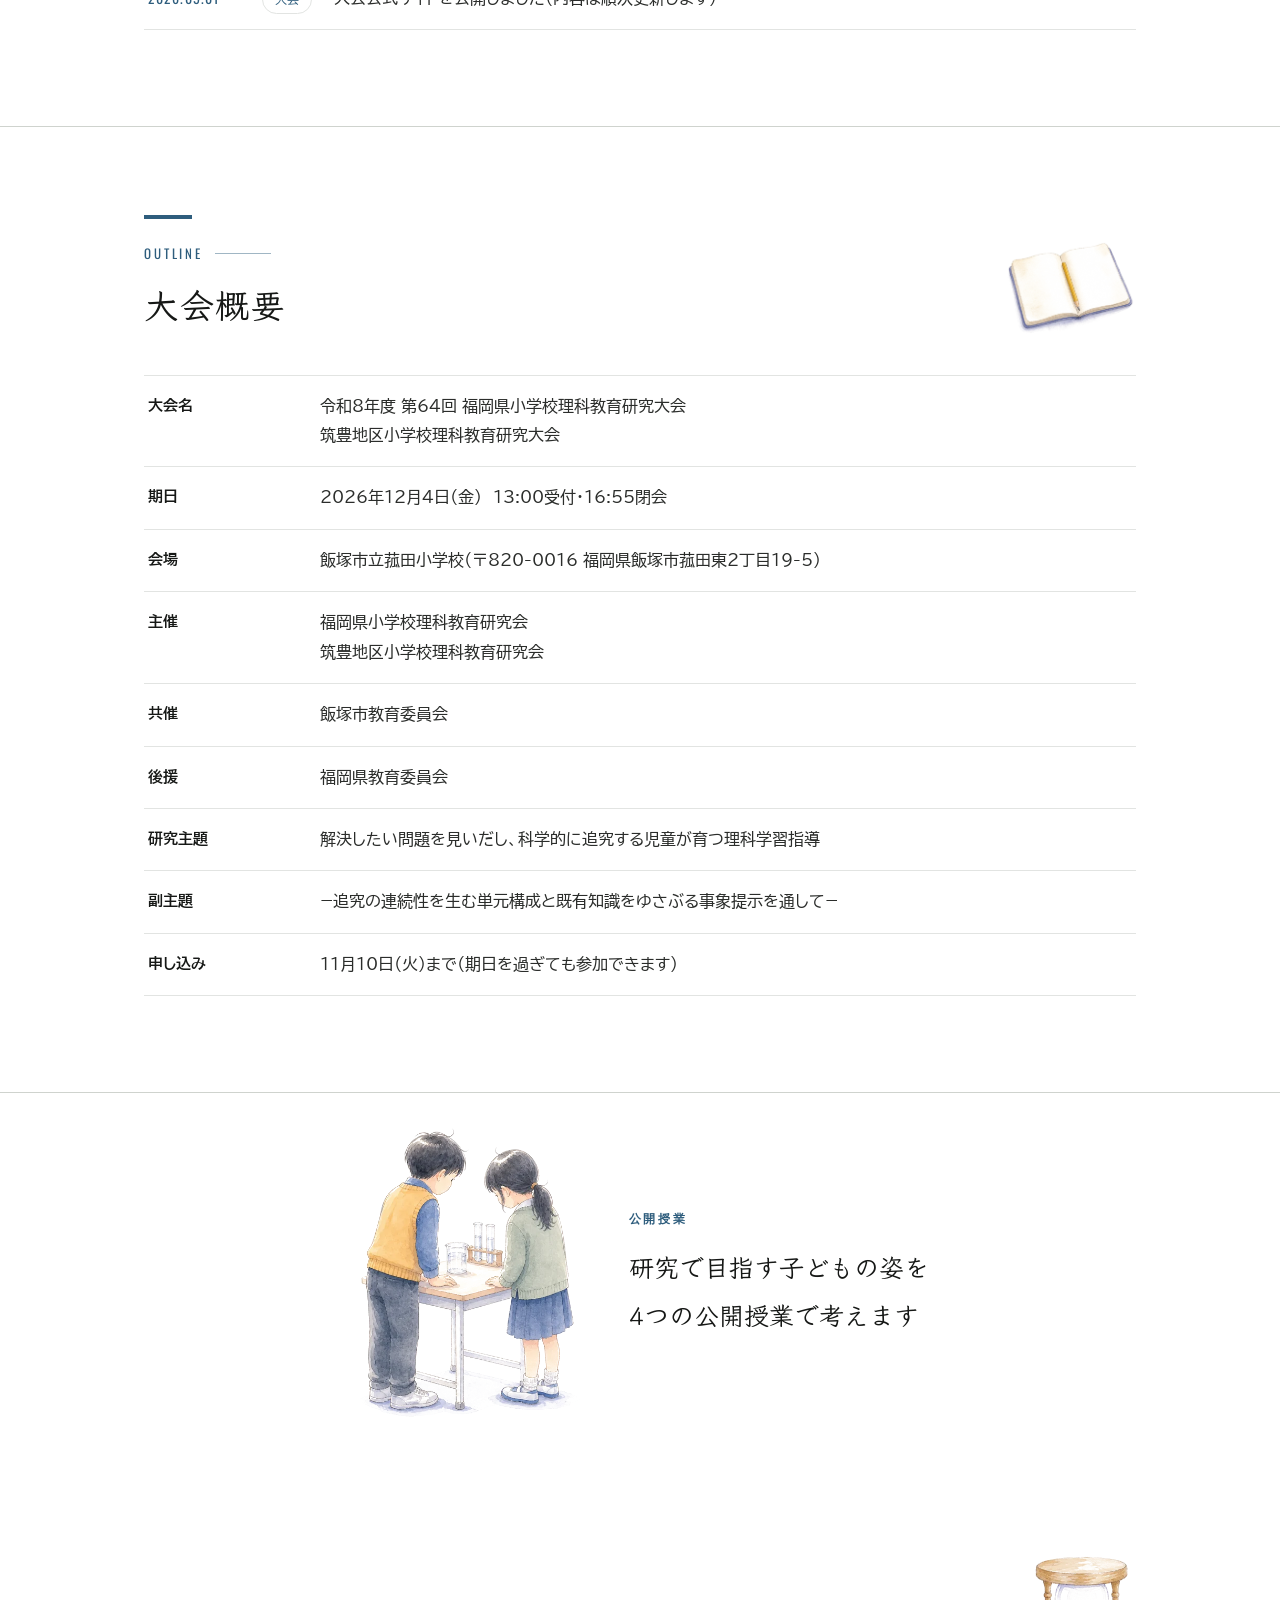
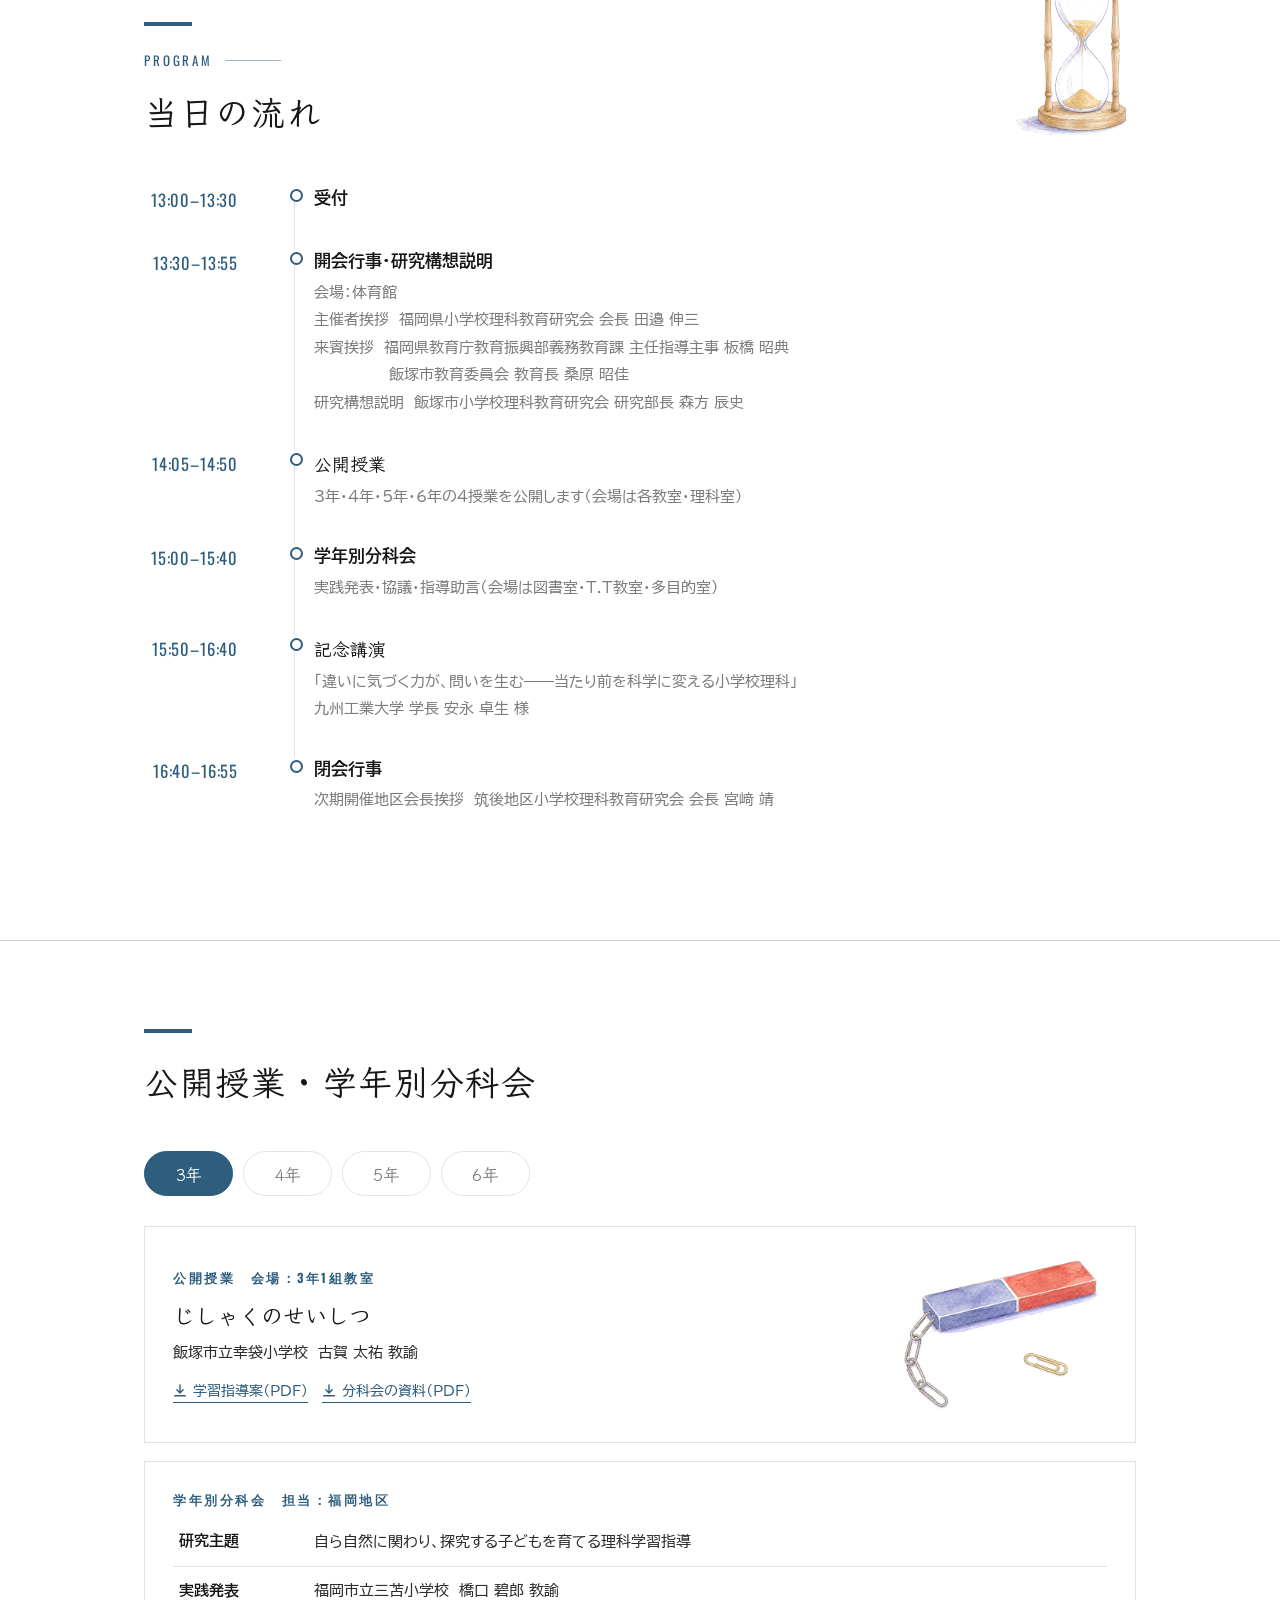
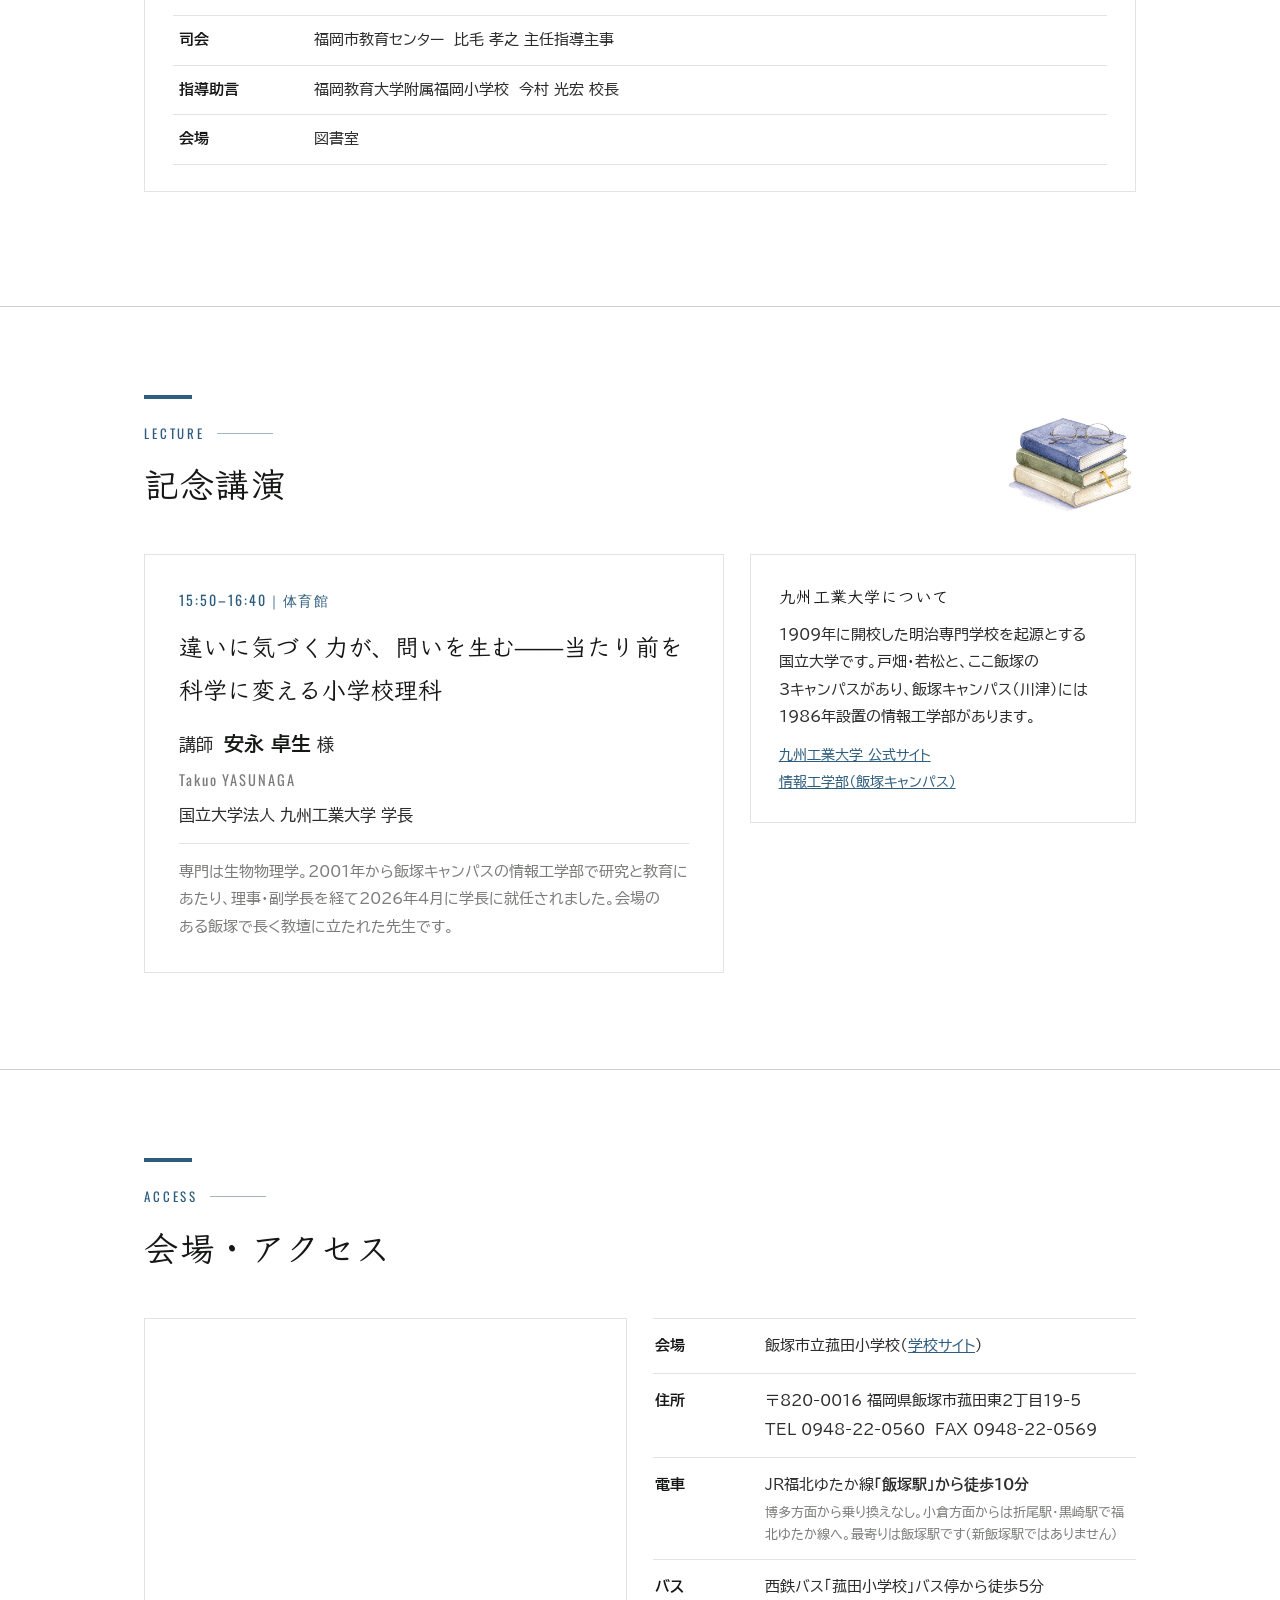
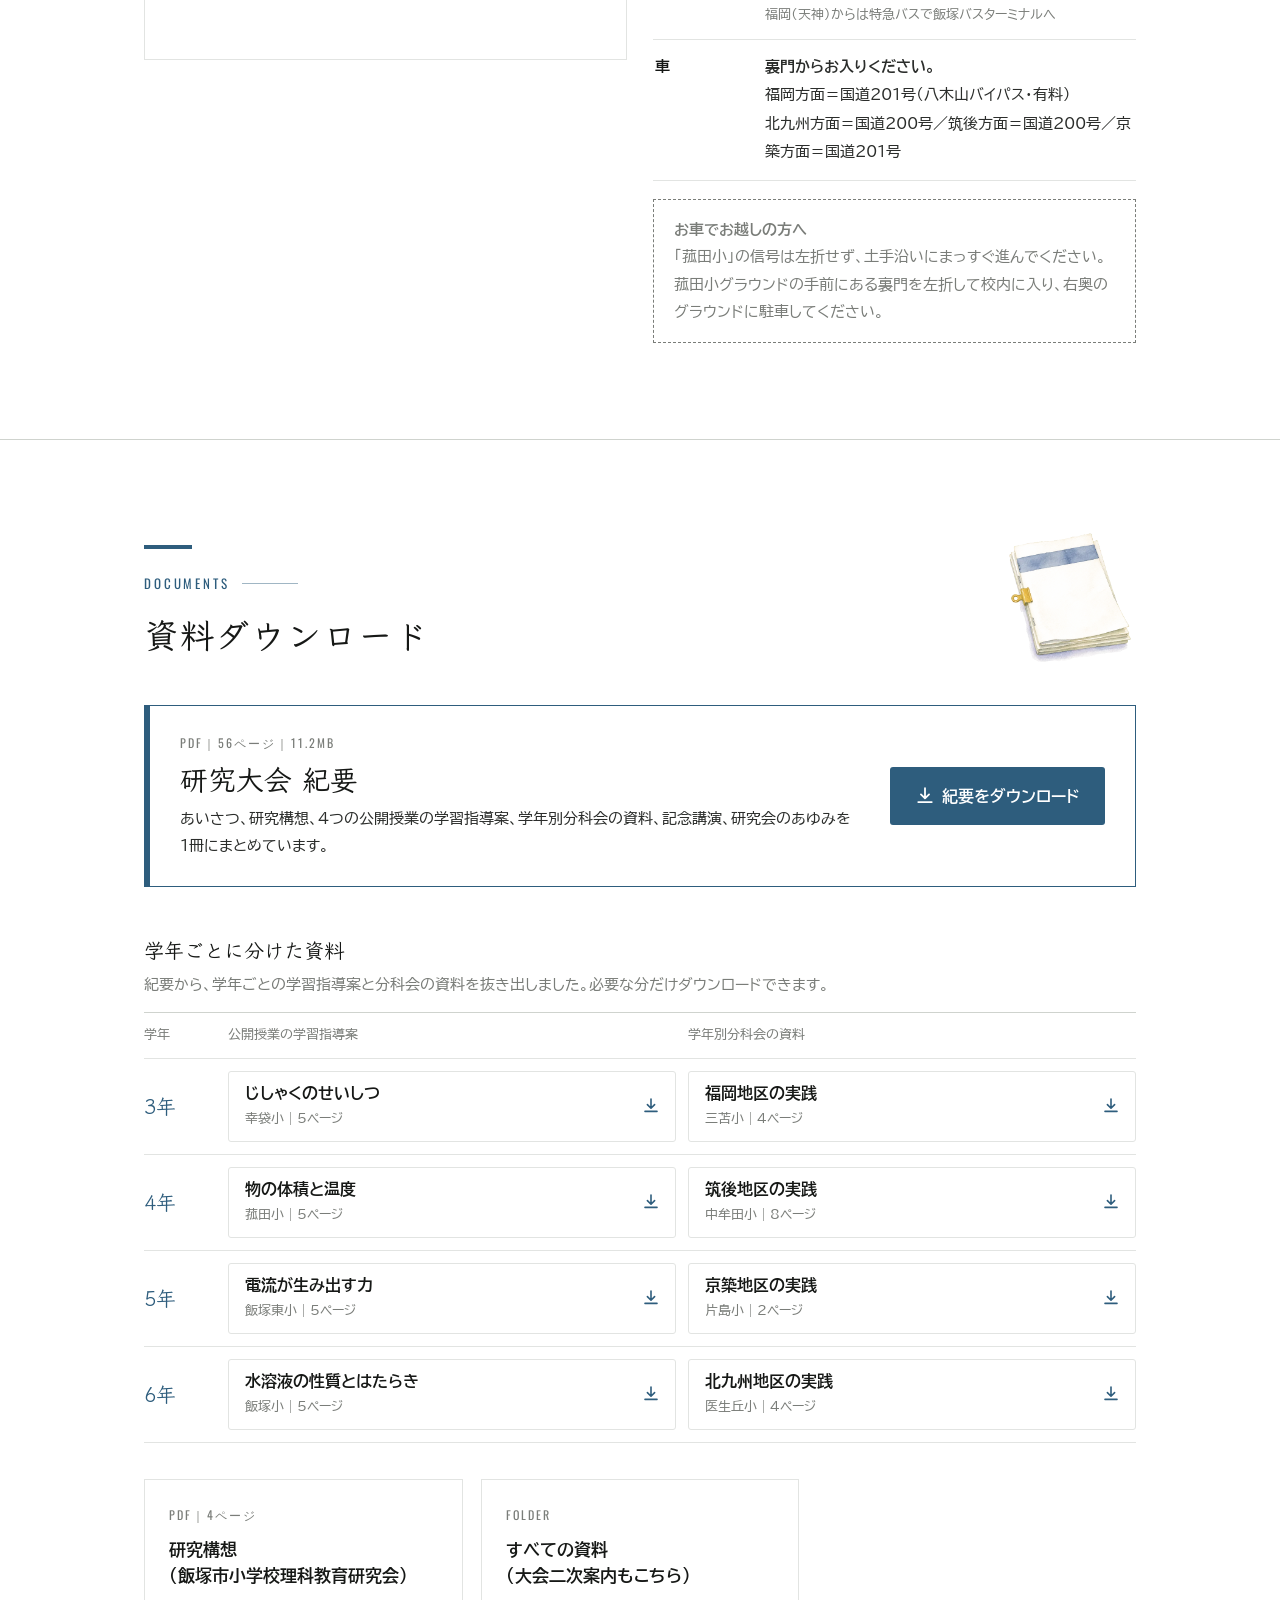
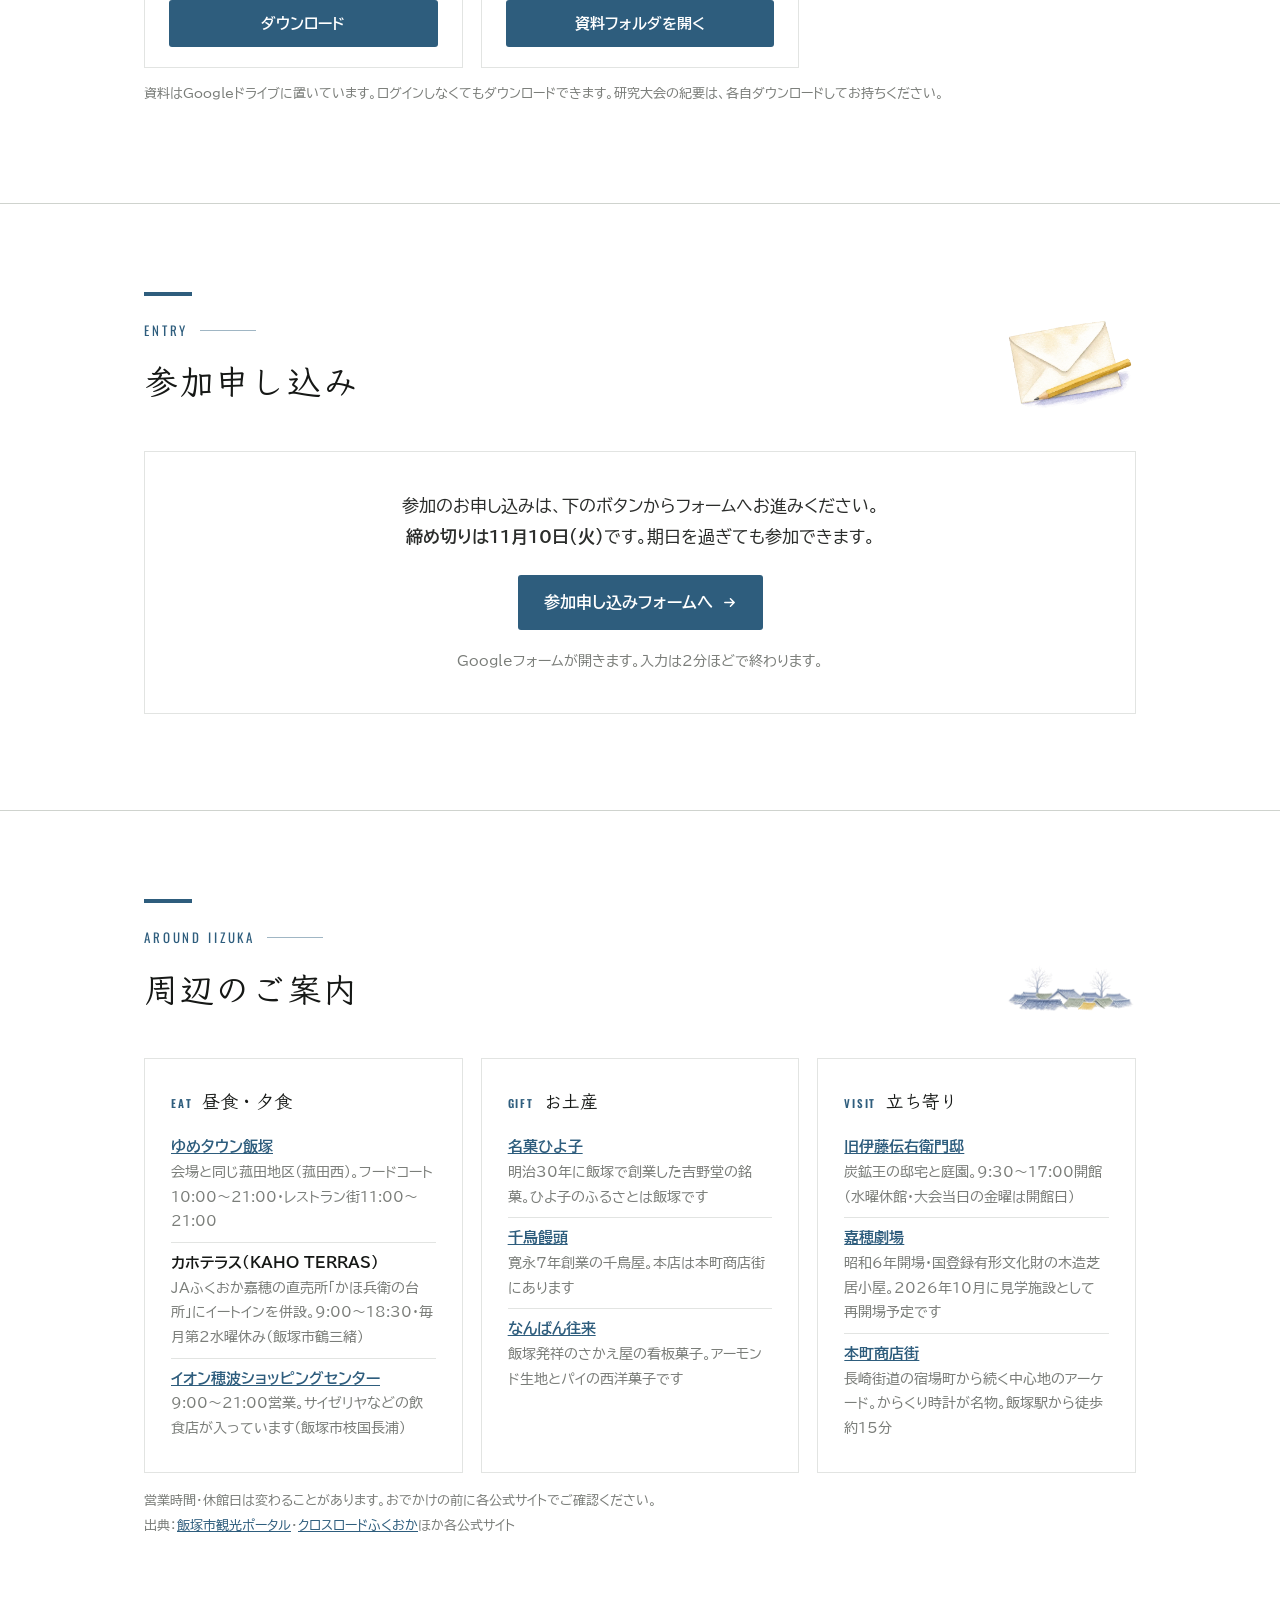
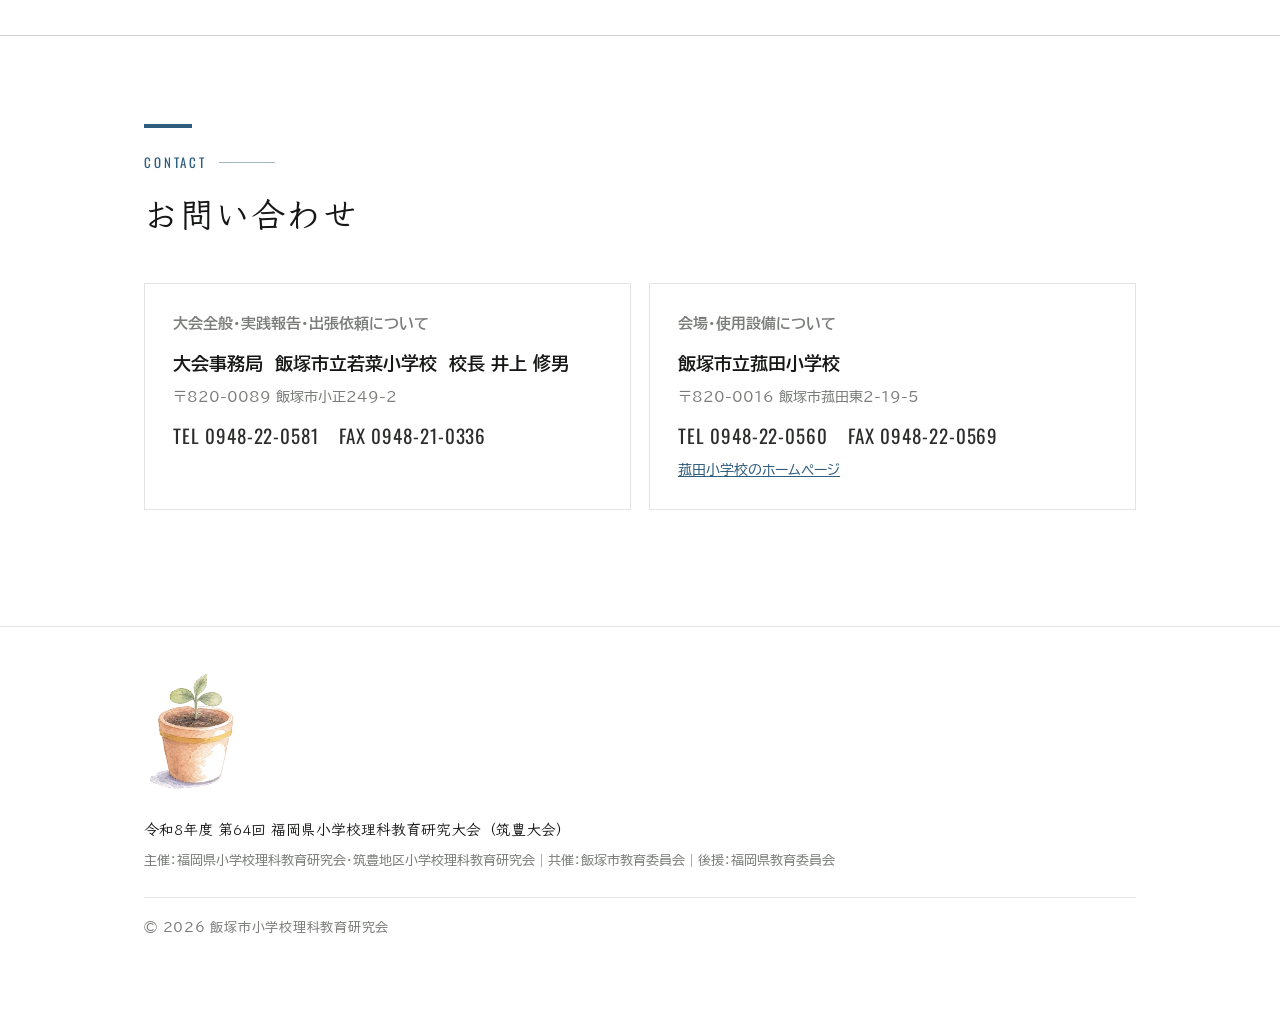
==== commit 6a7138c3: "研究大会紀要と学年ごとの指導案・分科会資料のダウンロードを追加 Co-Authored-By: Claude Opus 5.5 <noreply@anthropic.com>" ====
--- a/index.html
+++ b/index.html
@@ -8,7 +8,7 @@
 <link rel="preconnect" href="https://fonts.googleapis.com">
 <link rel="preconnect" href="https://fonts.gstatic.com" crossorigin>
 <link href="https://fonts.googleapis.com/css2?family=BIZ+UDPGothic:wght@400;700&family=Klee+One:wght@400;600&family=Noto+Sans+JP:wght@700;900&family=Oswald:wght@400;500&display=swap" rel="stylesheet">
-<link rel="stylesheet" href="assets/style.css?v=20260930a">
+<link rel="stylesheet" href="assets/style.css?v=20261110a">
 </head>
 <body>
 
@@ -84,6 +84,7 @@
     <ul class="news-list">
       <!-- ▼お知らせの追記はこの下に1行コピペ（新しいものを上へ）。tagは「大会」「資料」の2種類
            <li><time>2026.10.01</time><i class="tag">資料</i><span>ここに本文</span></li> -->
+      <li><time>2026.11.10</time><i class="tag">資料</i><span class="ja-phrase">研究大会の紀要を資料ダウンロードに掲載しました。学年ごとの学習指導案と分科会の資料も、分けてダウンロードできます。当日は各自お持ちください</span></li>
       <li><time>2026.09.30</time><i class="tag">大会</i><span class="ja-phrase">参加申し込みの受付を始めました。締め切りは11月10日（火）です。期日を過ぎても参加できます</span></li>
       <li><time>2026.09.30</time><i class="tag">資料</i><span class="ja-phrase">大会二次案内を資料ダウンロードに掲載しました。授業者・発表者・司会者・指導助言者のお名前、分科会の会場、記念講演の演題を載せています</span></li>
       <li><time>2026.09.01</time><i class="tag">大会</i><span>大会公式サイトを公開しました（内容は順次更新します）</span></li>
@@ -170,6 +171,7 @@
           <p class="lc-label ja">公開授業　会場：3年1組教室</p>
           <h3 class="ja-phrase">じしゃくのせいしつ</h3>
           <p class="lc-meta">飯塚市立幸袋小学校　古賀 太祐 教諭</p>
+          <p class="lc-dl"><a href="https://drive.google.com/uc?export=download&amp;id=1SO8g9YQccId15br-gw4N8YBsGSu0MdLG"><svg viewBox="0 0 16 16" aria-hidden="true"><path d="M8 1v9M4.4 6.6 8 10.2l3.6-3.6M2 13.4h12" fill="none" stroke="currentColor" stroke-width="1.6" stroke-linecap="round" stroke-linejoin="round"/></svg>学習指導案（PDF）</a><a href="https://drive.google.com/uc?export=download&amp;id=1FUMi6LbWq0rBrMDQHA7-COl2y8JiR36V"><svg viewBox="0 0 16 16" aria-hidden="true"><path d="M8 1v9M4.4 6.6 8 10.2l3.6-3.6M2 13.4h12" fill="none" stroke="currentColor" stroke-width="1.6" stroke-linecap="round" stroke-linejoin="round"/></svg>分科会の資料（PDF）</a></p>
         </div>
         <p class="lc-art"><img src="assets/img/km_unit_g3_jishaku.webp" alt="青と赤の棒磁石にゼムクリップが引きつけられる水彩" loading="lazy"></p>
       </div>
@@ -192,6 +194,7 @@
           <p class="lc-label ja">公開授業　会場：4年1組教室</p>
           <h3 class="ja-phrase">ものの温度と体積</h3>
           <p class="lc-meta">飯塚市立菰田小学校　外﨑 顯博 教諭</p>
+          <p class="lc-dl"><a href="https://drive.google.com/uc?export=download&amp;id=1oTrcPzUYlp1Zp0vcMiuBbLSCJY87NOpD"><svg viewBox="0 0 16 16" aria-hidden="true"><path d="M8 1v9M4.4 6.6 8 10.2l3.6-3.6M2 13.4h12" fill="none" stroke="currentColor" stroke-width="1.6" stroke-linecap="round" stroke-linejoin="round"/></svg>学習指導案（PDF）</a><a href="https://drive.google.com/uc?export=download&amp;id=1XIrVgoM86EmcmS387k5H3ZYZrxZ6Ks_k"><svg viewBox="0 0 16 16" aria-hidden="true"><path d="M8 1v9M4.4 6.6 8 10.2l3.6-3.6M2 13.4h12" fill="none" stroke="currentColor" stroke-width="1.6" stroke-linecap="round" stroke-linejoin="round"/></svg>分科会の資料（PDF）</a></p>
         </div>
         <p class="lc-art"><img src="assets/img/km_unit_g4_taiseki.webp" alt="金属球膨張試験器の球と輪の水彩" loading="lazy"></p>
       </div>
@@ -214,6 +217,7 @@
           <p class="lc-label ja">公開授業　会場：5年1組教室</p>
           <h3 class="ja-phrase">電流がうみ出す力</h3>
           <p class="lc-meta">飯塚市立飯塚東小学校　下村 隆也 教諭</p>
+          <p class="lc-dl"><a href="https://drive.google.com/uc?export=download&amp;id=162arOKwpZDEl_UVTuD_443tDUZ8yLgmX"><svg viewBox="0 0 16 16" aria-hidden="true"><path d="M8 1v9M4.4 6.6 8 10.2l3.6-3.6M2 13.4h12" fill="none" stroke="currentColor" stroke-width="1.6" stroke-linecap="round" stroke-linejoin="round"/></svg>学習指導案（PDF）</a><a href="https://drive.google.com/uc?export=download&amp;id=1UaHwrNanX1W6b7fQ8B1xmw6nuMxf311e"><svg viewBox="0 0 16 16" aria-hidden="true"><path d="M8 1v9M4.4 6.6 8 10.2l3.6-3.6M2 13.4h12" fill="none" stroke="currentColor" stroke-width="1.6" stroke-linecap="round" stroke-linejoin="round"/></svg>分科会の資料（PDF）</a></p>
         </div>
         <p class="lc-art"><img src="assets/img/km_unit_g5_denjishaku.webp" alt="コイルに導線を巻く子どもの水彩" loading="lazy"></p>
       </div>
@@ -236,6 +240,7 @@
           <p class="lc-label ja">公開授業　会場：理科室</p>
           <h3 class="ja-phrase">水溶液の性質とはたらき</h3>
           <p class="lc-meta">飯塚市立飯塚小学校　内村 亮太 教諭</p>
+          <p class="lc-dl"><a href="https://drive.google.com/uc?export=download&amp;id=1vkQSQmWG1Q2C2Zom9PRx1_Q9AzudDmqp"><svg viewBox="0 0 16 16" aria-hidden="true"><path d="M8 1v9M4.4 6.6 8 10.2l3.6-3.6M2 13.4h12" fill="none" stroke="currentColor" stroke-width="1.6" stroke-linecap="round" stroke-linejoin="round"/></svg>学習指導案（PDF）</a><a href="https://drive.google.com/uc?export=download&amp;id=17jWPKCco9nNPo14ekhF8BCvVhbeAQmg2"><svg viewBox="0 0 16 16" aria-hidden="true"><path d="M8 1v9M4.4 6.6 8 10.2l3.6-3.6M2 13.4h12" fill="none" stroke="currentColor" stroke-width="1.6" stroke-linecap="round" stroke-linejoin="round"/></svg>分科会の資料（PDF）</a></p>
         </div>
         <p class="lc-art"><img src="assets/img/km_unit_g6_suiyoueki.webp" alt="試験管立てに並んだ水溶液の水彩" loading="lazy"></p>
       </div>
@@ -317,20 +322,59 @@
       </div>
       <p class="sec-motif"><img src="assets/img/km_docs_taba.webp" alt="書類の束の水彩" loading="lazy"></p>
     </div>
+    <!-- ▼資料はGoogleドライブの公開フォルダ「小理研-公開資料」に置いている。ボタンはファイルを直接ダウンロードするリンク
+         （https://drive.google.com/uc?export=download&id=ファイルID）。差し替えるときはIDだけ変える -->
+    <div class="kiyou-card">
+      <div class="kc-text">
+        <p class="dc-kind">PDF｜56ページ｜11.2MB</p>
+        <h3 class="ja-phrase">研究大会 紀要</h3>
+        <p class="kc-desc ja-phrase">あいさつ、研究構想、4つの公開授業の学習指導案、学年別分科会の資料、記念講演、研究会のあゆみを1冊にまとめています。</p>
+      </div>
+      <a class="doc-btn kc-btn" href="https://drive.google.com/uc?export=download&amp;id=178uSjkKNurLm-6EEaBPv9QnxkOR43_o_">
+        <svg viewBox="0 0 16 16" aria-hidden="true"><path d="M8 1v9M4.4 6.6 8 10.2l3.6-3.6M2 13.4h12" fill="none" stroke="currentColor" stroke-width="1.6" stroke-linecap="round" stroke-linejoin="round"/></svg>
+        紀要をダウンロード
+      </a>
+    </div>
+
+    <h3 class="doc-sub">学年ごとに分けた資料</h3>
+    <p class="doc-sub-lead ja-phrase">紀要から、学年ごとの学習指導案と分科会の資料を抜き出しました。必要な分だけダウンロードできます。</p>
+    <div class="grade-dl" role="table" aria-label="学年ごとの資料">
+      <div class="gd-head" role="row"><span role="columnheader">学年</span><span role="columnheader">公開授業の学習指導案</span><span role="columnheader">学年別分科会の資料</span></div>
+      <div class="gd-row" role="row">
+        <span class="gd-grade" role="rowheader">3年</span>
+        <a class="gd-link" role="cell" href="https://drive.google.com/uc?export=download&amp;id=1SO8g9YQccId15br-gw4N8YBsGSu0MdLG"><b class="ja-phrase">じしゃくのせいしつ</b><small>幸袋小｜5ページ</small></a>
+        <a class="gd-link" role="cell" href="https://drive.google.com/uc?export=download&amp;id=1FUMi6LbWq0rBrMDQHA7-COl2y8JiR36V"><b class="ja-phrase">福岡地区の実践</b><small>三苫小｜4ページ</small></a>
+      </div>
+      <div class="gd-row" role="row">
+        <span class="gd-grade" role="rowheader">4年</span>
+        <a class="gd-link" role="cell" href="https://drive.google.com/uc?export=download&amp;id=1oTrcPzUYlp1Zp0vcMiuBbLSCJY87NOpD"><b class="ja-phrase">物の体積と温度</b><small>菰田小｜5ページ</small></a>
+        <a class="gd-link" role="cell" href="https://drive.google.com/uc?export=download&amp;id=1XIrVgoM86EmcmS387k5H3ZYZrxZ6Ks_k"><b class="ja-phrase">筑後地区の実践</b><small>中牟田小｜8ページ</small></a>
+      </div>
+      <div class="gd-row" role="row">
+        <span class="gd-grade" role="rowheader">5年</span>
+        <a class="gd-link" role="cell" href="https://drive.google.com/uc?export=download&amp;id=162arOKwpZDEl_UVTuD_443tDUZ8yLgmX"><b class="ja-phrase">電流が生み出す力</b><small>飯塚東小｜5ページ</small></a>
+        <a class="gd-link" role="cell" href="https://drive.google.com/uc?export=download&amp;id=1UaHwrNanX1W6b7fQ8B1xmw6nuMxf311e"><b class="ja-phrase">京築地区の実践</b><small>片島小｜2ページ</small></a>
+      </div>
+      <div class="gd-row" role="row">
+        <span class="gd-grade" role="rowheader">6年</span>
+        <a class="gd-link" role="cell" href="https://drive.google.com/uc?export=download&amp;id=1vkQSQmWG1Q2C2Zom9PRx1_Q9AzudDmqp"><b class="ja-phrase">水溶液の性質とはたらき</b><small>飯塚小｜5ページ</small></a>
+        <a class="gd-link" role="cell" href="https://drive.google.com/uc?export=download&amp;id=17jWPKCco9nNPo14ekhF8BCvVhbeAQmg2"><b class="ja-phrase">北九州地区の実践</b><small>医生丘小｜4ページ</small></a>
+      </div>
+    </div>
+
     <div class="doc-grid">
-      <!-- ▼資料はGoogleドライブの公開フォルダに入れるだけで見られる。カードは「何があるか」の目印 -->
       <div class="doc-card">
-        <p class="dc-kind">PDF</p>
-        <h3 class="ja-phrase">大会二次案内</h3>
+        <p class="dc-kind">PDF｜4ページ</p>
+        <h3 class="ja-phrase">研究構想（飯塚市小学校理科教育研究会）</h3>
+        <a class="doc-btn" href="https://drive.google.com/uc?export=download&amp;id=1wqPuRF_ukW9_r0e34vE8l13G5GXqp-rh">ダウンロード</a>
+      </div>
+      <div class="doc-card">
+        <p class="dc-kind">FOLDER</p>
+        <h3 class="ja-phrase">すべての資料（大会二次案内もこちら）</h3>
         <a class="doc-btn" href="https://drive.google.com/drive/folders/1U-v8hFw3aY3t5Zy3I9R_qkjAa8GOikoJ?usp=sharing" target="_blank" rel="noopener">資料フォルダを開く</a>
       </div>
-      <div class="doc-card">
-        <p class="dc-kind">PDF</p>
-        <h3 class="ja-phrase">研究大会 紀要</h3>
-        <a class="doc-btn pending" href="#">11月10日以降に掲載</a>
-      </div>
-    </div>
-    <p class="doc-note ja-phrase">資料はGoogleドライブのフォルダに置いています。ログインしなくても見られます。研究大会の紀要は11月10日以降に掲載しますので、各自ダウンロードしてお持ちください。</p>
+    </div>
+    <p class="doc-note ja-phrase">資料はGoogleドライブに置いています。ログインしなくてもダウンロードできます。研究大会の紀要は、各自ダウンロードしてお持ちください。</p>
   </div>
 </section>
 
--- a/assets/style.css
+++ b/assets/style.css
@@ -353,6 +353,59 @@
   pointer-events:none;font-weight:400;
 }
 .doc-note{font-size:13px;color:var(--sub);margin-top:14px;}
+
+/* 紀要（いちばん大きく） */
+.kiyou-card{
+  display:grid;grid-template-columns:1fr auto;gap:20px 32px;align-items:center;
+  border:1px solid var(--accent);border-left-width:6px;background:#fff;
+  padding:26px 30px;margin-bottom:44px;
+}
+.kiyou-card .dc-kind{font-family:var(--font-en);font-size:12px;letter-spacing:.18em;color:var(--sub);}
+.kiyou-card h3{font-family:var(--font-hand);font-size:clamp(22px,2.6vw,28px);font-weight:600;color:var(--black);line-height:1.5;margin:2px 0 6px;}
+.kc-desc{font-size:14.5px;color:var(--ink);}
+.kc-btn{display:inline-flex;align-items:center;justify-content:center;gap:8px;font-size:16px;padding:14px 26px;white-space:nowrap;}
+.kc-btn svg{width:18px;height:18px;}
+
+/* 学年ごとに分けた資料 */
+.doc-sub{font-family:var(--font-hand);font-size:20px;font-weight:600;color:var(--black);}
+.doc-sub-lead{font-size:14.5px;color:var(--sub);margin:2px 0 14px;}
+.grade-dl{border-top:1px solid var(--rule);margin-bottom:36px;}
+.gd-head,.gd-row{display:grid;grid-template-columns:72px 1fr 1fr;gap:12px;align-items:stretch;}
+.gd-head{font-size:13px;color:var(--sub);padding:10px 0;border-bottom:1px solid var(--line);}
+.gd-row{padding:12px 0;border-bottom:1px solid var(--line);}
+.gd-grade{font-family:var(--font-hand);font-size:20px;font-weight:600;color:var(--accent);display:flex;align-items:center;}
+.gd-link{
+  display:flex;flex-direction:column;justify-content:center;gap:2px;
+  border:1px solid var(--line);border-radius:3px;padding:10px 44px 10px 16px;
+  text-decoration:none;color:var(--black);position:relative;background:#fff;
+}
+.gd-link b{font-size:15.5px;font-weight:600;line-height:1.5;}
+.gd-link small{font-size:12.5px;color:var(--sub);}
+.gd-link::after{
+  content:"";position:absolute;right:16px;top:50%;width:16px;height:16px;margin-top:-8px;
+  background:currentColor;color:var(--accent);
+  -webkit-mask:url("data:image/svg+xml,%3Csvg xmlns='http://www.w3.org/2000/svg' viewBox='0 0 16 16'%3E%3Cpath d='M8 1v9M4.4 6.6 8 10.2l3.6-3.6M2 13.4h12' fill='none' stroke='black' stroke-width='1.6' stroke-linecap='round' stroke-linejoin='round'/%3E%3C/svg%3E") center/contain no-repeat;
+          mask:url("data:image/svg+xml,%3Csvg xmlns='http://www.w3.org/2000/svg' viewBox='0 0 16 16'%3E%3Cpath d='M8 1v9M4.4 6.6 8 10.2l3.6-3.6M2 13.4h12' fill='none' stroke='black' stroke-width='1.6' stroke-linecap='round' stroke-linejoin='round'/%3E%3C/svg%3E") center/contain no-repeat;
+}
+.gd-link:hover{border-color:var(--accent);background:var(--accent-wash);}
+
+/* 公開授業タブの中のダウンロード */
+.lc-dl{margin-top:12px;display:flex;flex-wrap:wrap;gap:8px 14px;font-size:14px;}
+.lc-dl a{display:inline-flex;align-items:center;gap:6px;text-decoration:none;border-bottom:1px solid currentColor;line-height:1.6;}
+.lc-dl svg{width:14px;height:14px;flex-shrink:0;}
+
+@media(max-width:760px){
+  .kiyou-card{grid-template-columns:1fr;padding:22px 20px;}
+  .kc-btn{width:100%;}
+  .gd-head{display:none;}
+  .gd-row{grid-template-columns:1fr 1fr;gap:8px 10px;}
+  .gd-grade{grid-column:1/-1;font-size:18px;}
+  .gd-link{padding:10px 36px 10px 12px;}
+  .gd-link::after{right:12px;}
+}
+@media(max-width:420px){
+  .gd-row{grid-template-columns:1fr;}
+}
 
 /* ---- 周辺のご案内 ---- */
 .town-grid{display:grid;grid-template-columns:repeat(3,1fr);gap:18px;}
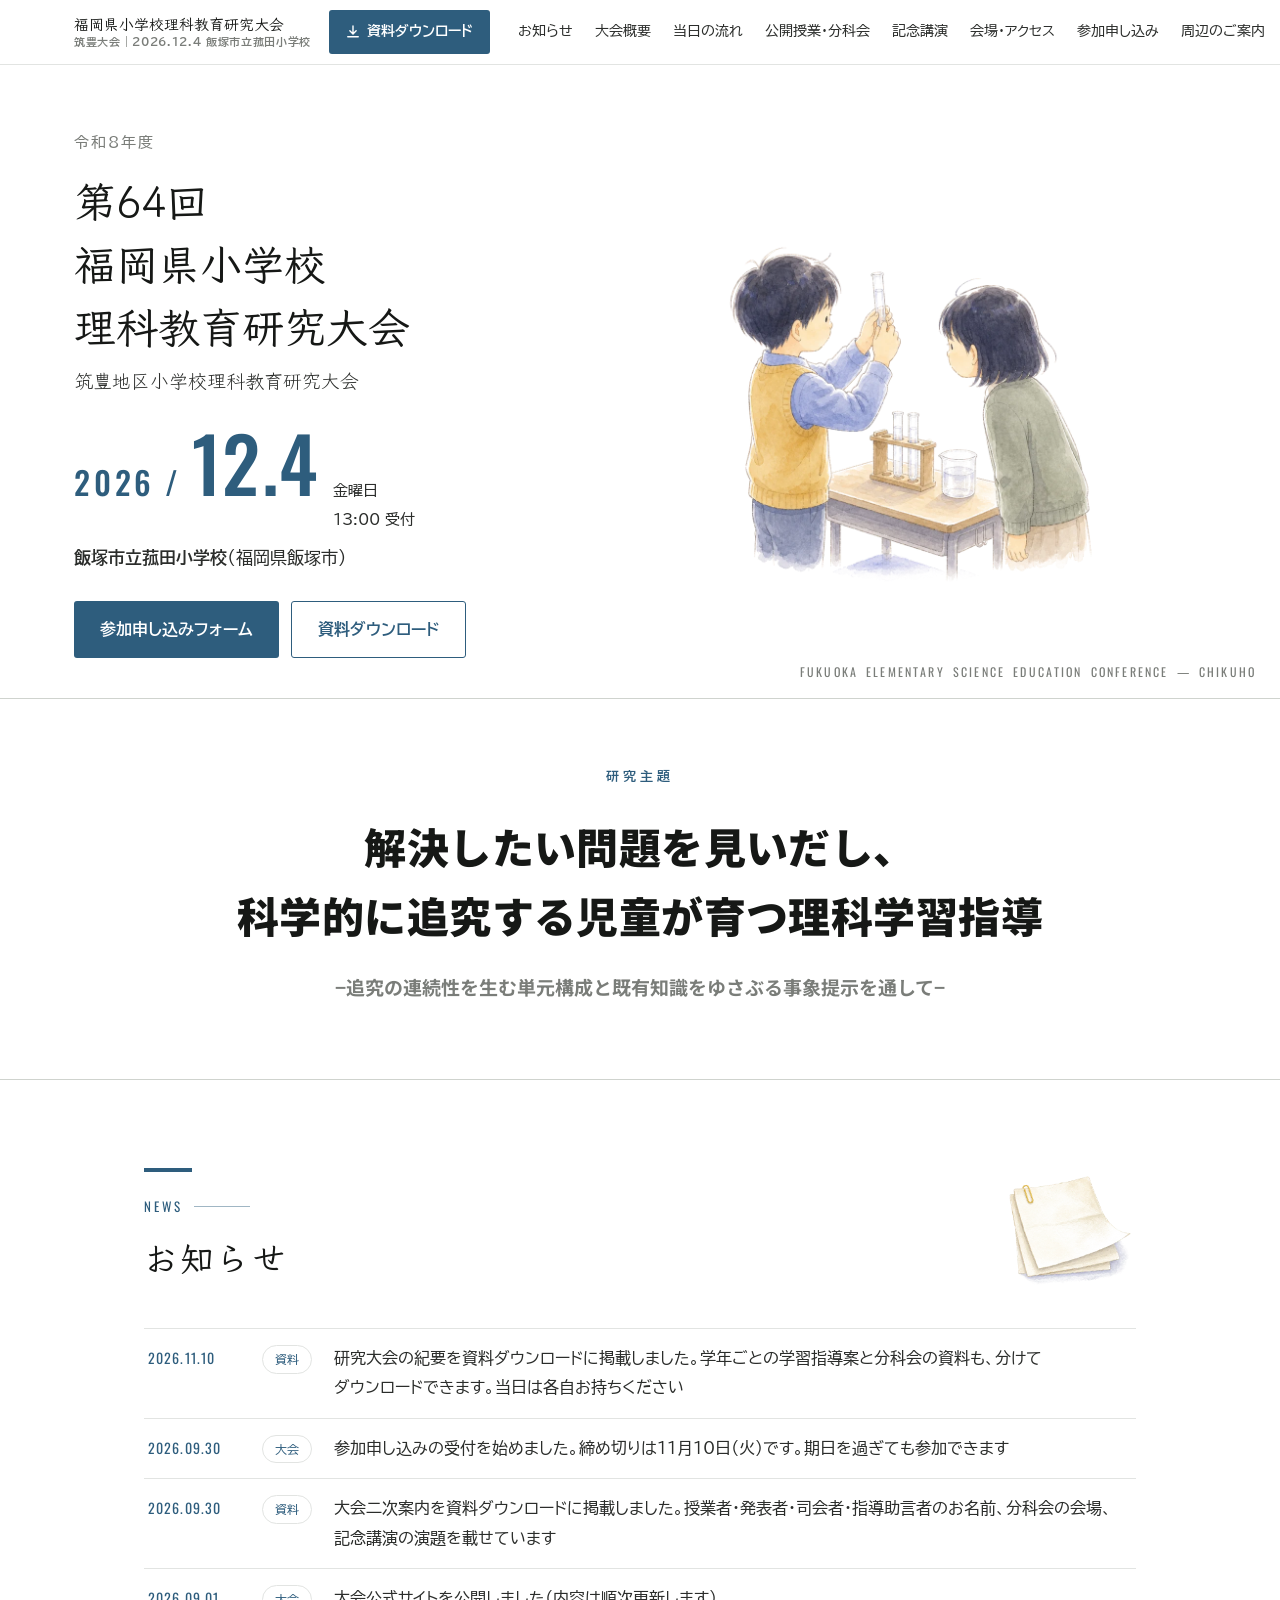
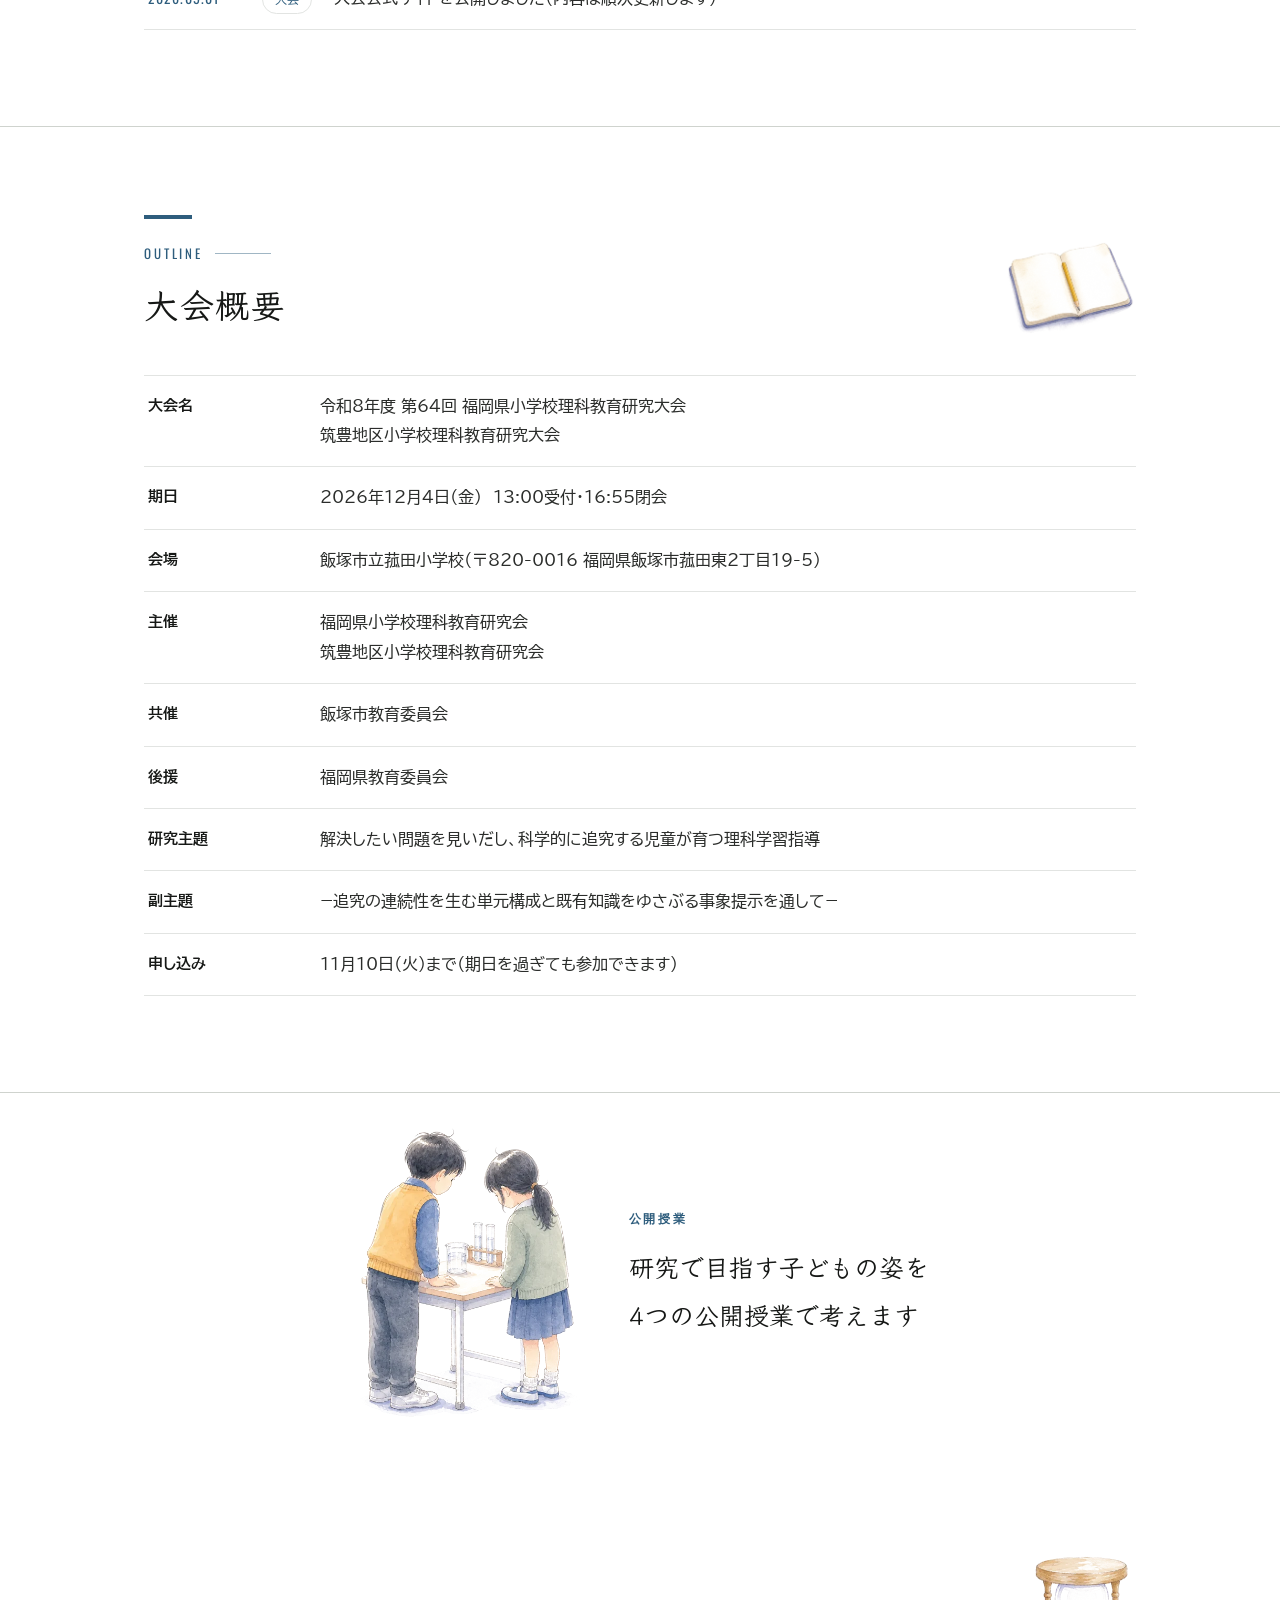
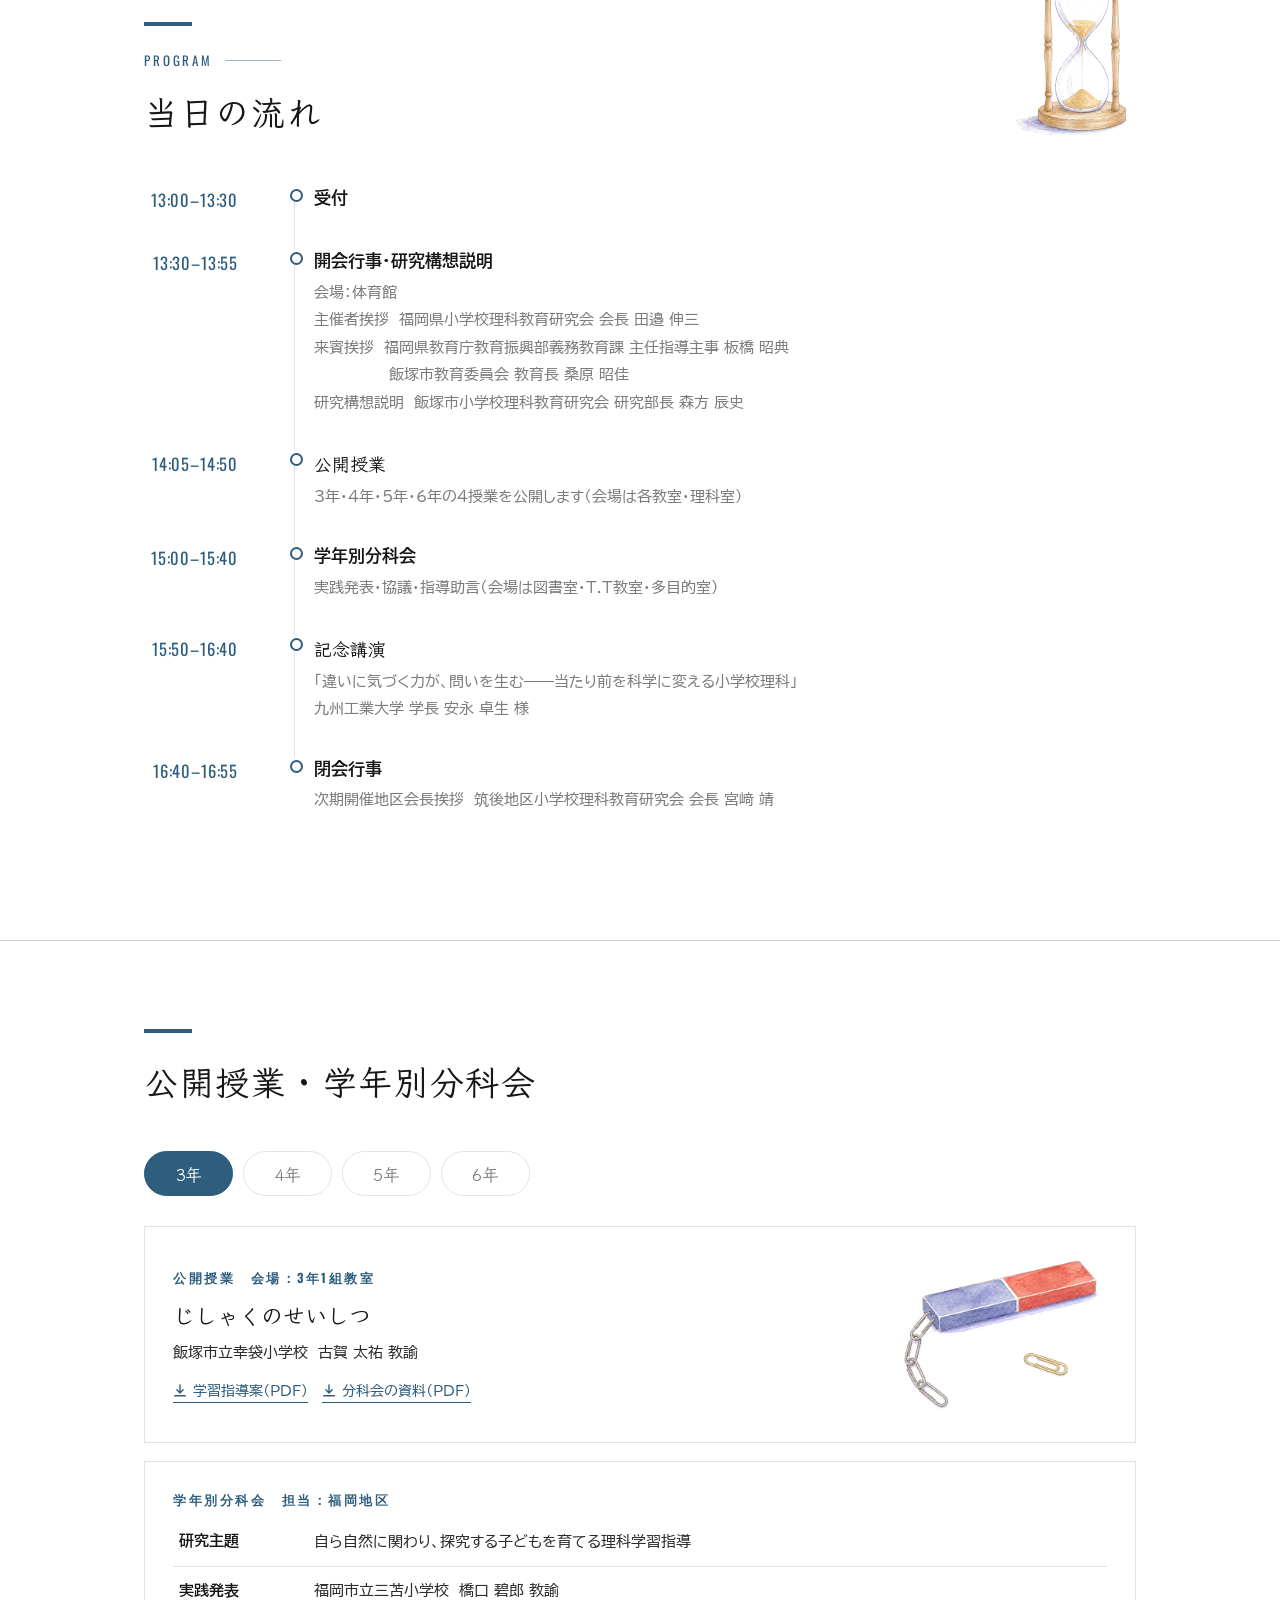
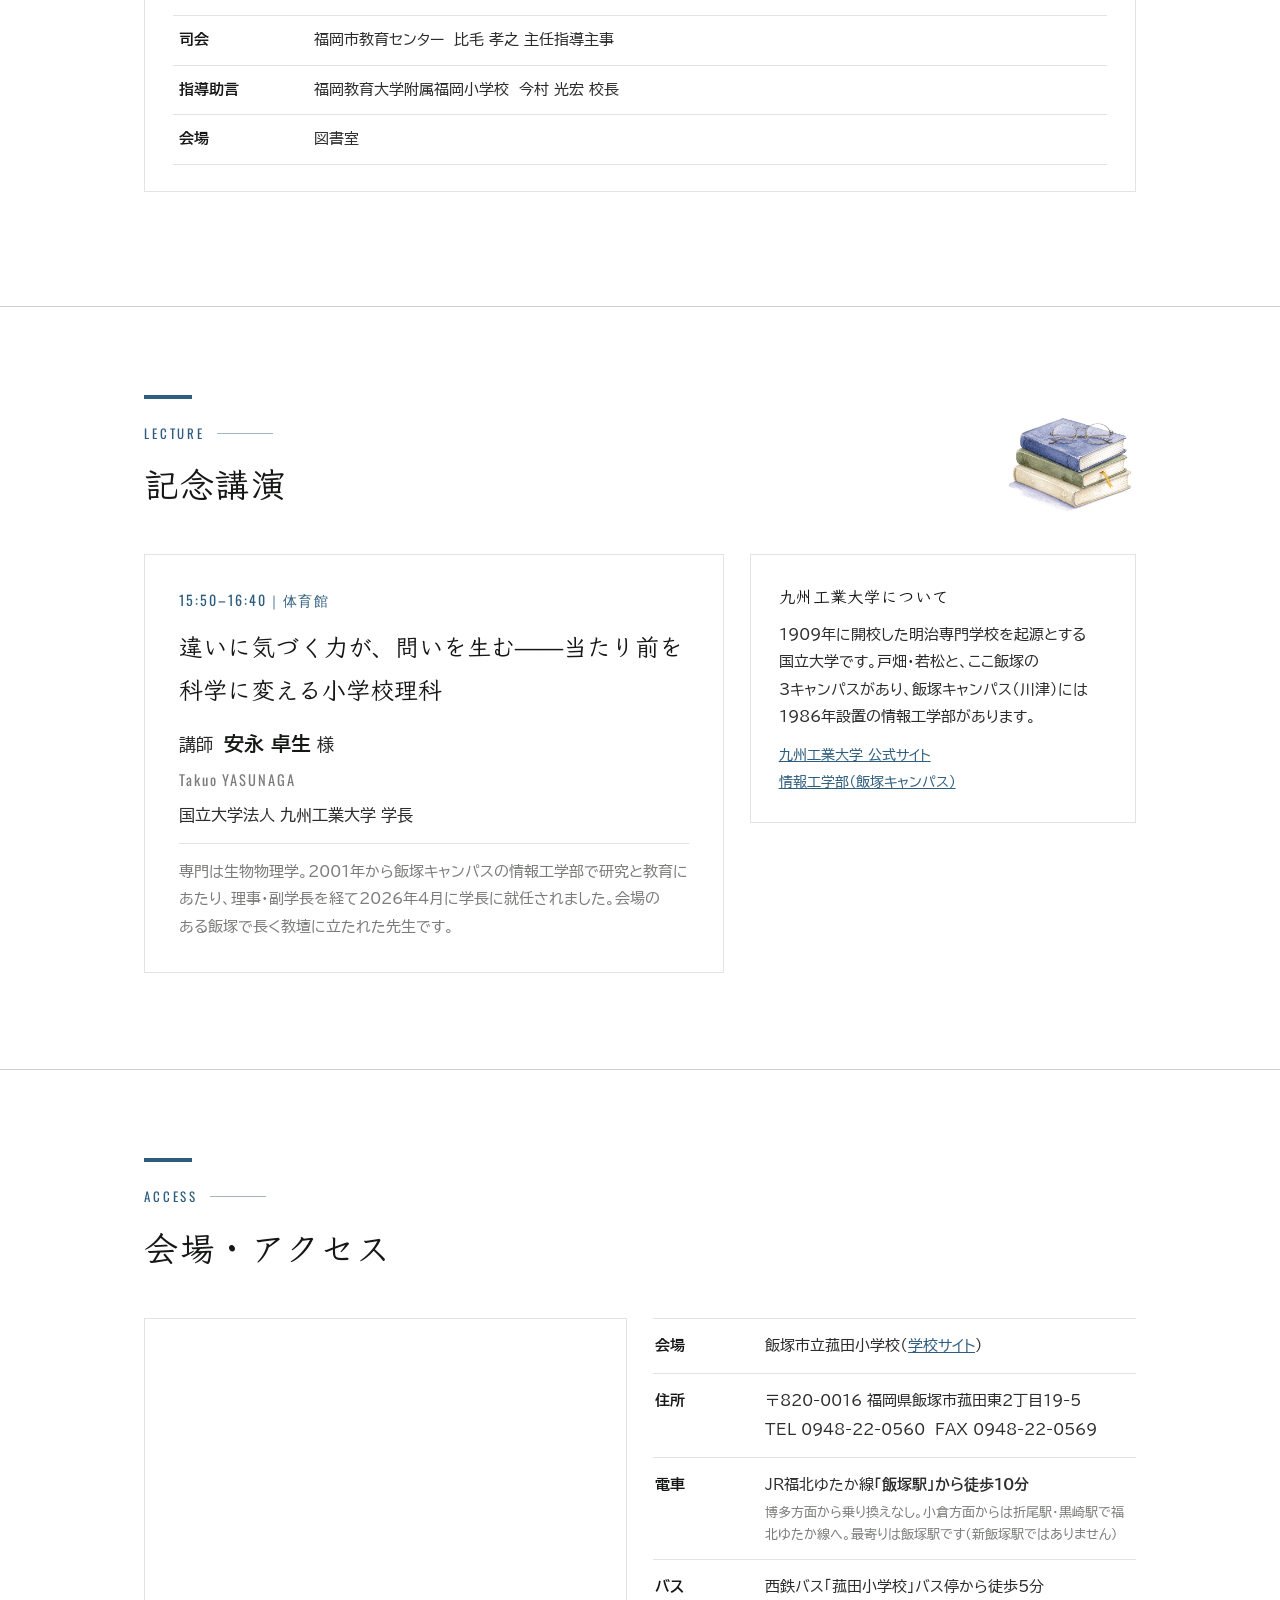
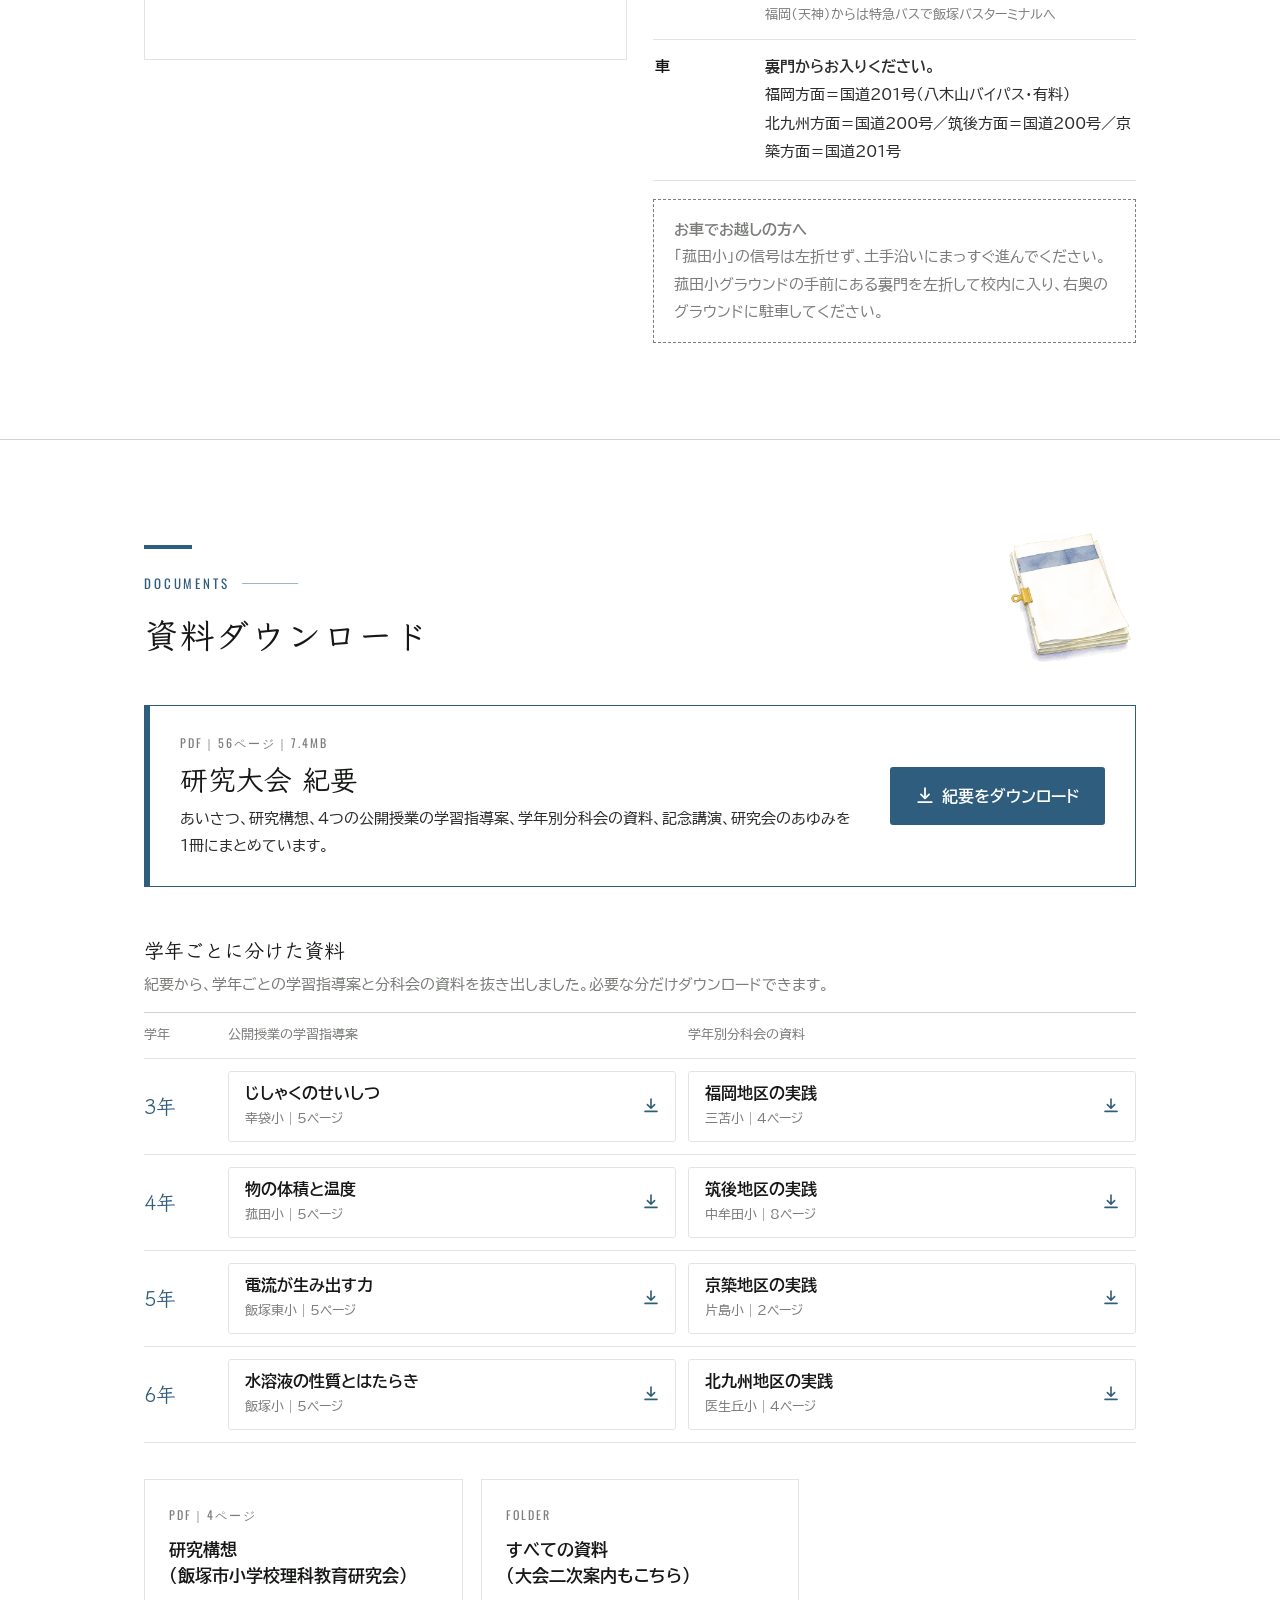
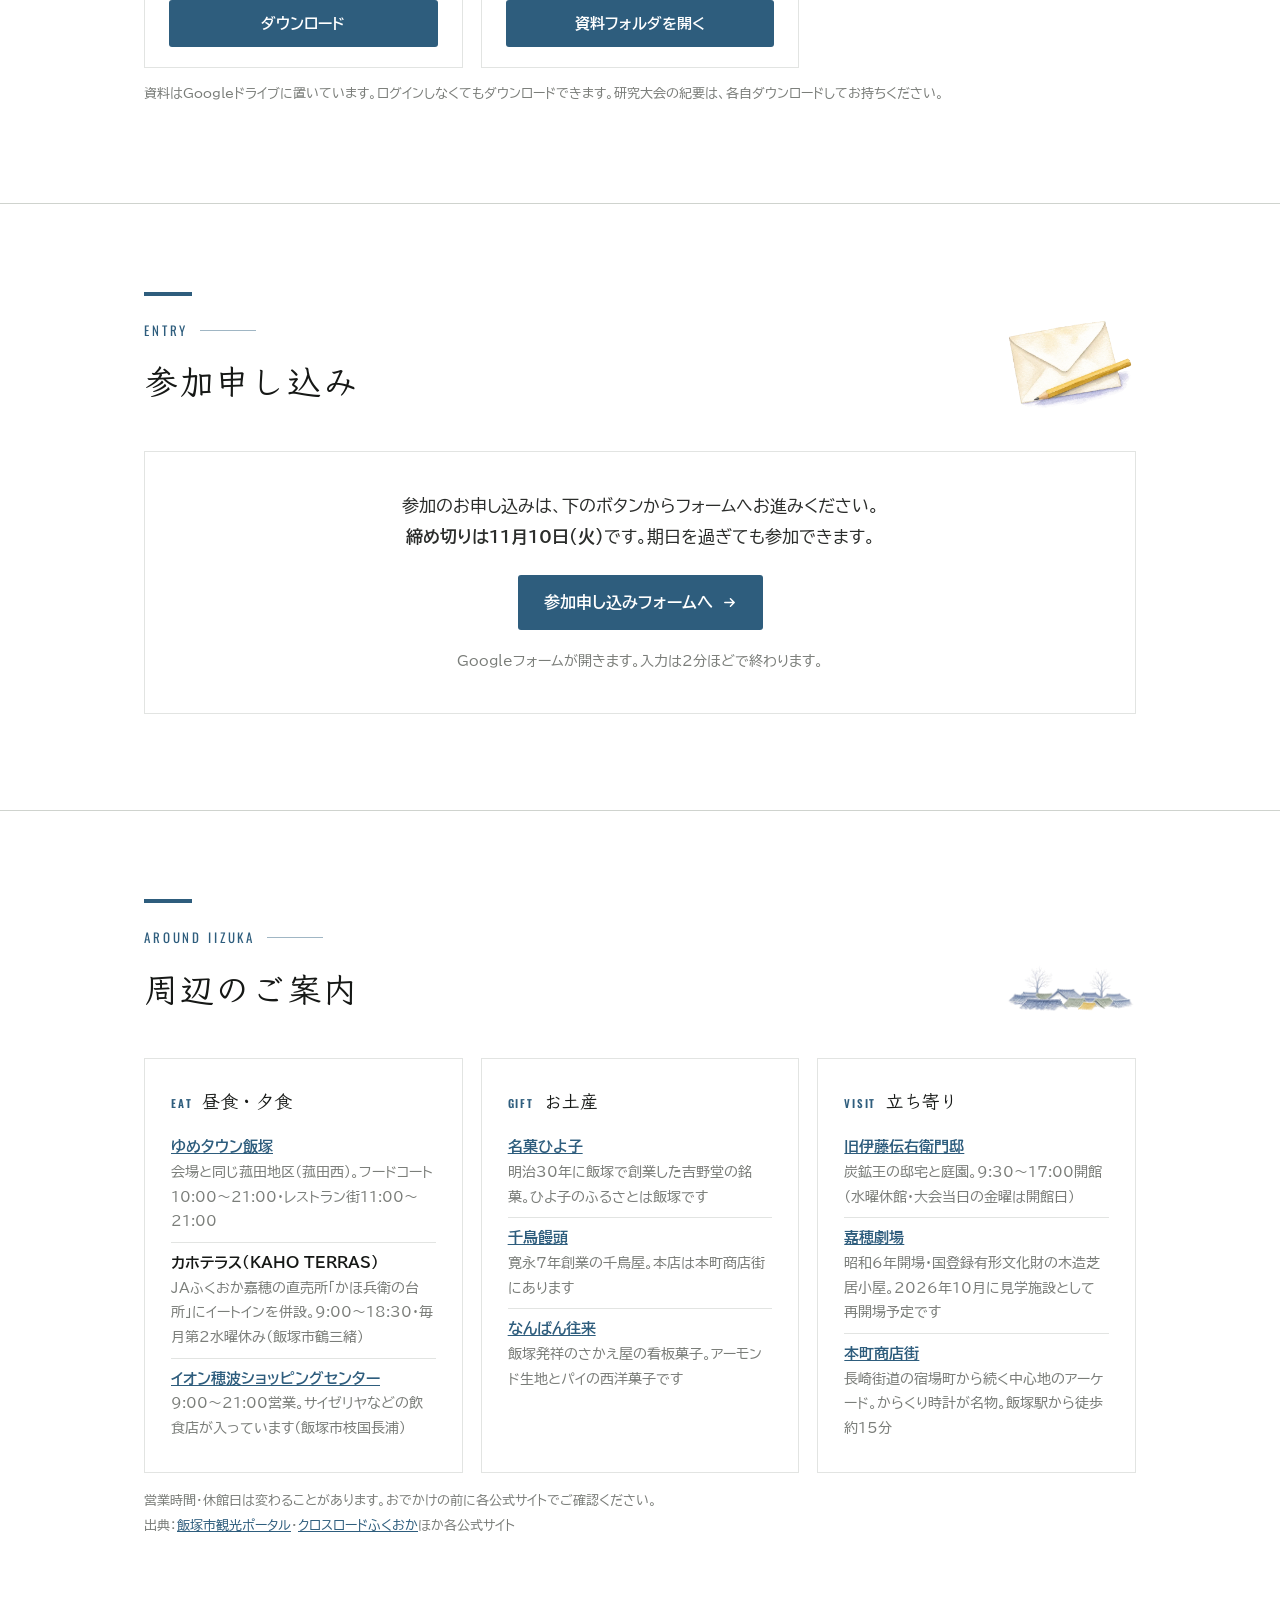
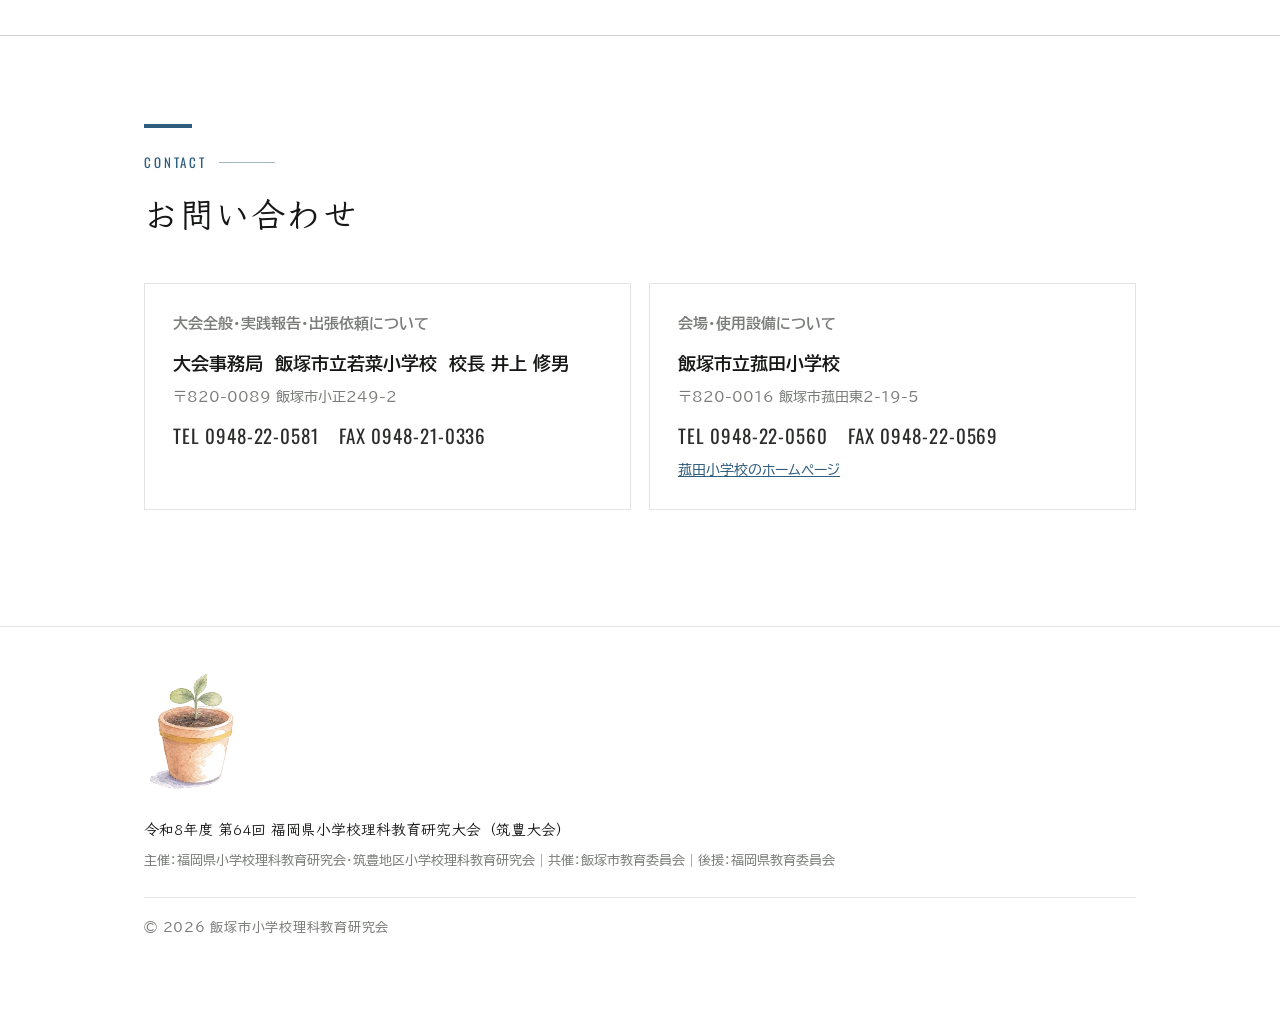
==== commit fd4ae0d3: "紀要のファイルの大きさの表示を直す（7.4MB） Co-Authored-By: Claude Opus 5.5 <noreply@anthropic.com>" ====
--- a/index.html
+++ b/index.html
@@ -326,7 +326,7 @@
          （https://drive.google.com/uc?export=download&id=ファイルID）。差し替えるときはIDだけ変える -->
     <div class="kiyou-card">
       <div class="kc-text">
-        <p class="dc-kind">PDF｜56ページ｜11.2MB</p>
+        <p class="dc-kind">PDF｜56ページ｜7.4MB</p>
         <h3 class="ja-phrase">研究大会 紀要</h3>
         <p class="kc-desc ja-phrase">あいさつ、研究構想、4つの公開授業の学習指導案、学年別分科会の資料、記念講演、研究会のあゆみを1冊にまとめています。</p>
       </div>
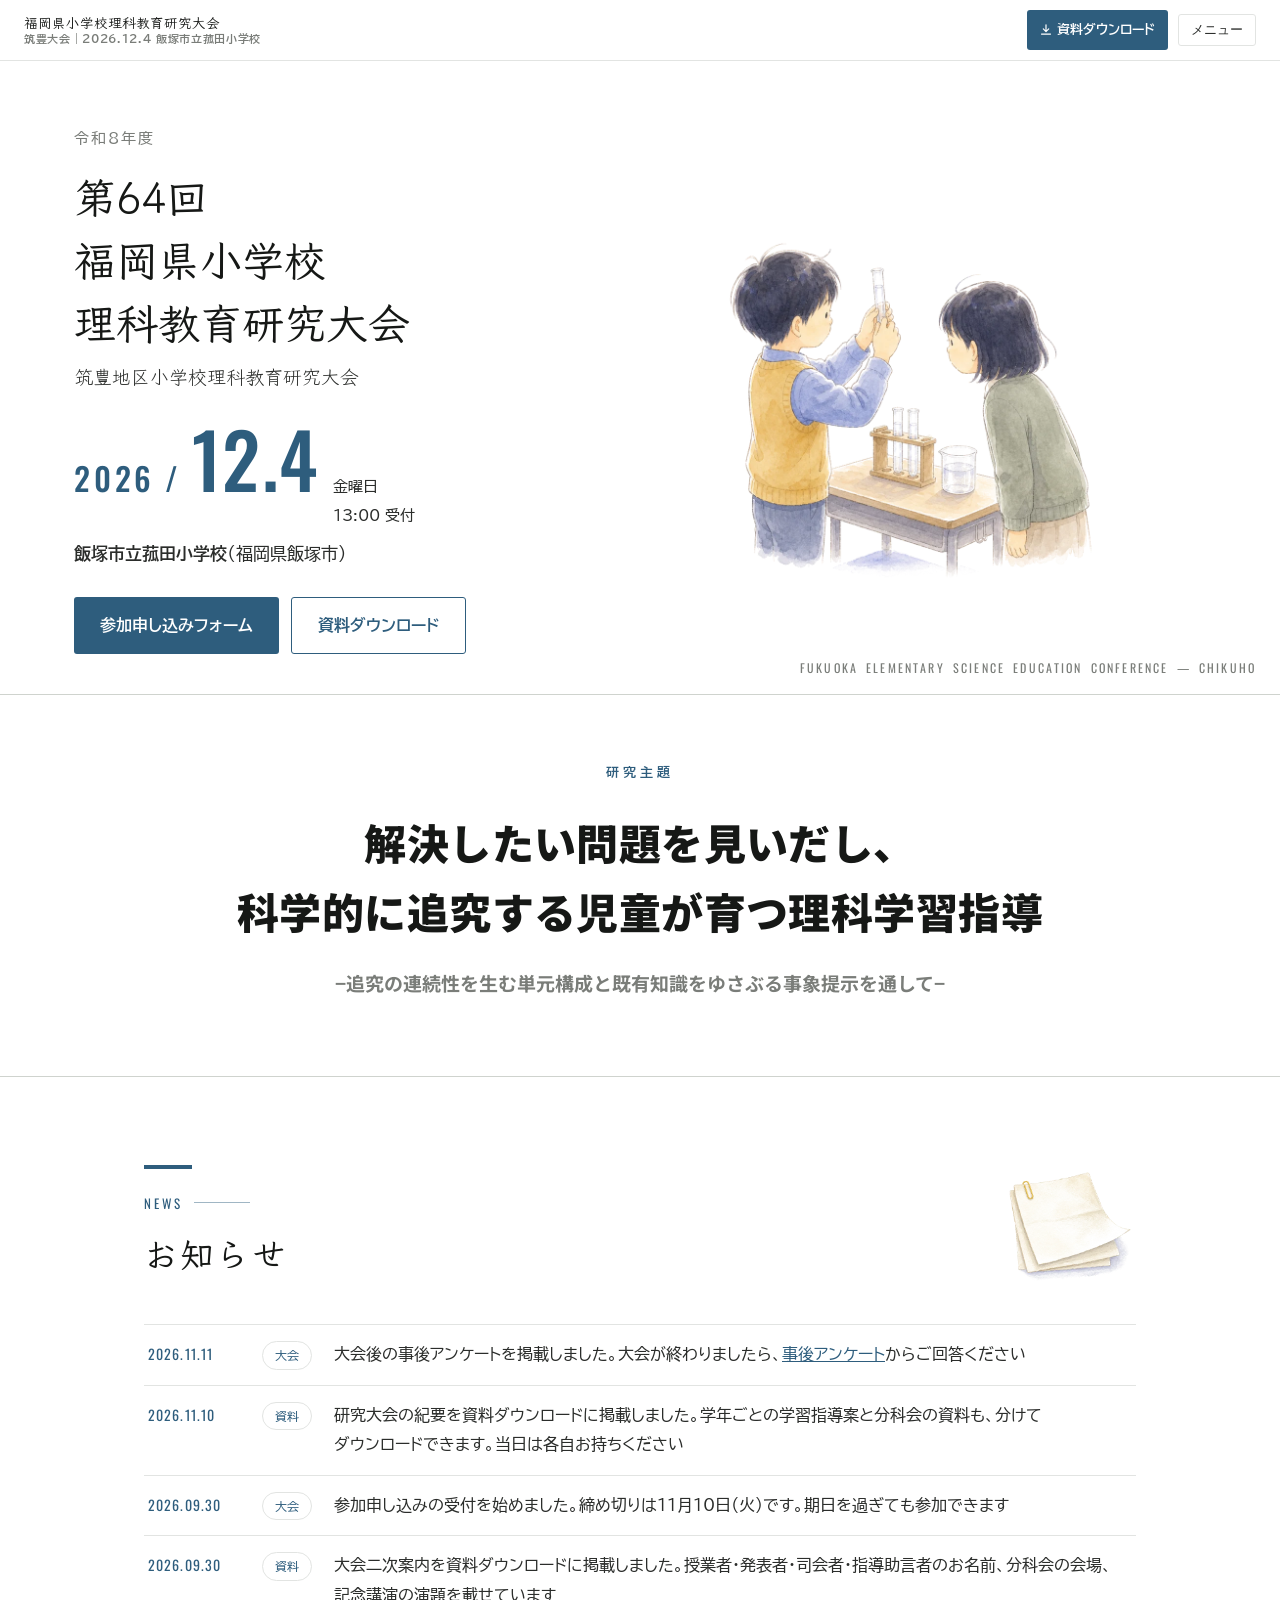
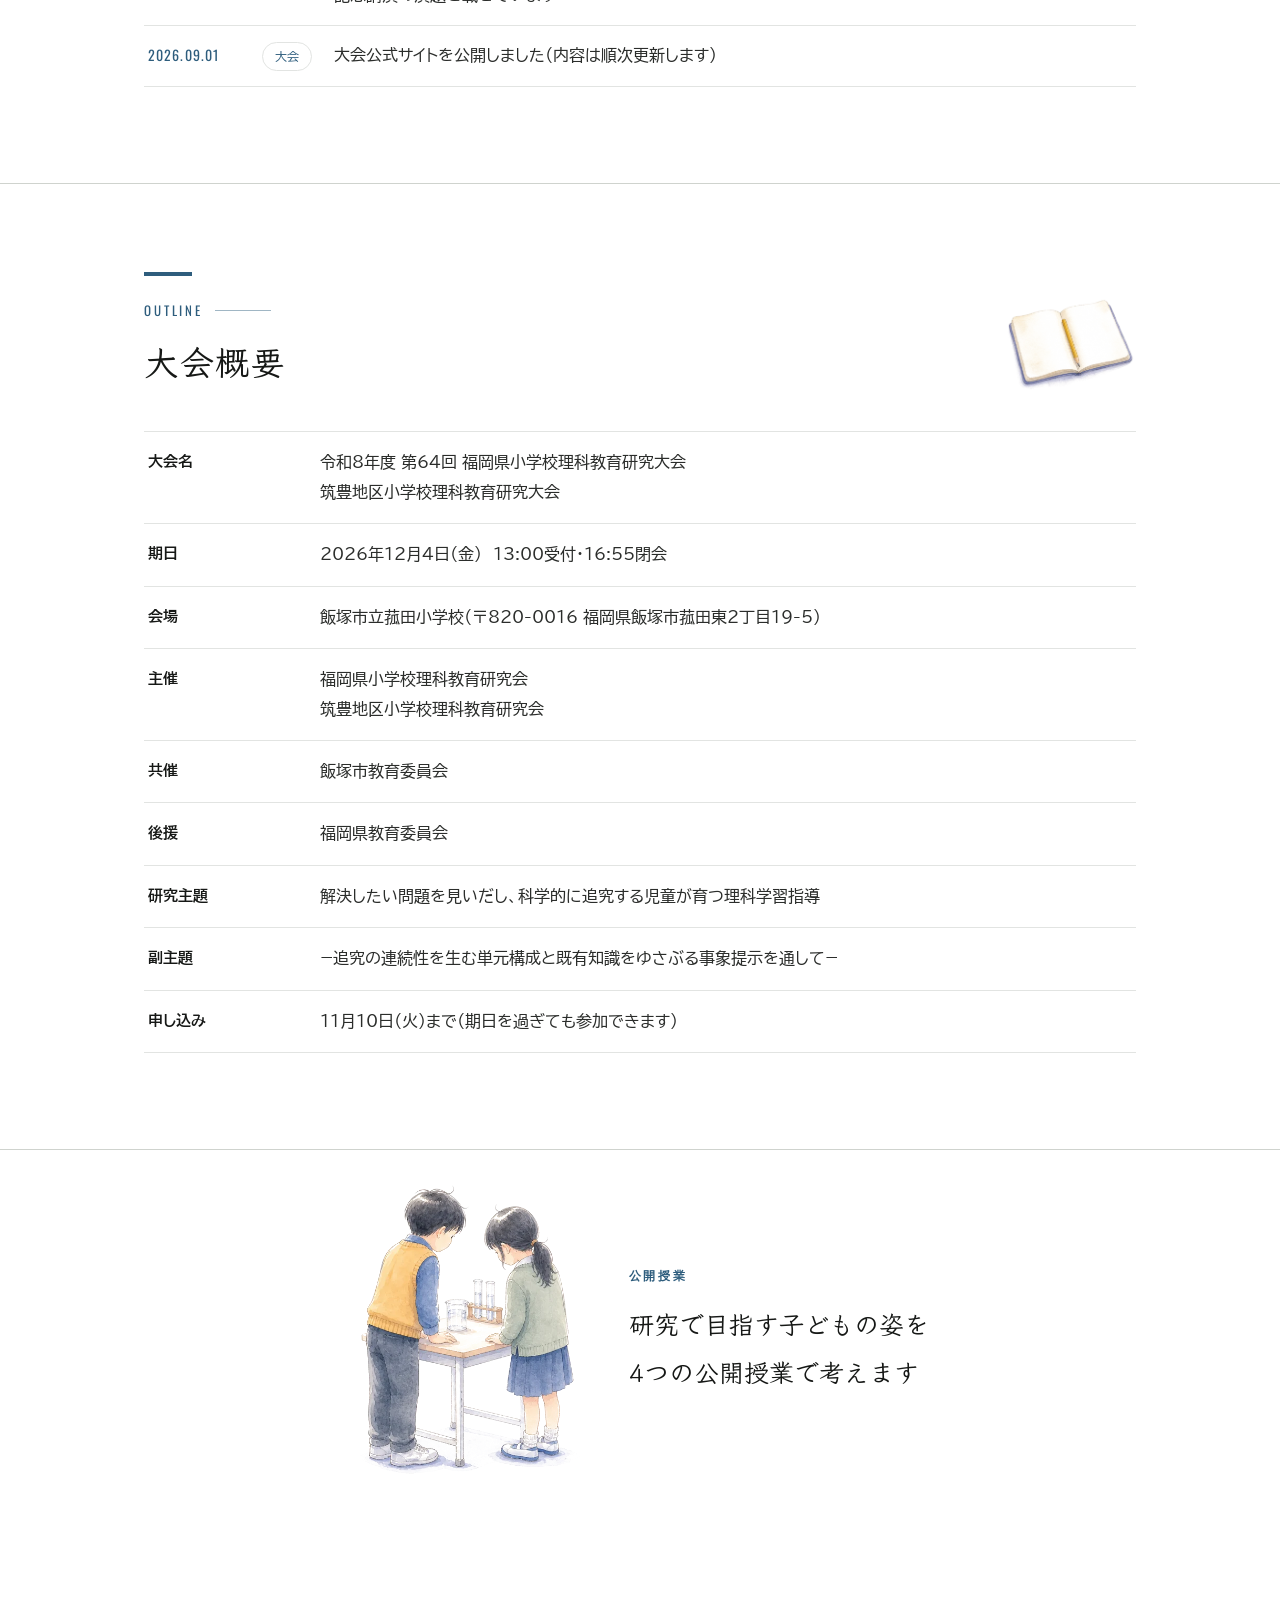
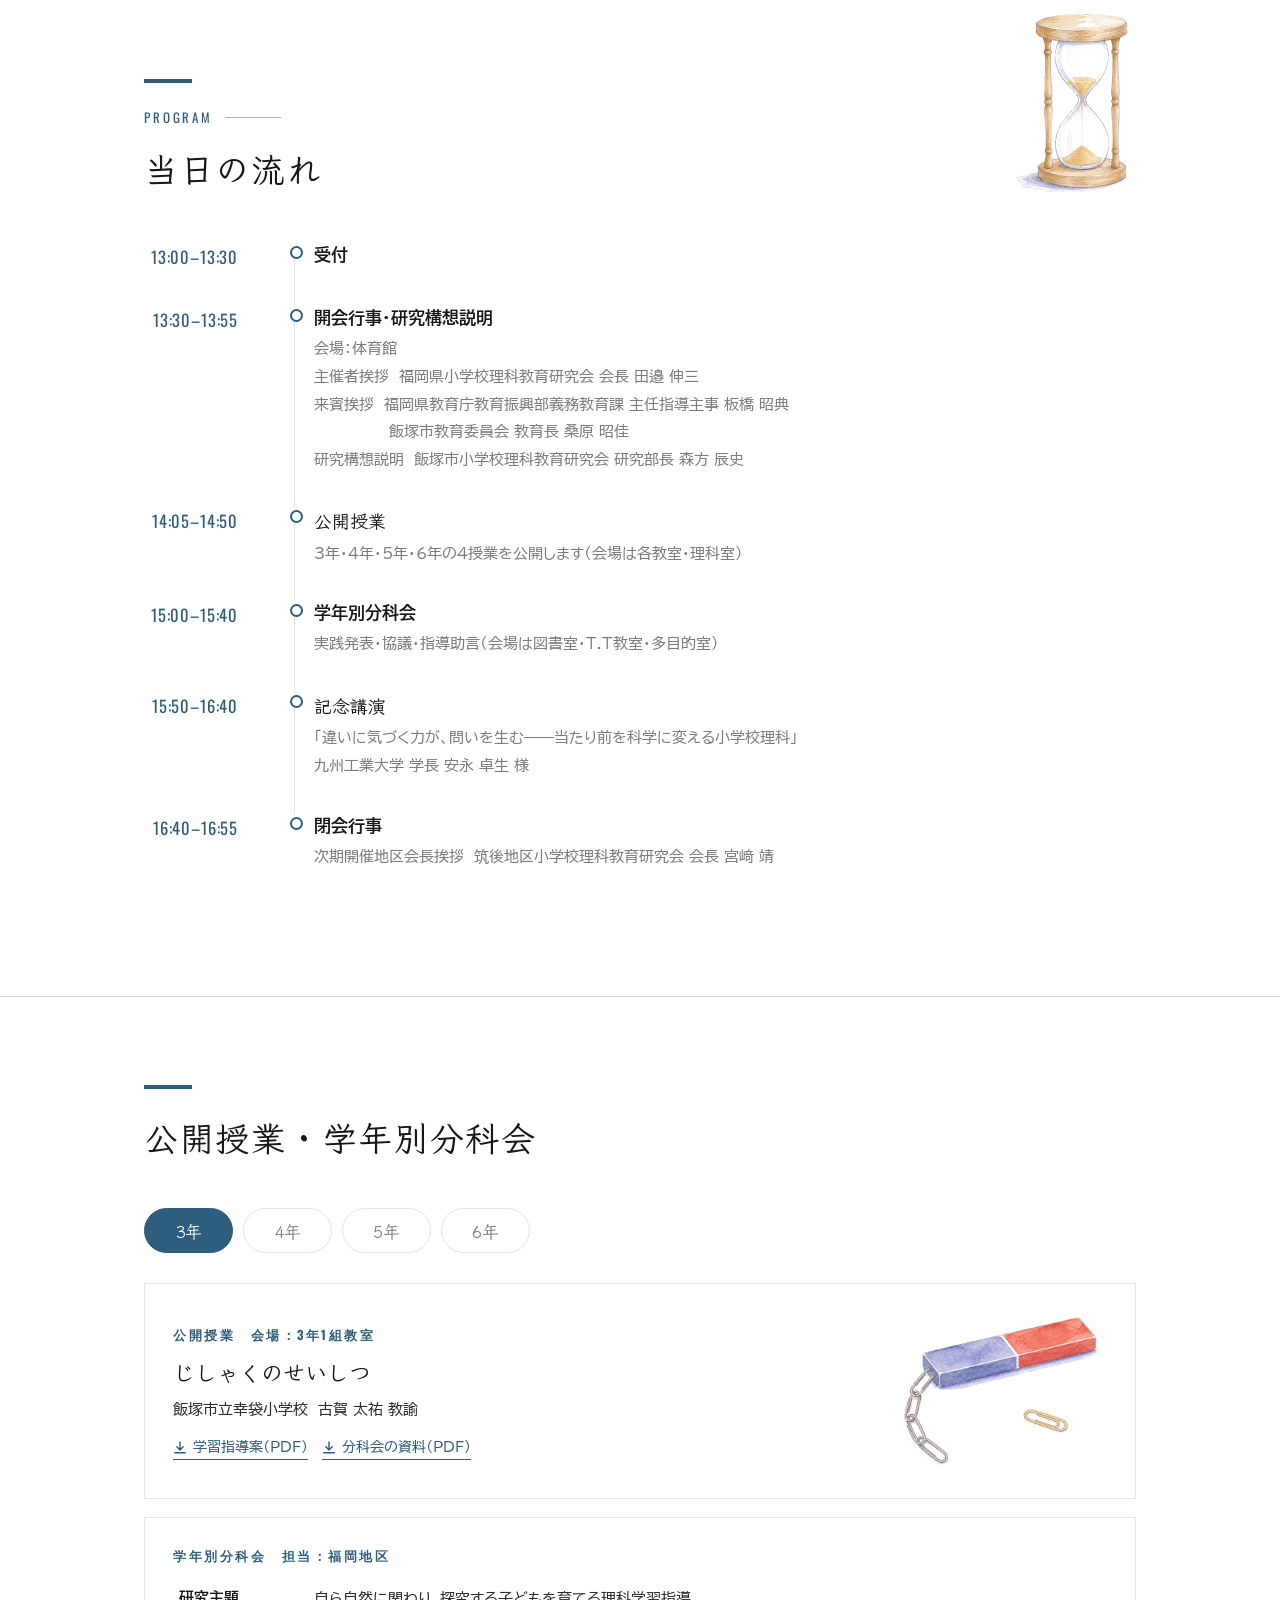
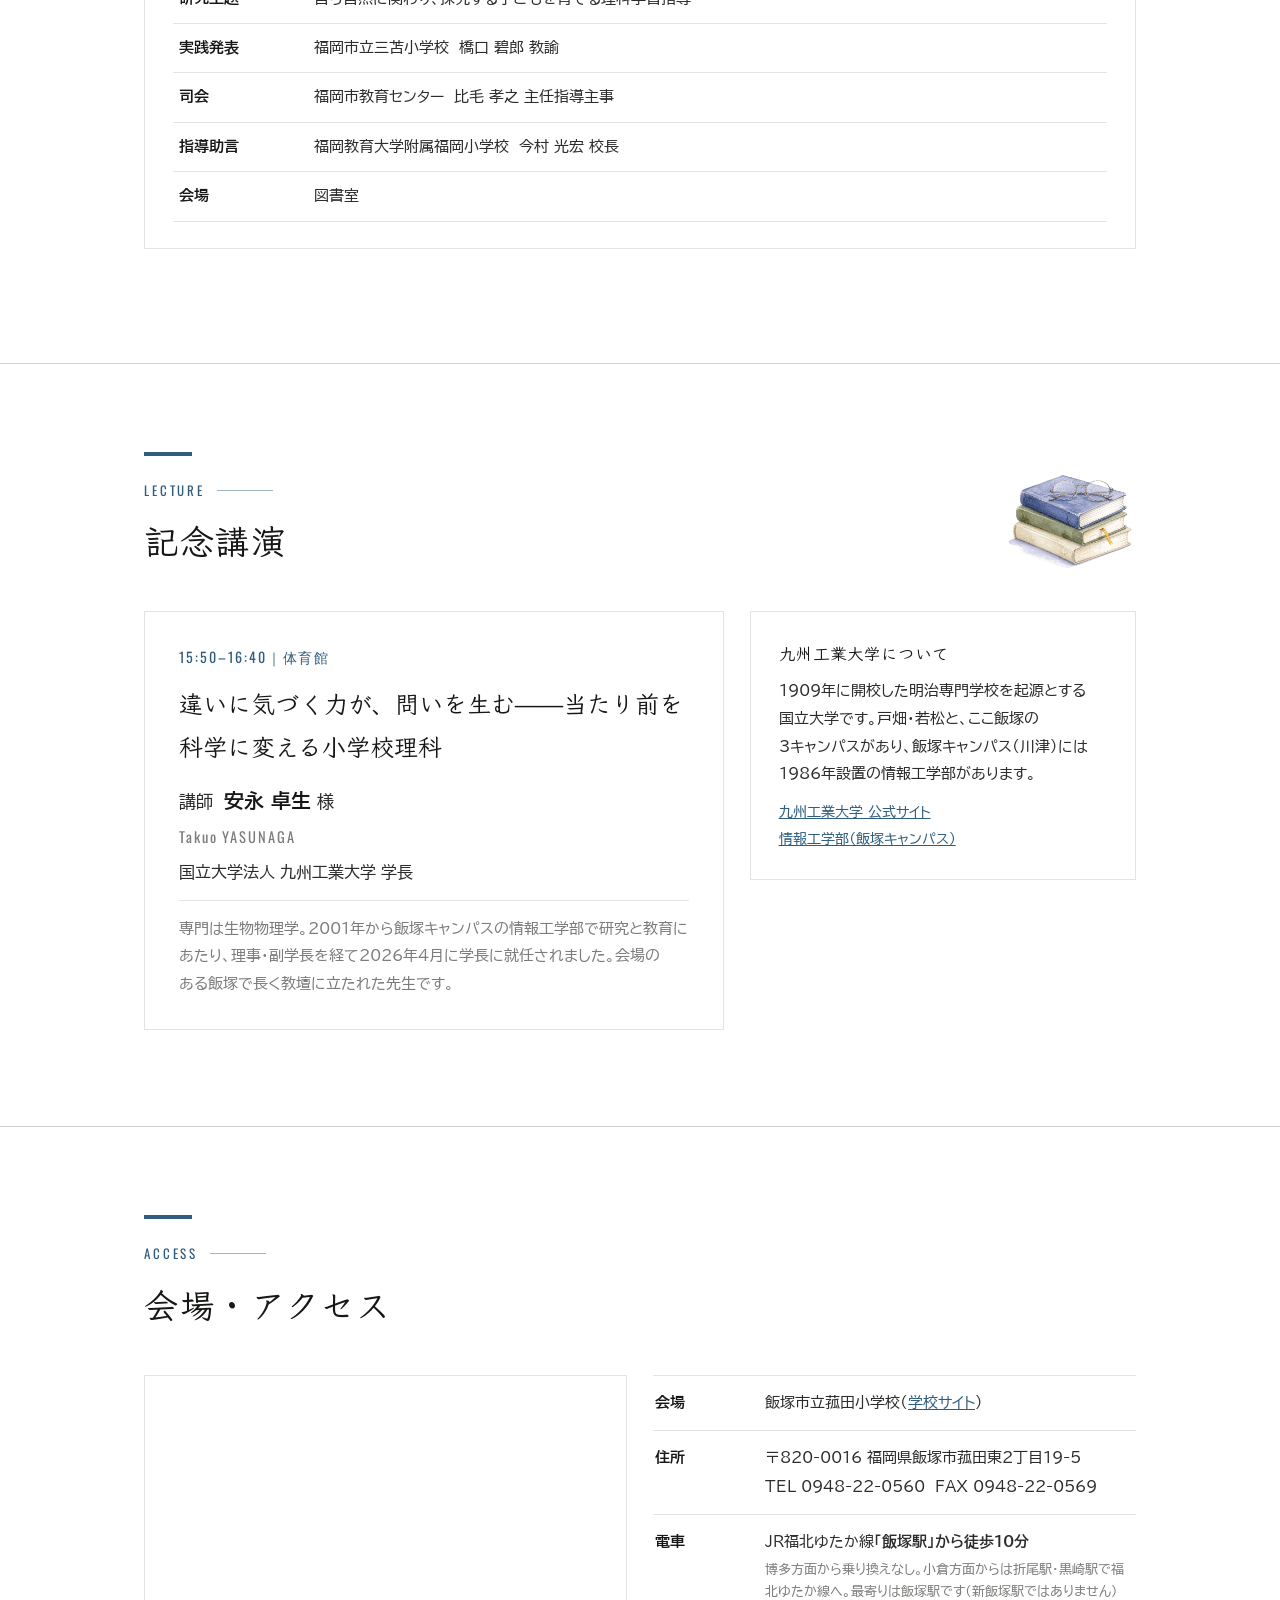
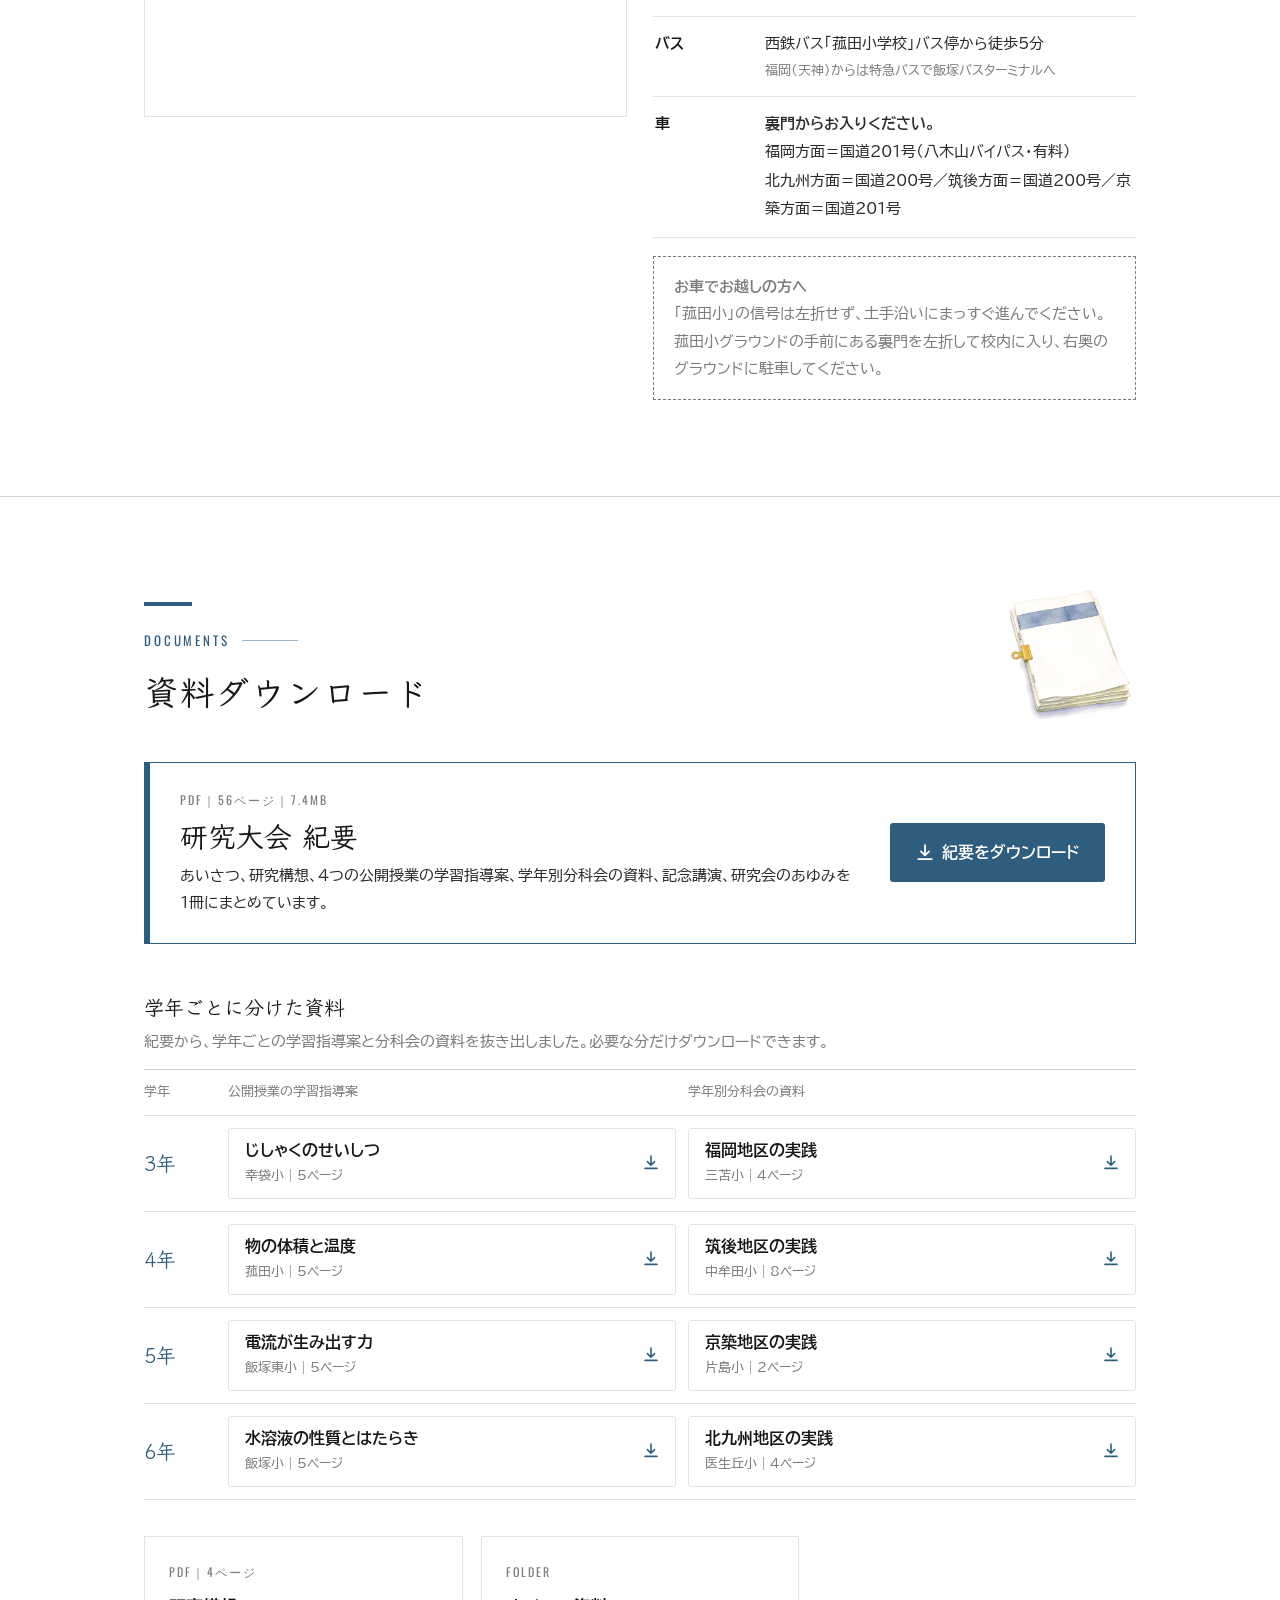
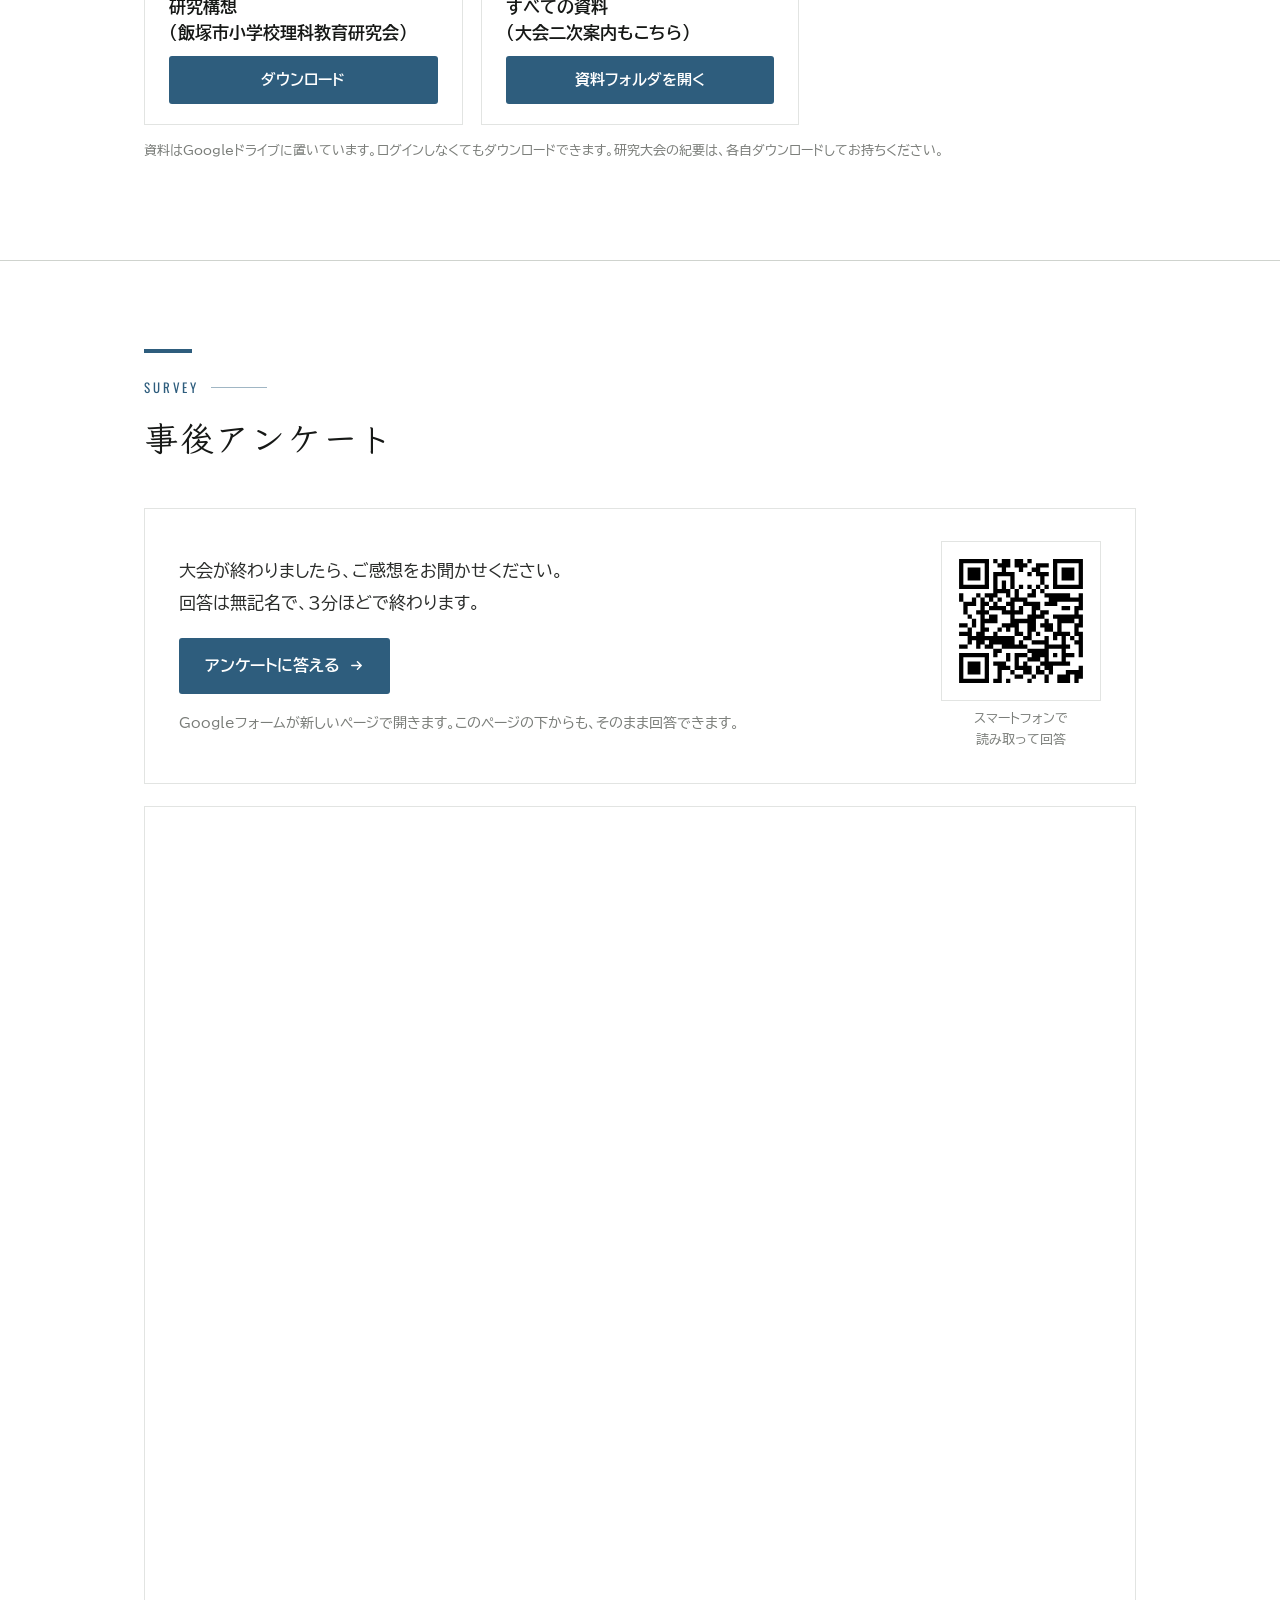
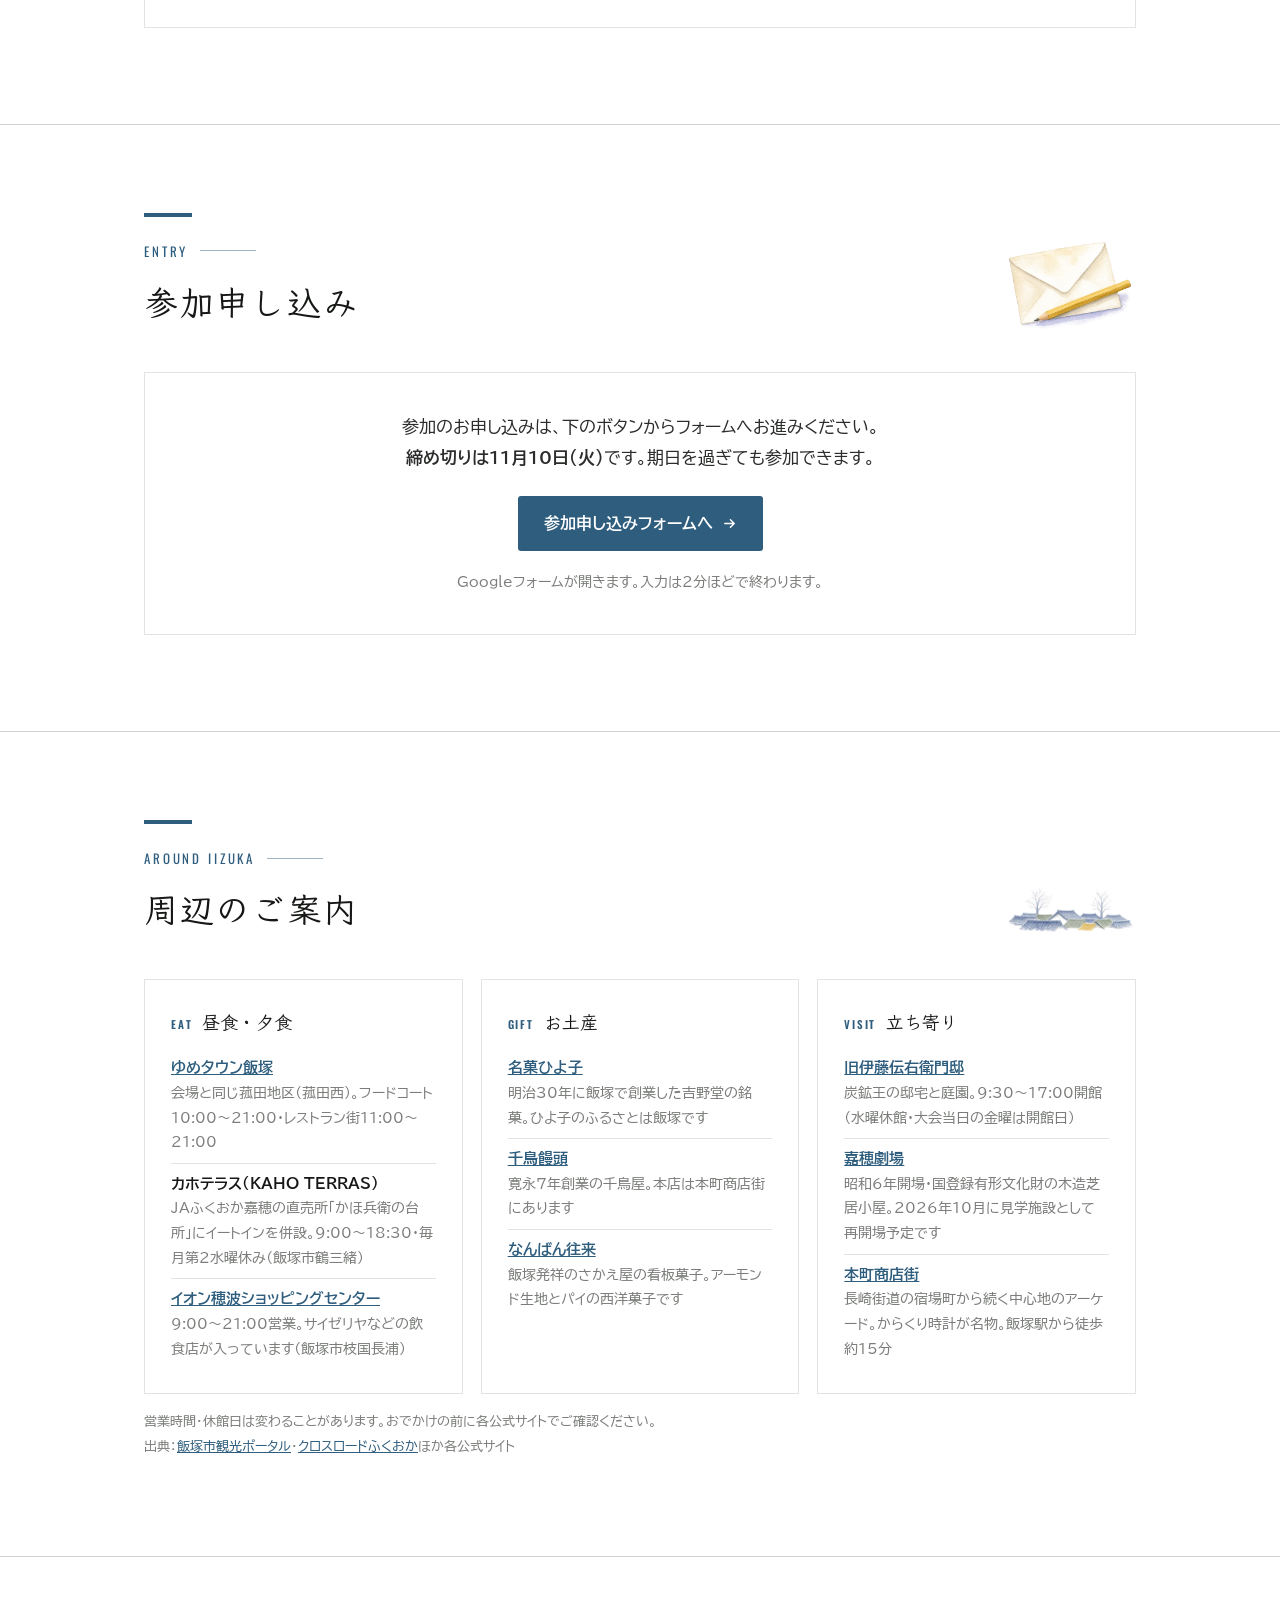
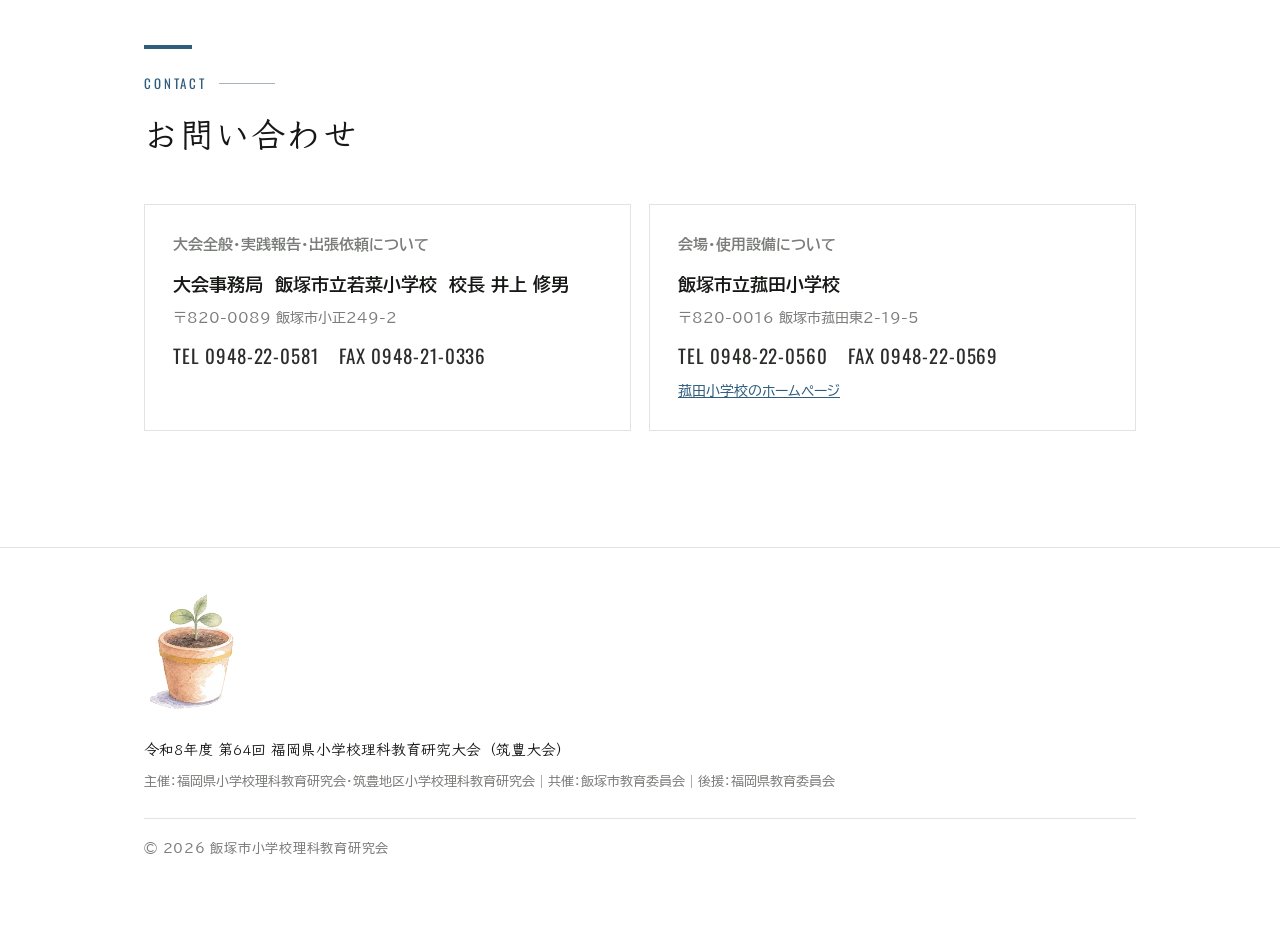
==== commit 6118f0f5: "事後アンケート（Googleフォーム）の欄を追加・メニューが9項目になったのでヘッダーの幅を調整 Co-Authored-By: Claude Opus 5.5 <noreply@anthropic." ====
--- a/index.html
+++ b/index.html
@@ -8,7 +8,7 @@
 <link rel="preconnect" href="https://fonts.googleapis.com">
 <link rel="preconnect" href="https://fonts.gstatic.com" crossorigin>
 <link href="https://fonts.googleapis.com/css2?family=BIZ+UDPGothic:wght@400;700&family=Klee+One:wght@400;600&family=Noto+Sans+JP:wght@700;900&family=Oswald:wght@400;500&display=swap" rel="stylesheet">
-<link rel="stylesheet" href="assets/style.css?v=20261110a">
+<link rel="stylesheet" href="assets/style.css?v=20261111a">
 </head>
 <body>
 
@@ -31,6 +31,7 @@
         <li><a href="#lessons">公開授業・分科会</a></li>
         <li><a href="#lecture">記念講演</a></li>
         <li><a href="#access">会場・アクセス</a></li>
+        <li><a href="#survey">アンケート</a></li>
         <li><a href="#entry">参加申し込み</a></li>
         <li><a href="#town">周辺のご案内</a></li>
       </ul>
@@ -84,6 +85,7 @@
     <ul class="news-list">
       <!-- ▼お知らせの追記はこの下に1行コピペ（新しいものを上へ）。tagは「大会」「資料」の2種類
            <li><time>2026.10.01</time><i class="tag">資料</i><span>ここに本文</span></li> -->
+      <li><time>2026.11.11</time><i class="tag">大会</i><span class="ja-phrase">大会後の事後アンケートを掲載しました。大会が終わりましたら、<a href="#survey">事後アンケート</a>からご回答ください</span></li>
       <li><time>2026.11.10</time><i class="tag">資料</i><span class="ja-phrase">研究大会の紀要を資料ダウンロードに掲載しました。学年ごとの学習指導案と分科会の資料も、分けてダウンロードできます。当日は各自お持ちください</span></li>
       <li><time>2026.09.30</time><i class="tag">大会</i><span class="ja-phrase">参加申し込みの受付を始めました。締め切りは11月10日（火）です。期日を過ぎても参加できます</span></li>
       <li><time>2026.09.30</time><i class="tag">資料</i><span class="ja-phrase">大会二次案内を資料ダウンロードに掲載しました。授業者・発表者・司会者・指導助言者のお名前、分科会の会場、記念講演の演題を載せています</span></li>
@@ -192,7 +194,7 @@
       <div class="lesson-card with-art">
         <div class="lc-text">
           <p class="lc-label ja">公開授業　会場：4年1組教室</p>
-          <h3 class="ja-phrase">ものの温度と体積</h3>
+          <h3 class="ja-phrase">物の体積と温度</h3>
           <p class="lc-meta">飯塚市立菰田小学校　外﨑 顯博 教諭</p>
           <p class="lc-dl"><a href="https://drive.google.com/uc?export=download&amp;id=1oTrcPzUYlp1Zp0vcMiuBbLSCJY87NOpD"><svg viewBox="0 0 16 16" aria-hidden="true"><path d="M8 1v9M4.4 6.6 8 10.2l3.6-3.6M2 13.4h12" fill="none" stroke="currentColor" stroke-width="1.6" stroke-linecap="round" stroke-linejoin="round"/></svg>学習指導案（PDF）</a><a href="https://drive.google.com/uc?export=download&amp;id=1XIrVgoM86EmcmS387k5H3ZYZrxZ6Ks_k"><svg viewBox="0 0 16 16" aria-hidden="true"><path d="M8 1v9M4.4 6.6 8 10.2l3.6-3.6M2 13.4h12" fill="none" stroke="currentColor" stroke-width="1.6" stroke-linecap="round" stroke-linejoin="round"/></svg>分科会の資料（PDF）</a></p>
         </div>
@@ -378,6 +380,37 @@
   </div>
 </section>
 
+<!-- ================= 事後アンケート ================= -->
+<!-- ▼Googleフォーム（EdtechChikuhoのドライブ「第64回 県小理研 筑豊大会」＞「事後アンケートの回答（非公開）」）。
+     短いURL＝https://forms.gle/oAkXqtuhcMFVkNRF6　QRコード＝assets/img/qr_survey.svg（控え＝../QRコード/事後アンケートQR*） -->
+<section class="block" id="survey">
+  <div class="wrap">
+    <div class="sec-head">
+      <div class="sec-head-text">
+        <p class="eyebrow">Survey</p>
+        <h2 class="ja-phrase">事後アンケート</h2>
+      </div>
+    </div>
+    <div class="survey-card">
+      <div class="sv-text">
+        <p class="sv-lead ja-phrase">大会が終わりましたら、ご感想をお聞かせください。<br>回答は無記名で、3分ほどで終わります。</p>
+        <a class="btn-main" href="https://forms.gle/oAkXqtuhcMFVkNRF6" target="_blank" rel="noopener">
+          アンケートに答える
+          <svg viewBox="0 0 16 16" aria-hidden="true"><path d="M3 8h10M9 4l4 4-4 4" fill="none" stroke="currentColor" stroke-width="1.6" stroke-linecap="round" stroke-linejoin="round"/></svg>
+        </a>
+        <p class="sv-note ja-phrase">Googleフォームが新しいページで開きます。このページの下からも、そのまま回答できます。</p>
+      </div>
+      <figure class="sv-qr">
+        <img src="assets/img/qr_survey.svg" alt="事後アンケートのQRコード" width="160" height="160">
+        <figcaption>スマートフォンで<br>読み取って回答</figcaption>
+      </figure>
+    </div>
+    <div class="survey-frame">
+      <iframe src="https://docs.google.com/forms/d/e/1FAIpQLSf96alBIFKdhCZR4BdrSefUrUCICyneIu3iHsFmeDN7zL07Pg/viewform?embedded=true" loading="lazy" title="事後アンケート（Googleフォーム）">読み込んでいます…</iframe>
+    </div>
+  </div>
+</section>
+
 <!-- ================= 参加申し込み ================= -->
 <section class="block entry-block" id="entry">
   <div class="wrap">
--- a/assets/style.css
+++ b/assets/style.css
@@ -60,7 +60,7 @@
   border-bottom:1px solid var(--line);
 }
 .header-inner{
-  max-width:1180px;margin:0 auto;padding:10px 24px;
+  max-width:1320px;margin:0 auto;padding:10px 24px;
   display:flex;align-items:center;gap:18px;
 }
 .brand{margin-right:auto;}
@@ -83,7 +83,7 @@
 .head-dl:hover{opacity:.88;}
 .gnav ul{display:flex;gap:2px;list-style:none;}
 .gnav a{
-  display:block;padding:8px 10px;font-size:13.5px;color:var(--ink);
+  display:block;padding:8px 8px;font-size:13.5px;color:var(--ink);
   text-decoration:none;border-radius:3px;white-space:nowrap;
 }
 .gnav a:hover{background:var(--accent-wash);color:var(--accent);}
@@ -246,6 +246,23 @@
 }
 .entry-lead{font-size:16.5px;margin-bottom:22px;}
 .entry-note{font-size:14px;color:var(--sub);margin-top:18px;}
+
+/* ---- 事後アンケート ---- */
+.survey-card{
+  background:#fff;border:1px solid var(--line);
+  padding:32px 34px;display:flex;align-items:center;justify-content:space-between;gap:28px;
+}
+.sv-lead{font-size:16.5px;margin-bottom:20px;}
+.sv-note{font-size:14px;color:var(--sub);margin-top:16px;}
+.sv-qr{margin:0;text-align:center;flex:0 0 auto;}
+.sv-qr img{width:160px;height:160px;display:block;margin:0 auto 8px;border:1px solid var(--line);}
+.sv-qr figcaption{font-size:13px;color:var(--sub);line-height:1.6;}
+.survey-frame{margin-top:22px;border:1px solid var(--line);background:#fff;}
+.survey-frame iframe{width:100%;height:820px;border:0;display:block;}
+@media(max-width:760px){
+  .survey-card{flex-direction:column;align-items:stretch;text-align:center;padding:28px 20px;}
+  .survey-frame iframe{height:680px;}
+}
 
 /* ---- 当日の流れ ---- */
 .timeline{list-style:none;margin-top:8px;}
@@ -455,6 +472,22 @@
 .junbi-back{margin-top:36px;}
 
 /* ---- レスポンシブ ---- */
+/* メニューは9項目あるので、1280px以下で「メニュー」ボタンにたたむ（2026-11-11 アンケートを足したとき） */
+@media(max-width:1280px){
+  .nav-toggle{
+    display:block;appearance:none;background:none;border:1px solid var(--line);
+    border-radius:3px;padding:6px 12px;font-size:13px;color:var(--ink);cursor:pointer;
+    white-space:nowrap;flex-shrink:0;
+  }
+  .brand{max-width:calc(100% - 210px);font-size:13.5px;}
+  .brand small{white-space:nowrap;overflow:hidden;text-overflow:ellipsis;}
+  .head-dl{font-size:12.5px;padding:8px 13px;gap:5px;}
+  .head-dl svg{width:12px;height:12px;}
+  .gnav{display:none;position:absolute;top:100%;left:0;right:0;background:var(--paper);border-bottom:1px solid var(--line);}
+  .gnav.open{display:block;}
+  .gnav ul{flex-direction:column;padding:8px 16px 16px;}
+  .gnav a{padding:11px 8px;font-size:15px;border-bottom:1px solid var(--line);}
+}
 @media(max-width:1080px){
   .hero-inner{grid-template-columns:1fr;padding-top:40px;}
   .hero-art{min-height:220px;order:-1;}
@@ -467,21 +500,8 @@
   .timeline li::after{left:100px;}
   .timeline .tl-time{padding-right:26px;font-size:15px;}
   .outline-dl > div{grid-template-columns:110px 1fr;}
-  .nav-toggle{
-    display:block;appearance:none;background:none;border:1px solid var(--line);
-    border-radius:3px;padding:6px 12px;font-size:13px;color:var(--ink);cursor:pointer;
-    white-space:nowrap;flex-shrink:0;
-  }
-  .brand{max-width:calc(100% - 210px);font-size:13.5px;}
-  .brand small{white-space:nowrap;overflow:hidden;text-overflow:ellipsis;}
-  .head-dl{font-size:12.5px;padding:8px 13px;gap:5px;}
-  .head-dl svg{width:12px;height:12px;}
   .theme-band{padding:52px 0 56px;}
   .btn-main,.btn-sub{padding:12px 20px;font-size:15px;}
-  .gnav{display:none;position:absolute;top:100%;left:0;right:0;background:var(--paper);border-bottom:1px solid var(--line);}
-  .gnav.open{display:block;}
-  .gnav ul{flex-direction:column;padding:8px 16px 16px;}
-  .gnav a{padding:11px 8px;font-size:15px;border-bottom:1px solid var(--line);}
 }
 @media(max-width:640px){
   .hero-en{display:none;}
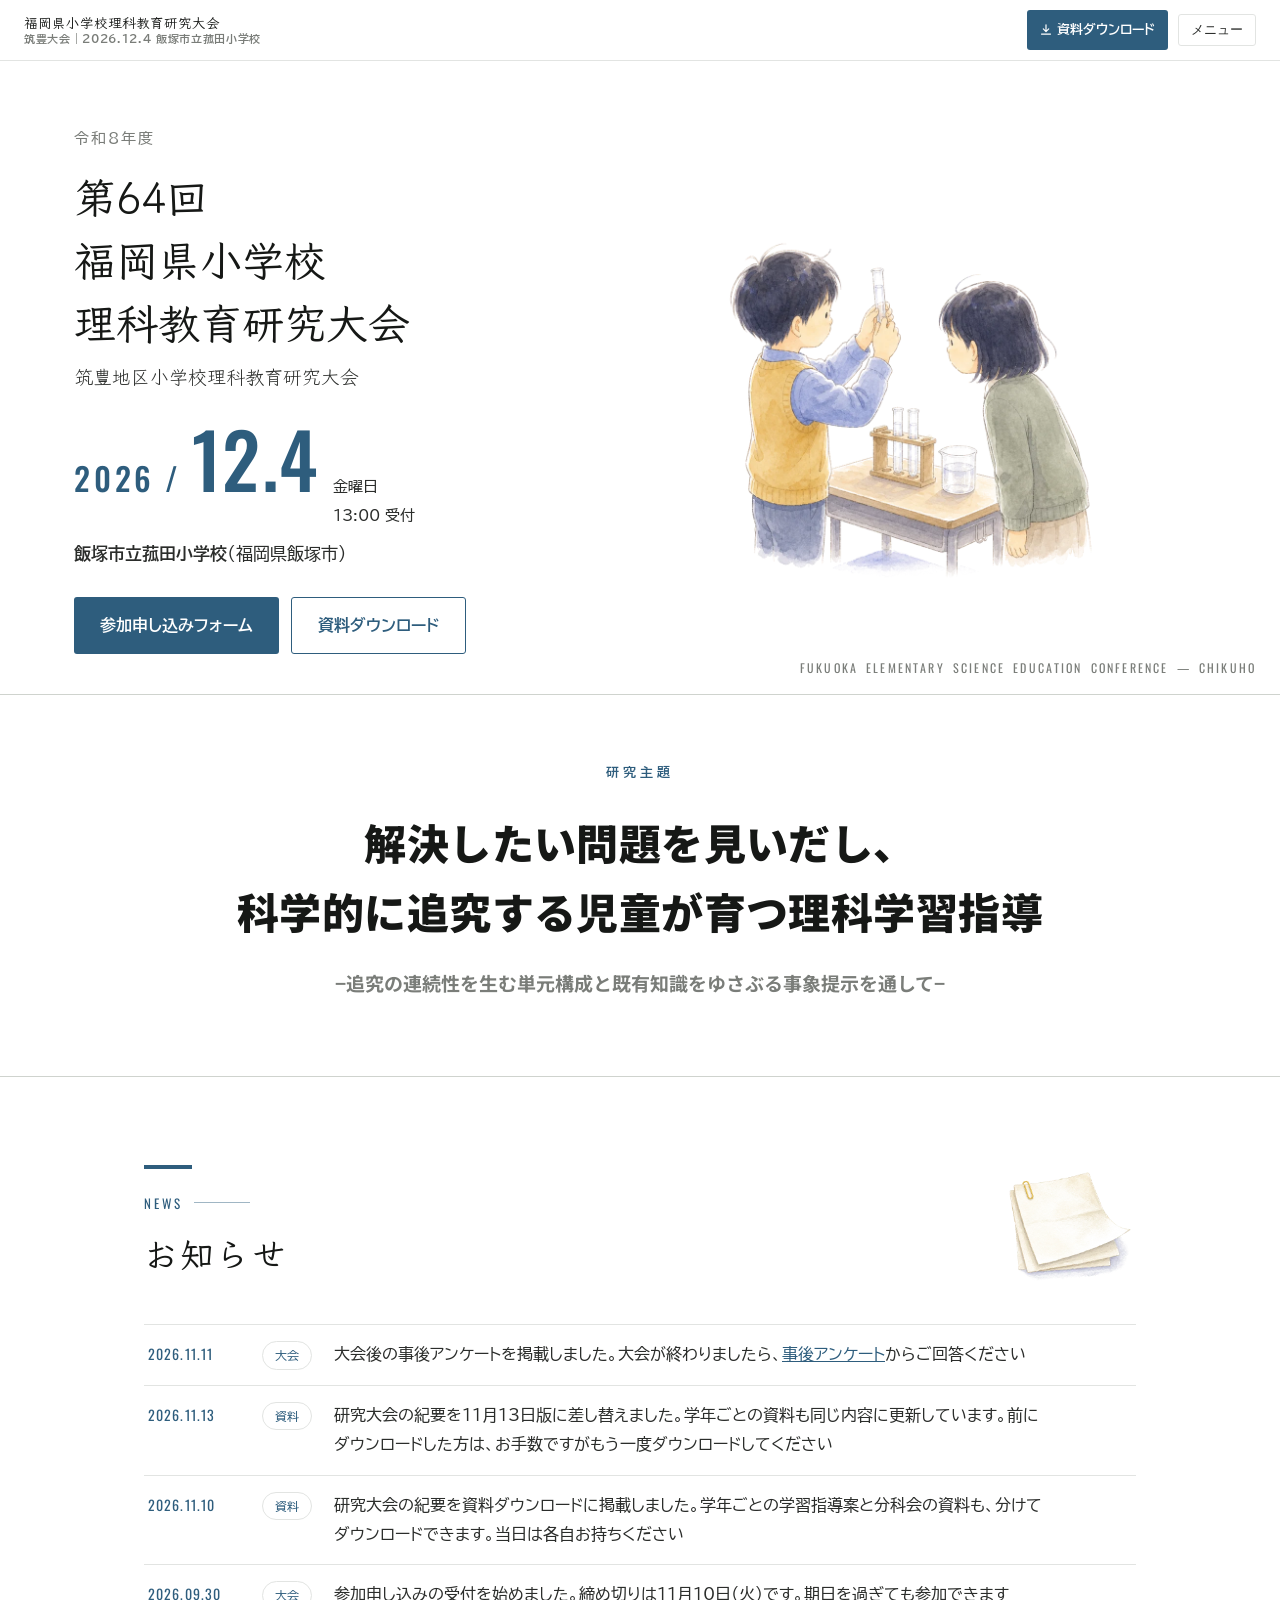
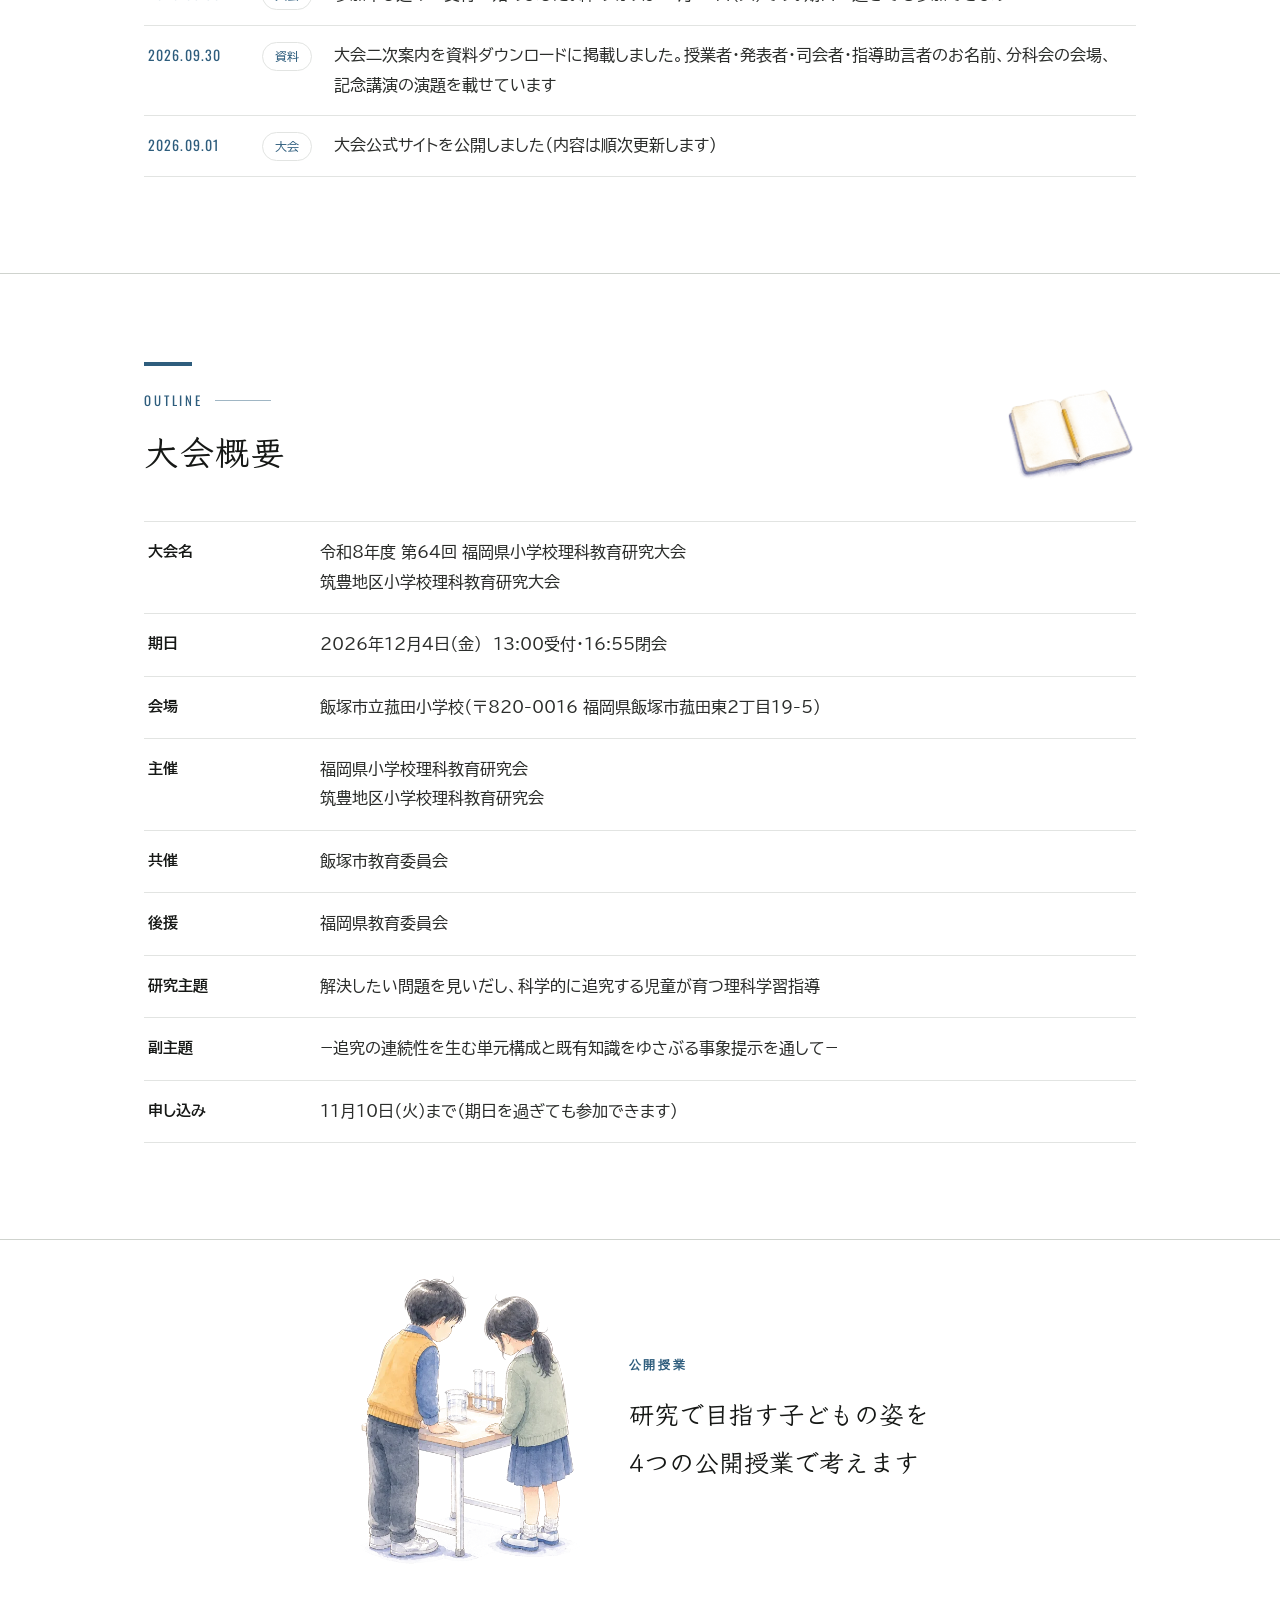
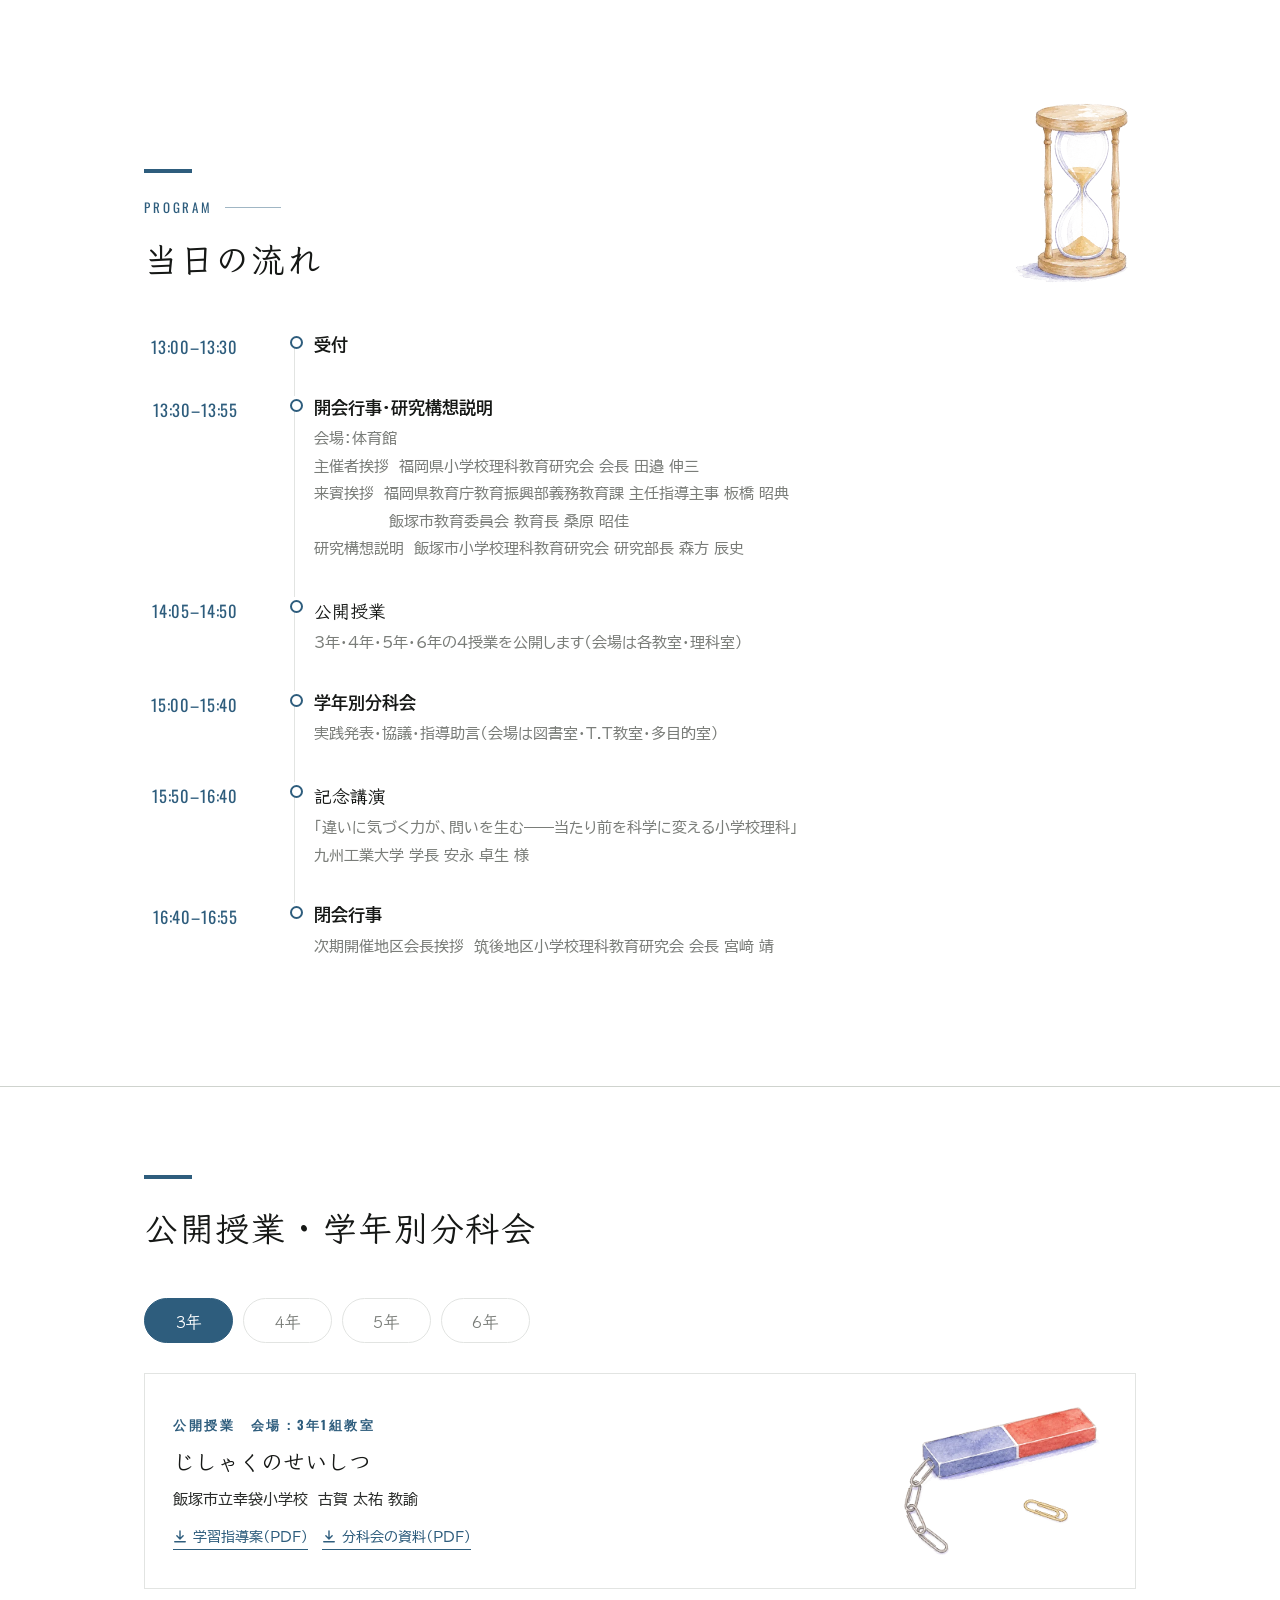
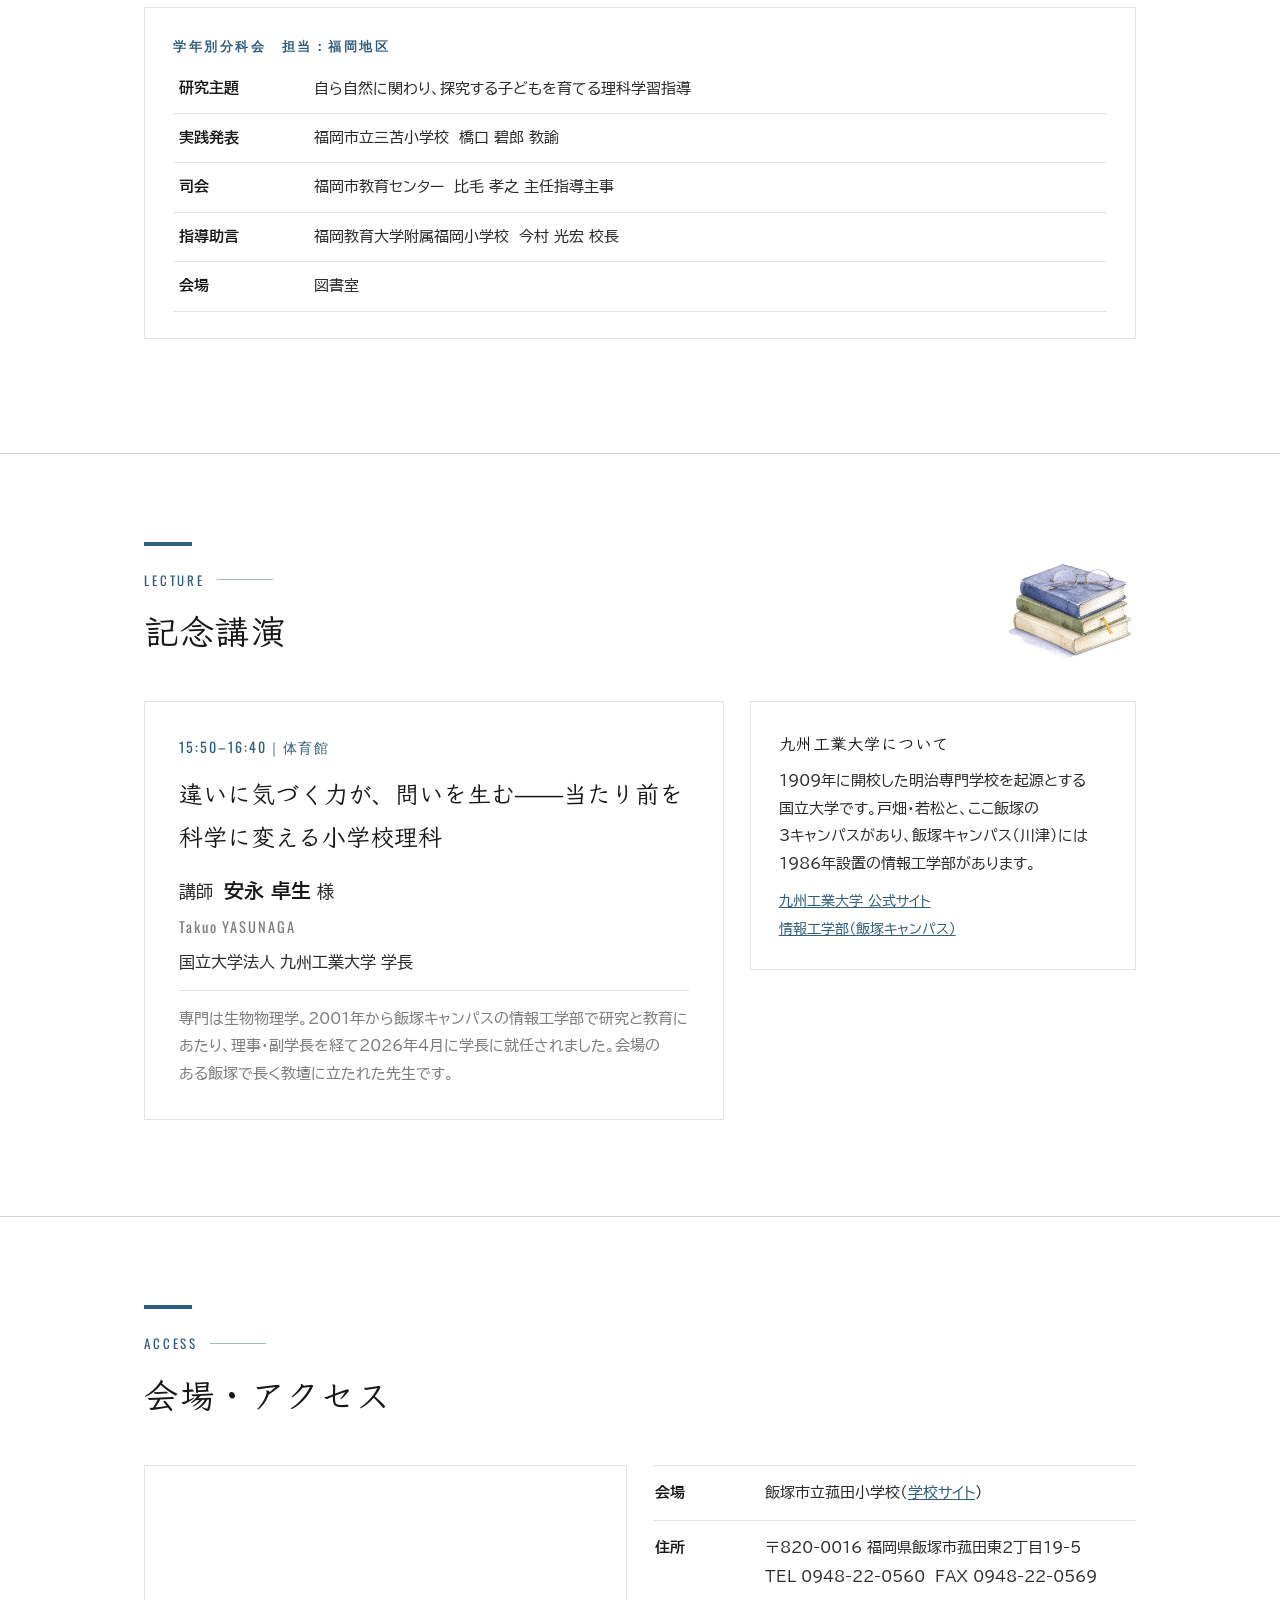
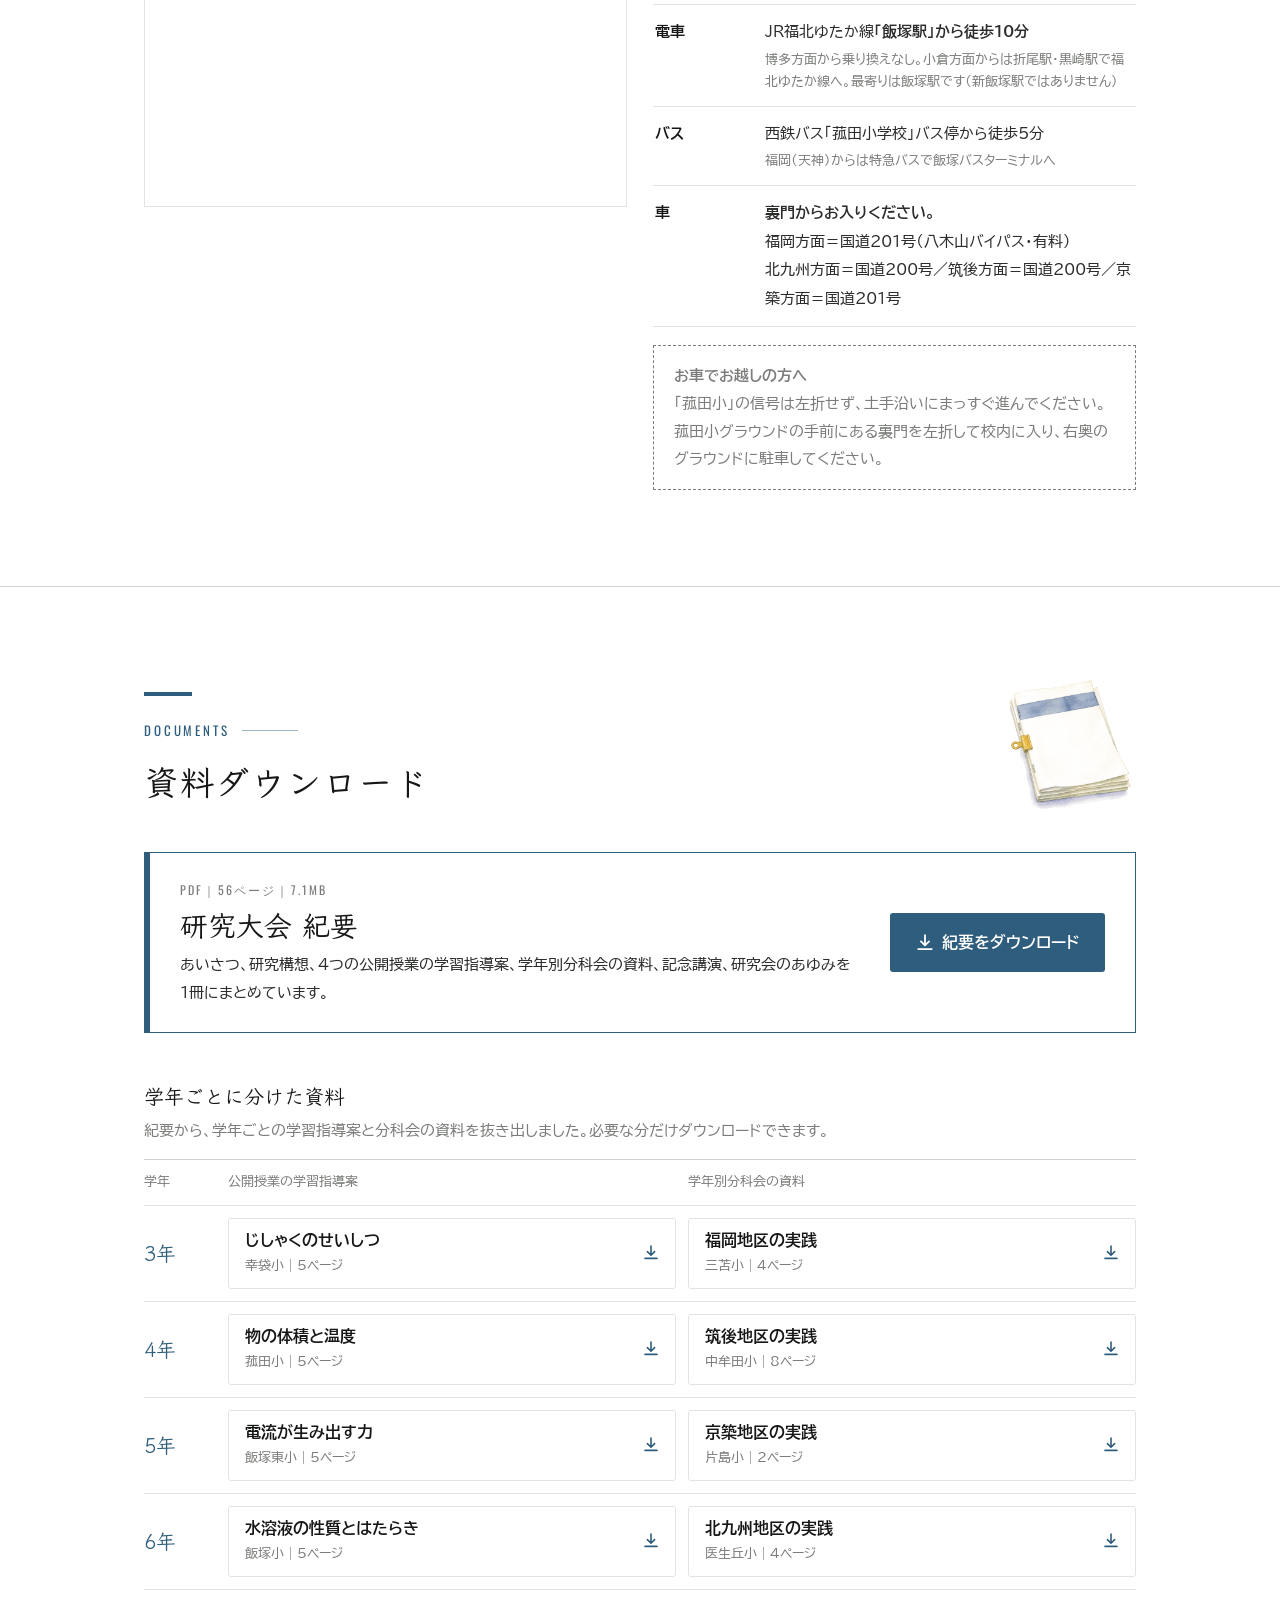
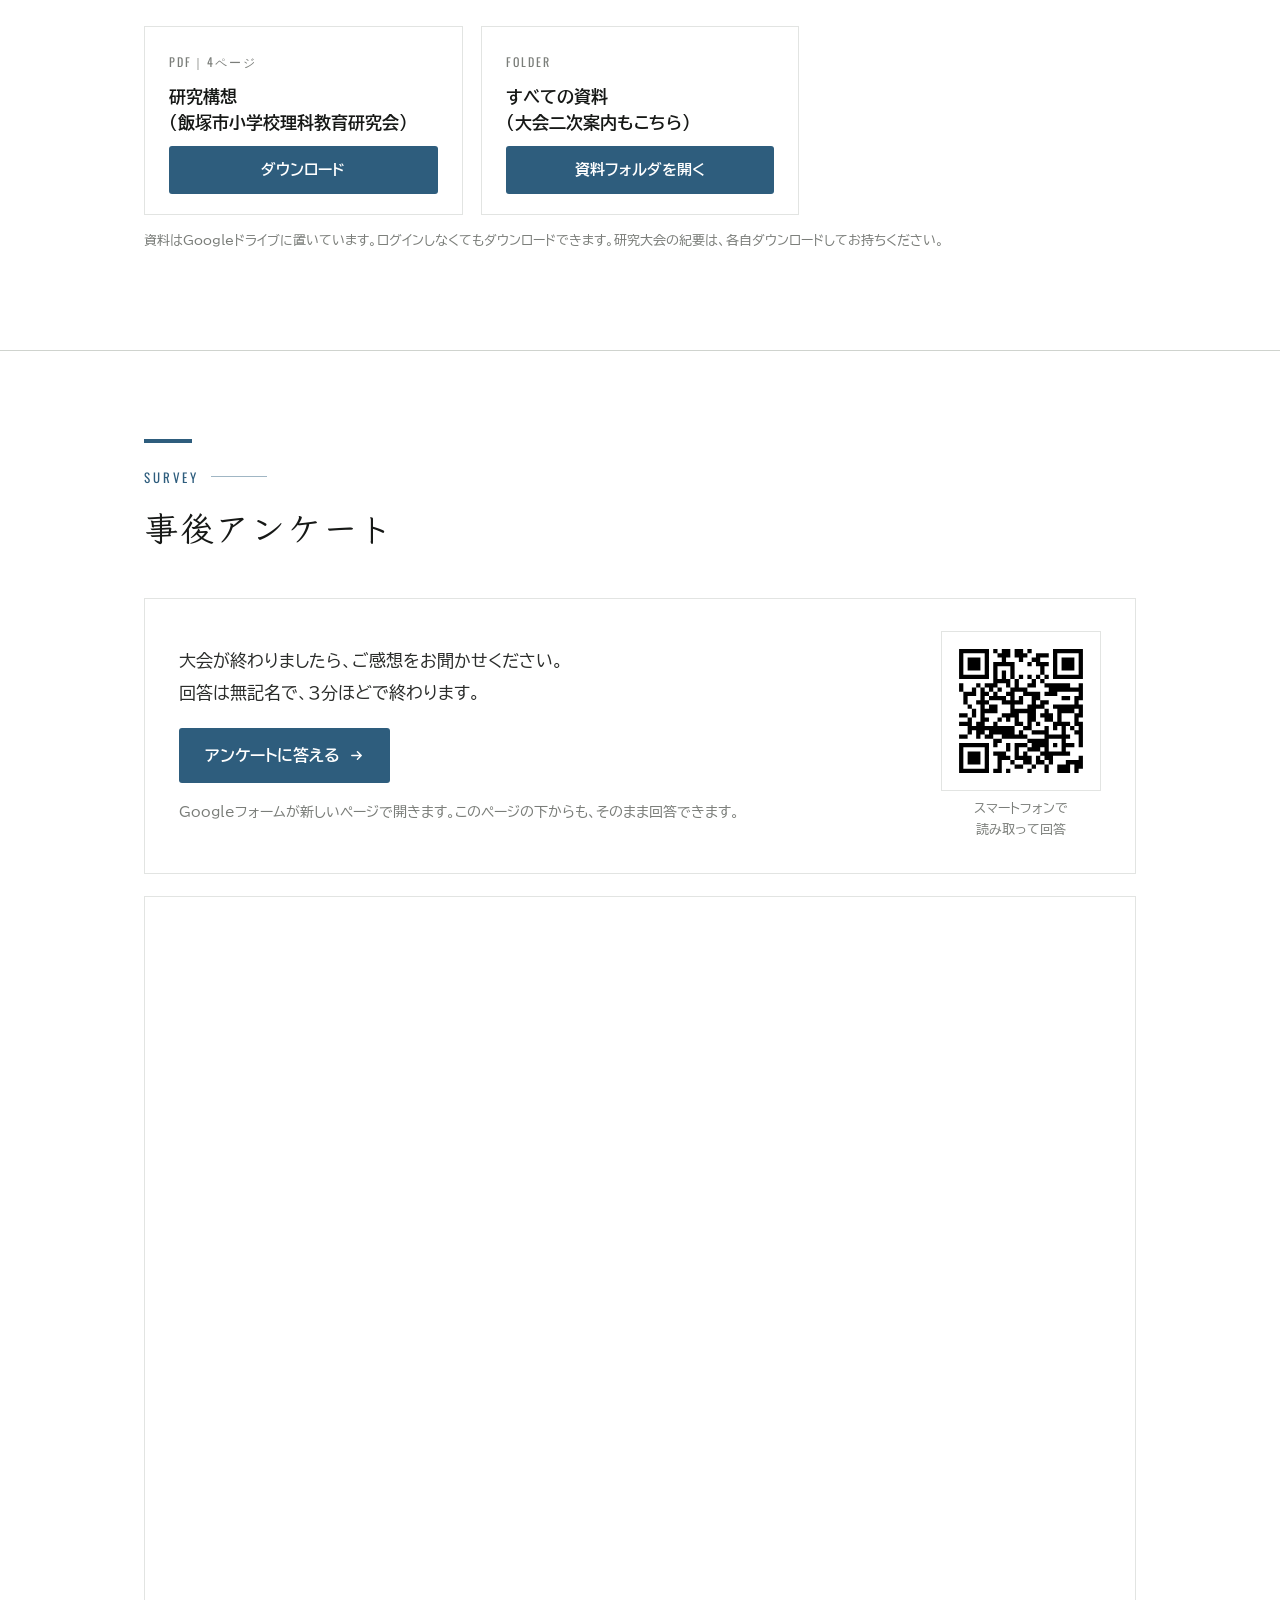
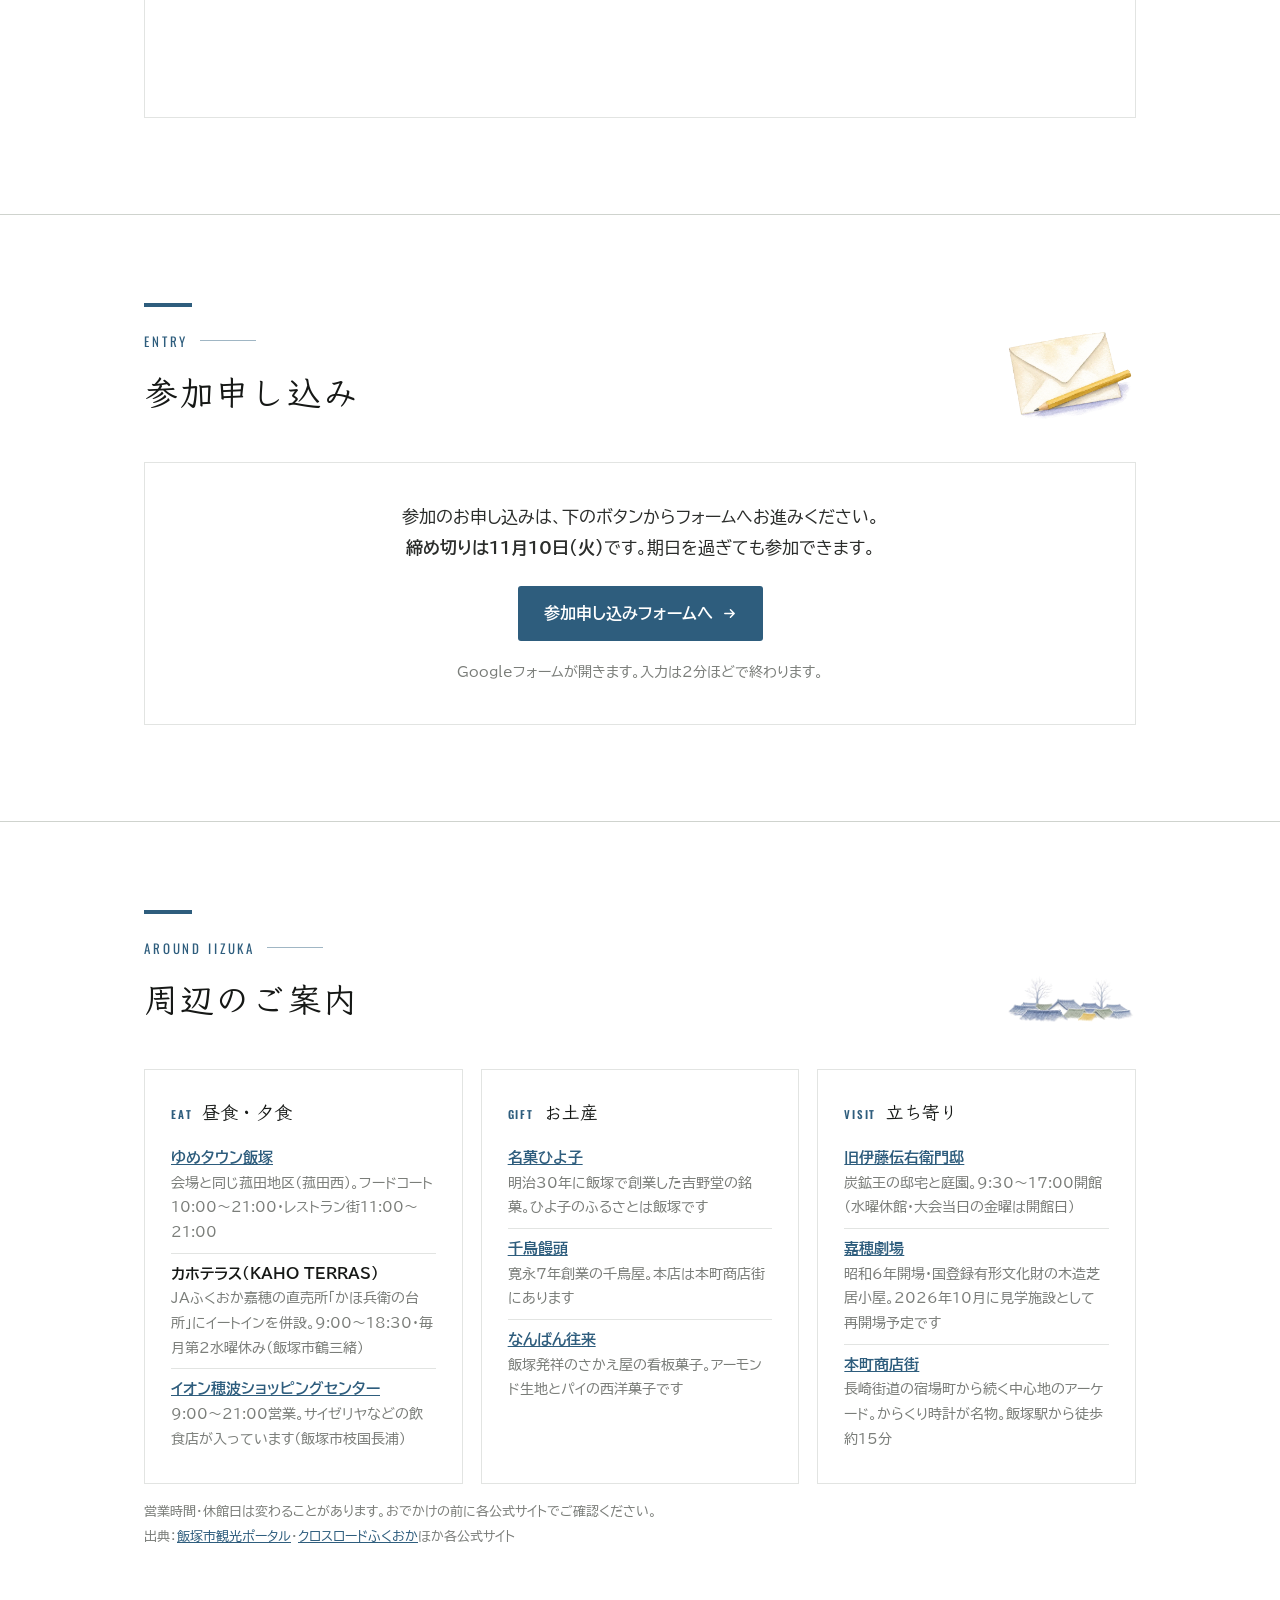
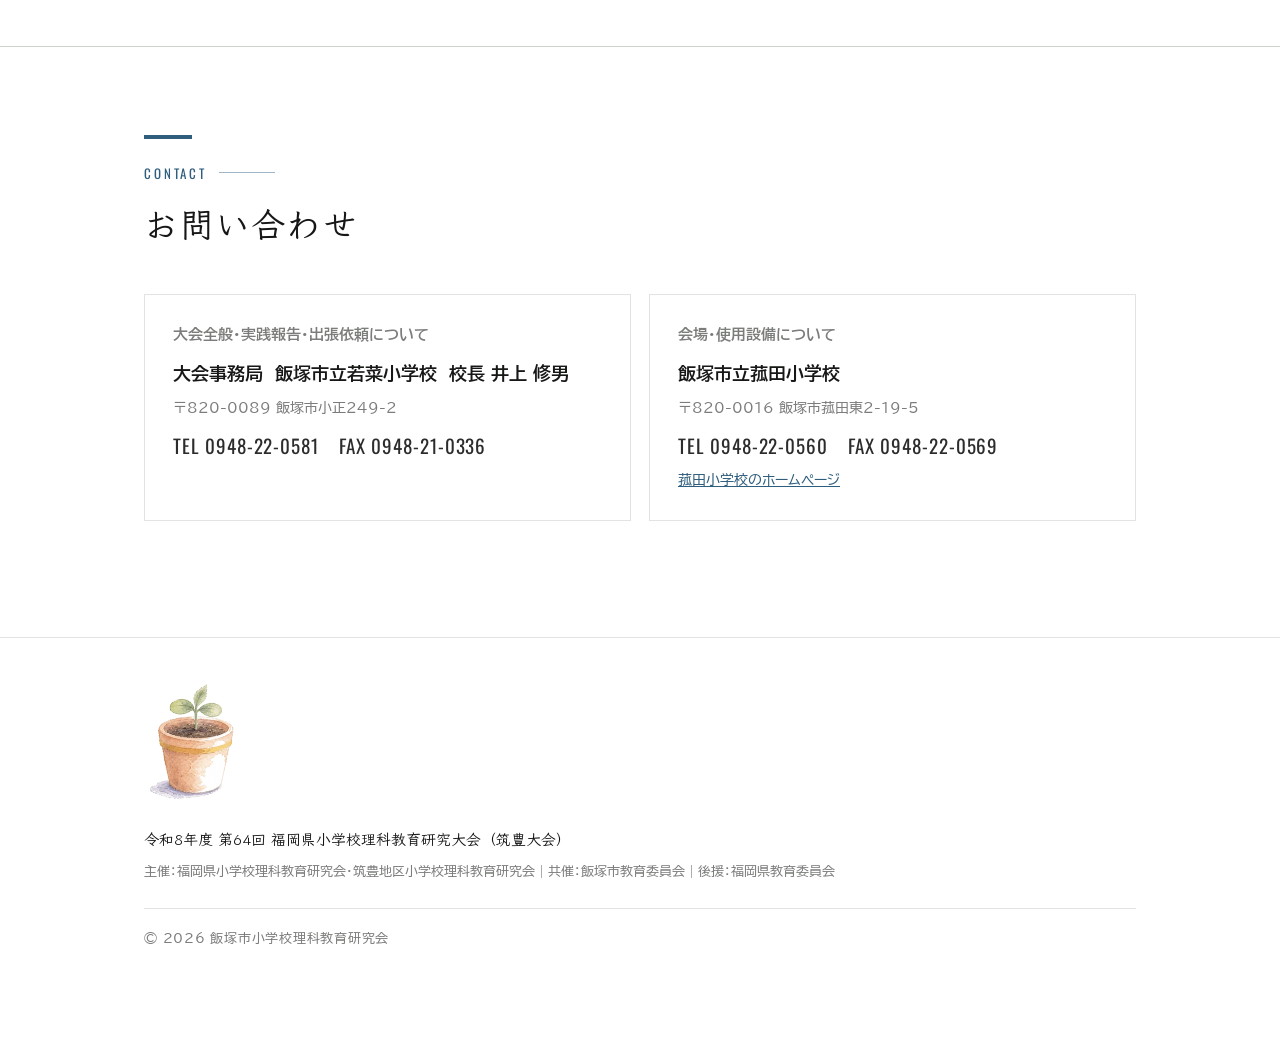
==== commit d5b46f3d: "紀要を11月13日版に差し替えたお知らせと大きさの表示（7.1MB） Co-Authored-By: Claude Opus 5.5 <noreply@anthropic.com>" ====
--- a/index.html
+++ b/index.html
@@ -86,6 +86,7 @@
       <!-- ▼お知らせの追記はこの下に1行コピペ（新しいものを上へ）。tagは「大会」「資料」の2種類
            <li><time>2026.10.01</time><i class="tag">資料</i><span>ここに本文</span></li> -->
       <li><time>2026.11.11</time><i class="tag">大会</i><span class="ja-phrase">大会後の事後アンケートを掲載しました。大会が終わりましたら、<a href="#survey">事後アンケート</a>からご回答ください</span></li>
+      <li><time>2026.11.13</time><i class="tag">資料</i><span class="ja-phrase">研究大会の紀要を11月13日版に差し替えました。学年ごとの資料も同じ内容に更新しています。前にダウンロードした方は、お手数ですがもう一度ダウンロードしてください</span></li>
       <li><time>2026.11.10</time><i class="tag">資料</i><span class="ja-phrase">研究大会の紀要を資料ダウンロードに掲載しました。学年ごとの学習指導案と分科会の資料も、分けてダウンロードできます。当日は各自お持ちください</span></li>
       <li><time>2026.09.30</time><i class="tag">大会</i><span class="ja-phrase">参加申し込みの受付を始めました。締め切りは11月10日（火）です。期日を過ぎても参加できます</span></li>
       <li><time>2026.09.30</time><i class="tag">資料</i><span class="ja-phrase">大会二次案内を資料ダウンロードに掲載しました。授業者・発表者・司会者・指導助言者のお名前、分科会の会場、記念講演の演題を載せています</span></li>
@@ -328,7 +329,7 @@
          （https://drive.google.com/uc?export=download&id=ファイルID）。差し替えるときはIDだけ変える -->
     <div class="kiyou-card">
       <div class="kc-text">
-        <p class="dc-kind">PDF｜56ページ｜7.4MB</p>
+        <p class="dc-kind">PDF｜56ページ｜7.1MB</p>
         <h3 class="ja-phrase">研究大会 紀要</h3>
         <p class="kc-desc ja-phrase">あいさつ、研究構想、4つの公開授業の学習指導案、学年別分科会の資料、記念講演、研究会のあゆみを1冊にまとめています。</p>
       </div>
